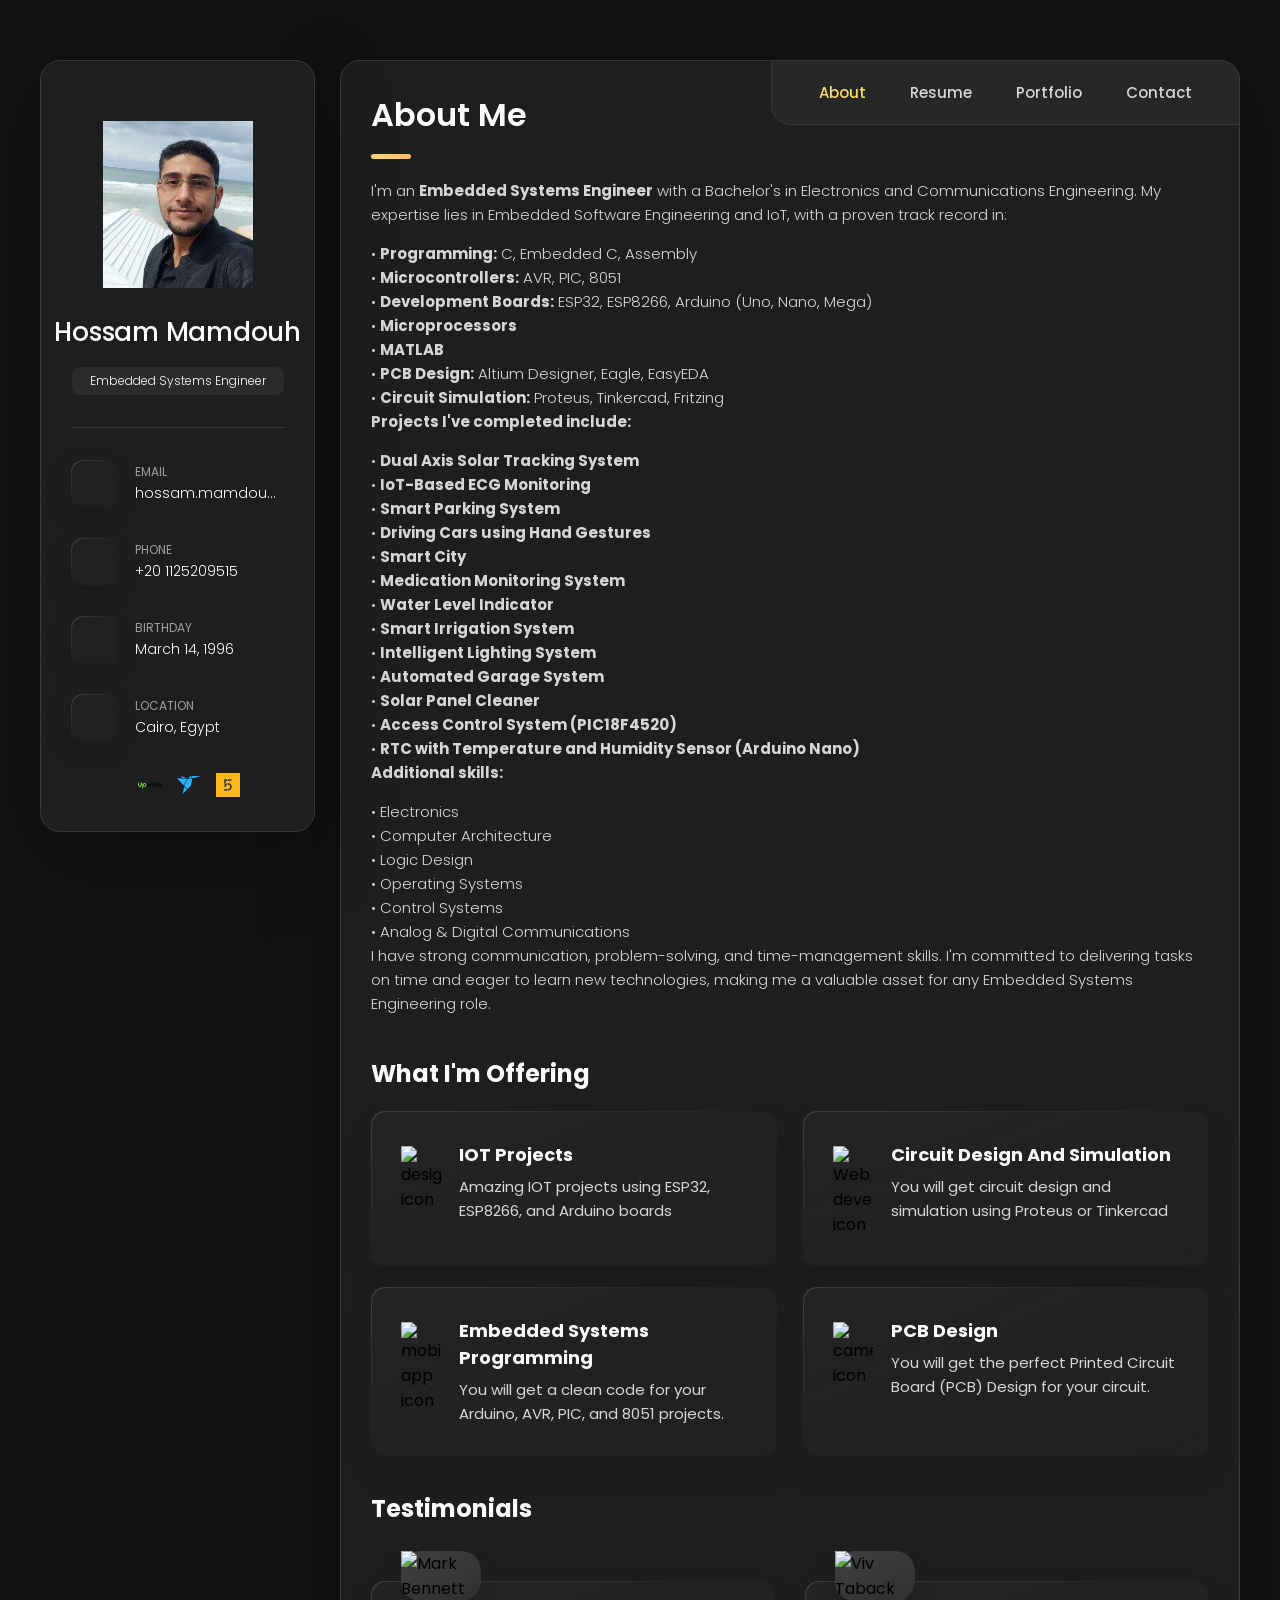
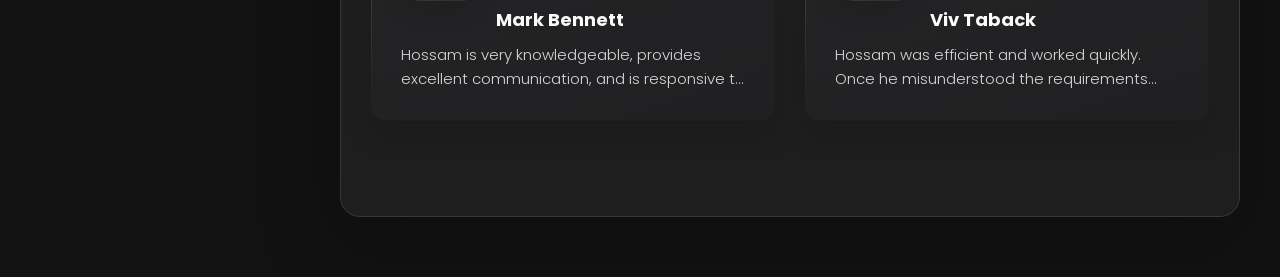
==== index.html @ 4ac88673 "Add new Embedded Systems Projects" ====
<!DOCTYPE html>
<html lang="en">

<head>
  <meta charset="UTF-8">
  <meta http-equiv="X-UA-Compatible" content="IE=edge">
  <meta name="viewport" content="width=device-width, initial-scale=1.0">
  <title>Hossam Mamdouh - Personal Portfolio</title>

  <!--
    - favicon
  -->
  <link rel="shortcut icon" href="./assets/images/logo.ico" type="image/x-icon">

  <!--
    - custom css link
  -->
  <link rel="stylesheet" href="./assets/css/style.css">

  <!--
    - google font link
  -->
  <link rel="preconnect" href="https://fonts.googleapis.com">
  <link rel="preconnect" href="https://fonts.gstatic.com" crossorigin>
  <link href="https://fonts.googleapis.com/css2?family=Poppins:wght@300;400;500;600&display=swap" rel="stylesheet">
</head>

<body>

  <!--
    - #MAIN
  -->

  <main>

    <!--
      - #SIDEBAR
    -->

    <aside class="sidebar" data-sidebar>

      <div class="sidebar-info">

        <figure class="avatar-box">
          <img src="./assets/images/my-photo.png" alt="Hossam Mamdouh" width="80">
        </figure>

        <div class="info-content">
          <h1 class="name" title="Hossam Mamdouh">Hossam Mamdouh</h1>

          <p class="title">Embedded Systems Engineer</p>
        </div>

        <button class="info_more-btn" data-sidebar-btn>
          <span>Show Contacts</span>

          <ion-icon name="chevron-down"></ion-icon>
        </button>

      </div>

      <div class="sidebar-info_more">

        <div class="separator"></div>

        <ul class="contacts-list">

          <li class="contact-item">

            <div class="icon-box">
              <ion-icon name="mail-outline"></ion-icon>
            </div>

            <div class="contact-info">
              <p class="contact-title">Email</p>

              <a href="mailto:hossam.mamdouh.amin96@gmail.com" class="contact-link">hossam.mamdouh.amin96@gmail.com</a>
            </div>

          </li>

          <li class="contact-item">

            <div class="icon-box">
              <ion-icon name="phone-portrait-outline"></ion-icon>
            </div>

            <div class="contact-info">
              <p class="contact-title">Phone</p>

              <a href="tel:+201125209515" class="contact-link">+20 1125209515</a>
            </div>

          </li>

          <li class="contact-item">

            <div class="icon-box">
              <ion-icon name="calendar-outline"></ion-icon>
            </div>

            <div class="contact-info">
              <p class="contact-title">Birthday</p>

              <time datetime="1996-03-14">March 14, 1996</time>
            </div>

          </li>

          <li class="contact-item">

            <div class="icon-box">
              <ion-icon name="location-outline"></ion-icon>
            </div>

            <div class="contact-info">
              <p class="contact-title">Location</p>

              <address>Cairo, Egypt</address>
            </div>

          </li>

        </ul>

        <div class="separator"></div>

        <ul class="social-list">

          <li class="social-item">
            <a href="https://www.linkedin.com/in/hossam-mamdouh/" class="social-link">
              <ion-icon name="logo-linkedin"></ion-icon>
            </a>
          </li>

          <li class="social-item">
            <a href="https://www.upwork.com/freelancers/~014bb97d4d3ca642b9" class="social-link">
              <!-- Upwork SVG icon -->
              <img src="./assets/images/upwork.svg" alt="Upwork" width="24" height="24">
            </a>
          </li>

          <li class="social-item">
            <a href="https://www.freelancer.com/u/HossamMamdouh96" class="social-link">
              <img src="./assets/images/freelancer.svg" alt="freelancer" width="24" height="24">
            </a>
          </li>

          <li class="social-item">
            <a href="https://khamsat.com/user/hossam_el_sayed" class="social-link">
              <img src="./assets/images/khamsat.svg" alt="khamsat" width="24" height="24">
            </a>
          </li>

        </ul>

      </div>

    </aside>





    <!--
      - #main-content
    -->

    <div class="main-content">

      <!--
        - #NAVBAR
      -->

      <nav class="navbar">

        <ul class="navbar-list">

          <li class="navbar-item">
            <button class="navbar-link  active" data-nav-link>About</button>
          </li>

          <li class="navbar-item">
            <button class="navbar-link" data-nav-link>Resume</button>
          </li>

          <li class="navbar-item">
            <button class="navbar-link" data-nav-link>Portfolio</button>
          </li>

          <li class="navbar-item">
            <button class="navbar-link" data-nav-link>Contact</button>
          </li>

        </ul>

      </nav>





      <!--
        - #ABOUT
      -->

      <article class="about  active" data-page="about">

        <header>
          <h2 class="h2 article-title">About me</h2>
        </header>

        <section class="about-text">
          <p>
            I'm an <strong>Embedded Systems Engineer</strong> with a Bachelor's in Electronics and Communications
            Engineering. My expertise lies in Embedded Software Engineering and IoT, with a proven track record in:
          </p>
          <ul>
            <li>• <strong>Programming:</strong> C, Embedded C, Assembly</li>
            <li>• <strong>Microcontrollers:</strong> AVR, PIC, 8051</li>
            <li>• <strong>Development Boards:</strong> ESP32, ESP8266, Arduino (Uno, Nano, Mega)</li>
            <li>• <strong>Microprocessors</strong></li>
            <li>• <strong>MATLAB</strong></li>
            <li>• <strong>PCB Design:</strong> Altium Designer, Eagle, EasyEDA</li>
            <li>• <strong>Circuit Simulation:</strong> Proteus, Tinkercad, Fritzing</li>
          </ul>
          <p>
            <strong>Projects I've completed include:</strong>
          </p>
          <ul>
            <li>• <strong>Dual Axis Solar Tracking System</strong></li>
            <li>• <strong>IoT-Based ECG Monitoring</strong> </li>
            <li>• <strong>Smart Parking System</strong></li>
            <li>• <strong>Driving Cars using Hand Gestures</strong></li>
            <li>• <strong>Smart City</strong></li>
            <li>• <strong>Medication Monitoring System</strong></li>
            <li>• <strong>Water Level Indicator</strong></li>
            <li>• <strong>Smart Irrigation System</strong></li>
            <li>• <strong>Intelligent Lighting System</strong></li>
            <li>• <strong>Automated Garage System</strong></li>
            <li>• <strong>Solar Panel Cleaner</strong></li>
            <li>• <strong>Access Control System (PIC18F4520)</strong></li>
            <li>• <strong>RTC with Temperature and Humidity Sensor (Arduino Nano)</strong></li>
          </ul>
          <p>
            <strong>Additional skills:</strong>
          </p>
          <ul>
            <li>• Electronics</li>
            <li>• Computer Architecture</li>
            <li>• Logic Design</li>
            <li>• Operating Systems</li>
            <li>• Control Systems</li>
            <li>• Analog & Digital Communications</li>
          </ul>
          <p>
            I have strong communication, problem-solving, and time-management skills. I'm committed to delivering tasks
            on time and eager to learn new technologies, making me a valuable asset for any Embedded Systems Engineering
            role.
          </p>
        </section>


        <!--
          - service
        -->

        <section class="service">

          <h3 class="h3 service-title">What i'm offering</h3>

          <ul class="service-list">

            <li class="service-item">

              <div class="service-icon-box">
                <img src="./assets/images/icon-design.svg
                " alt="design icon" width="40">
              </div>

              <div class="service-content-box">
                <h4 class="h4 service-item-title">IOT Projects</h4>

                <p class="service-item-text">
                  Amazing IOT projects using ESP32, ESP8266, and Arduino boards
                </p>
              </div>

            </li>

            <li class="service-item">

              <div class="service-icon-box">
                <img src="./assets/images/icon-dev.svg" alt="Web development icon" width="40">
              </div>

              <div class="service-content-box">
                <h4 class="h4 service-item-title">Circuit Design and Simulation</h4>

                <p class="service-item-text">
                  You will get circuit design and simulation using Proteus or Tinkercad
                </p>
              </div>

            </li>

            <li class="service-item">

              <div class="service-icon-box">
                <img src="./assets/images/icon-app.svg" alt="mobile app icon" width="40">
              </div>

              <div class="service-content-box">
                <h4 class="h4 service-item-title">Embedded Systems Programming</h4>

                <p class="service-item-text">
                  You will get a clean code for your Arduino, AVR, PIC, and 8051 projects.
                </p>
              </div>

            </li>

            <li class="service-item">

              <div class="service-icon-box">
                <img src="./assets/images/icon-photo.svg" alt="camera icon" width="40">
              </div>

              <div class="service-content-box">
                <h4 class="h4 service-item-title">PCB Design</h4>

                <p class="service-item-text">
                  You will get the perfect Printed Circuit Board (PCB) Design for your circuit.
                </p>
              </div>

            </li>

          </ul>

        </section>


        <!--
          - testimonials
        -->

        <section class="testimonials">

          <h3 class="h3 testimonials-title">Testimonials</h3>

          <ul class="testimonials-list has-scrollbar">

            <li class="testimonials-item">
              <div class="content-card" data-testimonials-item>

                <figure class="testimonials-avatar-box">
                  <img src="./assets/images/avatar-1.png" alt="Mark Bennett" width="60" data-testimonials-avatar>
                </figure>

                <h4 class="h4 testimonials-item-title" data-testimonials-title>Mark Bennett</h4>

                <div class="testimonials-text" data-testimonials-text>
                  <p>
                    Hossam is very knowledgeable, provides excellent communication, and is responsive to requests. I
                    highly recommend him.
                  </p>
                </div>

              </div>
            </li>

            <li class="testimonials-item">
              <div class="content-card" data-testimonials-item>

                <figure class="testimonials-avatar-box">
                  <img src="./assets/images/avatar-4.png" alt="Viv Taback" width="60" data-testimonials-avatar>
                </figure>

                <h4 class="h4 testimonials-item-title" data-testimonials-title>Viv Taback</h4>

                <div class="testimonials-text" data-testimonials-text>
                  <p>
                    Hossam was efficient and worked quickly. Once he misunderstood the requirements and once I clarified
                    with him, he promptly made the necessary changes. I especially liked the video with 3D model he sent
                    explaining the design in detail.
                  </p>
                </div>

              </div>
            </li>

            <li class="testimonials-item">
              <div class="content-card" data-testimonials-item>

                <figure class="testimonials-avatar-box">
                  <img src="./assets/images/avatar-1.png" alt="Ahmed A." width="60" data-testimonials-avatar>
                </figure>

                <h4 class="h4 testimonials-item-title" data-testimonials-title>Ahmed A.</h4>

                <div class="testimonials-text" data-testimonials-text>
                  <p>
                    Hossam was efficient, communicative, and worked quickly. He delivered a well-documented Arduino code
                    that works perfectly as expected. Great experience, I would love to work with him again. Highly
                    recommended.
                  </p>
                </div>

              </div>
            </li>

            <li class="testimonials-item">
              <div class="content-card" data-testimonials-item>

                <figure class="testimonials-avatar-box">
                  <img src="./assets/images/avatar-2.png" alt="Atheer S." width="60" data-testimonials-avatar>
                </figure>

                <h4 class="h4 testimonials-item-title" data-testimonials-title>Atheer S.</h4>

                <div class="testimonials-text" data-testimonials-text>
                  <p>
                    It was great work with him, he was really helpful.
                  </p>
                </div>

              </div>
            </li>

          </ul>

        </section>


        <!--
          - testimonials modal
        -->

        <div class="modal-container" data-modal-container>

          <div class="overlay" data-overlay></div>

          <section class="testimonials-modal">

            <button class="modal-close-btn" data-modal-close-btn>
              <ion-icon name="close-outline"></ion-icon>
            </button>

            <div class="modal-img-wrapper">
              <figure class="modal-avatar-box">
                <img src="./assets/images/avatar-1.png" alt="Mark Bennett" width="80" data-modal-img>
              </figure>

              <img src="./assets/images/icon-quote.svg" alt="quote icon">
            </div>

            <div class="modal-content">

              <h4 class="h3 modal-title" data-modal-title>Mark Bennett</h4>

              <time datetime="2023-06-21">21 June, 2023</time>

              <div data-modal-text>
                <p>
                  Hossam is very knowledgeable, provides excellent communication, and is responsive to requests. I
                  highly recommend him.
                </p>
              </div>

            </div>

          </section>

        </div>


        <!--
          - clients
        -->

      </article>

      <!--
        - #RESUME
      -->

      <article class="resume" data-page="resume">

        <header>
          <h2 class="h2 article-title">Resume</h2>
        </header>

        <section class="timeline">

          <div class="title-wrapper">
            <div class="icon-box">
              <ion-icon name="book-outline"></ion-icon>
            </div>

            <h3 class="h3">Education</h3>
          </div>

          <ol class="timeline-list">

            <li class="timeline-item">

              <h4 class="h4 timeline-item-title">Alexandria University, Egypt</h4>

              <span>2014 — 2019</span>

              <p class="timeline-text">
                Bachelor of Engineering (B.Eng.), Electronics and Communications Engineering.<br>
                <span class="text-secondary">Grade: Good</span>
              </p>

            </li>

          </ol>

        </section>

        <section class="timeline">

          <div class="title-wrapper">
            <div class="icon-box">
              <ion-icon name="book-outline"></ion-icon>
            </div>

            <h3 class="h3">Experience</h3>
          </div>

          <ol class="timeline-list">

            <li class="timeline-item">

              <h4 class="h4 timeline-item-title">Embedded Systems Engineer at Geneina</h4>

              <span>2024 — 2026</span>

              <p class="timeline-text">
                Leading the design, development, and optimization of cutting-edge embedded systems tailored for
                hydroponic automation.<br>
                Delivering reliable, scalable, and energy-efficient solutions for commercial, educational, and
                residential applications.<br>
                Responsibilities include hardware-software integration, real-time data acquisition, sensor
                calibration,
                and implementing control algorithms to ensure optimal system performance and sustainability.<br>
              </p>

            </li>

            <li class="timeline-item">

              <h4 class="h4 timeline-item-title">Freelancer Embedded Systems Engineer</h4>

              <span>2022 — Present</span>

              <p class="timeline-text">
                Freelancer Embedded Systems Engineer on Upwork, Freelancer.com, Khamsat.com, Mostaql, Kafil, and
                PeoplePerHour.<br>
                I have worked with numerous international companies and individuals from diverse countries
                worldwide.<br>

                I have developed many Embedded Solutions, such as:-
              </p>
              <p class="timeline-text">
                • <strong>Dual Axis Solar Tracking System</strong><br>
                • <strong>IoT-Based ECG Monitoring</strong><br>
                • <strong>Driving Cars Using Hand Gestures</strong><br>
                • <strong>Medication Monitoring System</strong><br>
                • <strong>Smart Alarm System" TFT</strong>
              </p>
            </li>

            <li class="timeline-item">

              <h4 class="h4 timeline-item-title">Electronics Maintenance Engineer at GIZA SPINNING AND WEAVING CO SAE
              </h4>

              <span>2022 — 2023</span>

              <p class="timeline-text">
                Led troubleshooting and maintenance efforts for various spinning and knitting machines, increasing the
                operational efficiency.<br>
                Implemented proactive maintenance schedules, reducing machine downtime.<br>
                Collaborated with a team of engineers to diagnose and resolve complex technical issues, ensuring
                minimal
                production delays.
              </p>

            </li>

          </ol>

        </section>

        <section class="skill">

          <h3 class="h3 skills-title">My skills</h3>

          <ul class="skills-list content-card">

            <li class="skills-item">

              <div class="title-wrapper">
                <h5 class="h5">Embedded Systems</h5>
                <data value="80">90%</data>
              </div>

              <div class="skill-progress-bg">
                <div class="skill-progress-fill" style="width: 90%;"></div>
              </div>

            </li>

            <li class="skills-item">

              <div class="title-wrapper">
                <h5 class="h5">Microcontrollers Programming</h5>
                <data value="90">90%</data>
              </div>

              <div class="skill-progress-bg">
                <div class="skill-progress-fill" style="width: 90%;"></div>
              </div>

            </li>

            <li class="skills-item">

              <div class="title-wrapper">
                <h5 class="h5">Printed Circuit Board (PCB) Design</h5>
                <data value="85">85%</data>
              </div>

              <div class="skill-progress-bg">
                <div class="skill-progress-fill" style="width: 85%;"></div>
              </div>

            </li>

            <li class="skills-item">

              <div class="title-wrapper">
                <h5 class="h5">Electronics</h5>
                <data value="90">90%</data>
              </div>

              <div class="skill-progress-bg">
                <div class="skill-progress-fill" style="width: 90%;"></div>
              </div>

            </li>

          </ul>

        </section>

      </article>





      <!--
        - #PORTFOLIO
      -->

      <article class="portfolio" data-page="portfolio">

        <header>
          <h2 class="h2 article-title">Portfolio</h2>
        </header>

        <section class="projects">


          <ul class="filter-list">

            <li class="filter-item">
              <button class="active" data-filter-btn>All</button>
            </li>

            <li class="filter-item">
              <button data-filter-btn>PCB Design Projects</button>
            </li>

            <li class="filter-item">
              <button data-filter-btn>Embedded Systems Projects</button>
            </li>
          </ul>

          <div class="filter-select-box">

            <button class="filter-select" data-select>

              <div class="select-value" data-selecct-value>Select category</div>

              <div class="select-icon">
                <ion-icon name="chevron-down"></ion-icon>
              </div>

            </button>

            <ul class="select-list">

              <li class="select-item">
                <button data-select-item>All</button>
              </li>

              <li class="select-item">
                <button data-select-item>PCB Design Projects</button>
              </li>

              <li class="select-item">
                <button data-select-item>Embedded Systems Projects</button>
              </li>

            </ul>

          </div>

          <ul class="project-list">

            <li class="project-item  active" data-filter-item data-category="PCB Design Projects">
              <a href="#">

                <figure class="project-img">
                  <div class="project-item-icon-box">
                    <ion-icon name="eye-outline"></ion-icon>
                  </div>

                  <img src="./assets/images/Project-1.png" alt="ESP32 USB stick with OLED and SD card" loading="lazy">
                </figure>

                <h3 class="project-title">ESP32 USB stick with OLED and SD card</h3>

                <p class="project-category">PCB Design Projects</p>

              </a>
            </li>

            <li class="project-item  active" data-filter-item data-category="PCB Design Projects">
              <a href="#">

                <figure class="project-img">
                  <div class="project-item-icon-box">
                    <ion-icon name="eye-outline"></ion-icon>
                  </div>

                  <img src="./assets/images/Project-2.png" alt="Advanced Audio Controller" loading="lazy">
                </figure>

                <h3 class="project-title">Advanced Audio Controller </h3>

                <p class="project-category">PCB Design Projects</p>

              </a>
            </li>

            <li class="project-item  active" data-filter-item data-category="PCB Design Projects">
              <a href="#">

                <figure class="project-img">
                  <div class="project-item-icon-box">
                    <ion-icon name="eye-outline"></ion-icon>
                  </div>

                  <img src="./assets/images/Project-3.jpg" alt="Audio Controller" loading="lazy">
                </figure>

                <h3 class="project-title">Audio Controller</h3>

                <p class="project-category">PCB Design Projects</p>

              </a>
            </li>

            <li class="project-item  active" data-filter-item data-category="PCB Design Projects">
              <a href="#">

                <figure class="project-img">
                  <div class="project-item-icon-box">
                    <ion-icon name="eye-outline"></ion-icon>
                  </div>

                  <img src="./assets/images/Project-4.png" alt="Energy Harvesting system" loading="lazy">
                </figure>

                <h3 class="project-title">Energy Harvesting system</h3>

                <p class="project-category">PCB Design Projects</p>

              </a>
            </li>
            
            <li class="project-item  active" data-filter-item data-category="PCB Design Projects">
              <a href="#">

                <figure class="project-img">
                  <div class="project-item-icon-box">
                    <ion-icon name="eye-outline"></ion-icon>
                  </div>

                  <img src="./assets/images/5V_to_12V_Voltage_Booster.png" alt="5V to 12V Voltage Booster" loading="lazy">
                </figure>

                <h3 class="project-title">5V to 12V Voltage Booster</h3>

                <p class="project-category">PCB Design Projects</p>

              </a>
            </li>

            <li class="project-item  active" data-filter-item data-category="PCB Design Projects">
              <a href="#">

                <figure class="project-img">
                  <div class="project-item-icon-box">
                    <ion-icon name="eye-outline"></ion-icon>
                  </div>

                  <img src="./assets/images/24VDC_to_5VDC_USB-C.png" alt="24VDC to 5VDC USB-C" loading="lazy">
                </figure>

                <h3 class="project-title">24VDC to 5VDC USB-C</h3>

                <p class="project-category">PCB Design Projects</p>

              </a>
            </li>

            <li class="project-item  active" data-filter-item data-category="PCB Design Projects">
              <a href="#">

                <figure class="project-img">
                  <div class="project-item-icon-box">
                    <ion-icon name="eye-outline"></ion-icon>
                  </div>

                  <img src="./assets/images/LiPo_Battery_Charger.png" alt="LiPo Battery Charger" loading="lazy">
                </figure>

                <h3 class="project-title">LiPo Battery Charger</h3>

                <p class="project-category">PCB Design Projects</p>

              </a>
            </li>

            <li class="project-item  active" data-filter-item data-category="PCB Design Projects">
              <a href="#">

                <figure class="project-img">
                  <div class="project-item-icon-box">
                    <ion-icon name="eye-outline"></ion-icon>
                  </div>

                  <img src="./assets/images/Stepper_Motor_Conveyor_Arm.png" alt="Stepper Motor Conveyor Arm" loading="lazy">
                </figure>

                <h3 class="project-title">Stepper Motor Conveyor Arm</h3>

                <p class="project-category">PCB Design Projects</p>

              </a>
            </li>
            
            <li class="project-item  active" data-filter-item data-category="PCB Design Projects">
              <a href="#">

                <figure class="project-img">
                  <div class="project-item-icon-box">
                    <ion-icon name="eye-outline"></ion-icon>
                  </div>

                  <img src="./assets/images/Terminal_Tedium.png" alt="Terminal Tedium" loading="lazy">
                </figure>

                <h3 class="project-title">Terminal Tedium</h3>

                <p class="project-category">PCB Design Projects</p>

              </a>
            </li>

            <li class="project-item  active" data-filter-item data-category="PCB Design Projects">
              <a href="#">

                <figure class="project-img">
                  <div class="project-item-icon-box">
                    <ion-icon name="eye-outline"></ion-icon>
                  </div>

                  <img src="./assets/images/DS3231_RTC_Module.png" alt="DS3231 RTC Module" loading="lazy">
                </figure>

                <h3 class="project-title">DS3231 RTC Module</h3>

                <p class="project-category">PCB Design Projects</p>

              </a>
            </li>

            <li class="project-item  active" data-filter-item data-category="PCB Design Projects">
              <a href="#">

                <figure class="project-img">
                  <div class="project-item-icon-box">
                    <ion-icon name="eye-outline"></ion-icon>
                  </div>

                  <img src="./assets/images/Arduino_Uno_with_ESP-12E.png" alt="Arduino Uno with ESP-12E" loading="lazy">
                </figure>

                <h3 class="project-title">Arduino Uno with ESP-12E</h3>

                <p class="project-category">PCB Design Projects</p>

              </a>
            </li>

            <li class="project-item  active" data-filter-item data-category="PCB Design Projects">
              <a href="#">

                <figure class="project-img">
                  <div class="project-item-icon-box">
                    <ion-icon name="eye-outline"></ion-icon>
                  </div>

                  <img src="./assets/images/MicroSD_Audio_Board.png" alt="MicroSD Audio Board" loading="lazy">
                </figure>

                <h3 class="project-title">MicroSD Audio Board</h3>

                <p class="project-category">PCB Design Projects</p>

              </a>
            </li>

            <li class="project-item  active" data-filter-item data-category="PCB Design Projects">
              <a href="#">

                <figure class="project-img">
                  <div class="project-item-icon-box">
                    <ion-icon name="eye-outline"></ion-icon>
                  </div>

                  <img src="./assets/images/ESP32_Temperature_Controller.png" alt="ESP32 Temperature Controller" loading="lazy">
                </figure>

                <h3 class="project-title">ESP32 Temperature Controller</h3>

                <p class="project-category">PCB Design Projects</p>

              </a>
            </li>
            
            <li class="project-item  active" data-filter-item data-category="Embedded Systems Projects">
              <a href="#">

                <figure class="project-img">
                  <div class="project-item-icon-box">
                    <ion-icon name="eye-outline"></ion-icon>
                  </div>

                  <img src="./assets/images/Project-5.png" alt="Medication Monitoring System" loading="lazy">
                </figure>

                <h3 class="project-title">Medication Monitoring System</h3>

                <p class="project-category">Embedded Systems Projects</p>

              </a>
            </li>

            <li class="project-item  active" data-filter-item data-category="Embedded Systems Projects">
              <a href="#">

                <figure class="project-img">
                  <div class="project-item-icon-box">
                    <ion-icon name="eye-outline"></ion-icon>
                  </div>

                  <img src="./assets/images/Project-6.png" alt="Dual Axis Solar Tracking System" loading="lazy">
                </figure>

                <h3 class="project-title">Dual Axis Solar Tracking System</h3>

                <p class="project-category">Embedded Systems Projects</p>

              </a>
            </li>

            <li class="project-item  active" data-filter-item data-category="Embedded Systems Projects">
              <a href="#">

                <figure class="project-img">
                  <div class="project-item-icon-box">
                    <ion-icon name="eye-outline"></ion-icon>
                  </div>

                  <img src="./assets/images/Project-7.png" alt="Driving Cars using Hand Gestures" loading="lazy">
                </figure>

                <h3 class="project-title">Driving Cars using Hand Gestures</h3>

                <p class="project-category">Embedded Systems Projects</p>

              </a>
            </li>

            <li class="project-item  active" data-filter-item data-category="Embedded Systems Projects">
              <a href="#">

                <figure class="project-img">
                  <div class="project-item-icon-box">
                    <ion-icon name="eye-outline"></ion-icon>
                  </div>

                  <img src="./assets/images/Project-8.png" alt="IoT-Based ECG Monitoring" loading="lazy">
                </figure>

                <h3 class="project-title">IoT-Based ECG Monitoring</h3>

                <p class="project-category">Embedded Systems Projects</p>

              </a>
            </li>

            <li class="project-item  active" data-filter-item data-category="Embedded Systems Projects">
              <a href="#">

                <figure class="project-img">
                  <div class="project-item-icon-box">
                    <ion-icon name="eye-outline"></ion-icon>
                  </div>

                  <img src="./assets/images/Project-9.png" alt="Solar Panel Cleaner" loading="lazy">
                </figure>

                <h3 class="project-title">Solar Panel Cleaner</h3>

                <p class="project-category">Embedded Systems Projects</p>

              </a>
            </li>

            <li class="project-item  active" data-filter-item data-category="Embedded Systems Projects">
              <a href="#">

                <figure class="project-img">
                  <div class="project-item-icon-box">
                    <ion-icon name="eye-outline"></ion-icon>
                  </div>

                  <img src="./assets/images/Automated_Garage_System.png" alt="Automated Garage System" loading="lazy">
                </figure>

                <h3 class="project-title">Automated Garage System</h3>

                <p class="project-category">Embedded Systems Projects</p>

              </a>
            </li>

            <li class="project-item  active" data-filter-item data-category="Embedded Systems Projects">
              <a href="#">

                <figure class="project-img">
                  <div class="project-item-icon-box">
                    <ion-icon name="eye-outline"></ion-icon>
                  </div>

                  <img src="./assets/images/Intelligent_Lighting_System.png" alt="Intelligent Lighting System" loading="lazy">
                </figure>

                <h3 class="project-title">Intelligent Lighting System</h3>

                <p class="project-category">Embedded Systems Projects</p>

              </a>
            </li>

            <li class="project-item  active" data-filter-item data-category="Embedded Systems Projects">
              <a href="#">

                <figure class="project-img">
                  <div class="project-item-icon-box">
                    <ion-icon name="eye-outline"></ion-icon>
                  </div>

                  <img src="./assets/images/Smart_Irrigation_System.png" alt="Smart Irrigation System" loading="lazy">
                </figure>

                <h3 class="project-title">Smart Irrigation System</h3>

                <p class="project-category">Embedded Systems Projects</p>

              </a>
            </li>

            <li class="project-item  active" data-filter-item data-category="Embedded Systems Projects">
              <a href="#">

                <figure class="project-img">
                  <div class="project-item-icon-box">
                    <ion-icon name="eye-outline"></ion-icon>
                  </div>

                  <img src="./assets/images/IoT-Based_Bidirectional_Visitors_Counter_System.png" alt="IoT-Based Bidirectional Visitors Counter System" loading="lazy">
                </figure>

                <h3 class="project-title">IoT-Based Bidirectional Visitors Counter System</h3>

                <p class="project-category">Embedded Systems Projects</p>

              </a>
            </li>

            <li class="project-item  active" data-filter-item data-category="Embedded Systems Projects">
              <a href="#">

                <figure class="project-img">
                  <div class="project-item-icon-box">
                    <ion-icon name="eye-outline"></ion-icon>
                  </div>

                  <img src="./assets/images/Project-10.png" alt="Smart Alarm System" loading="lazy">
                </figure>

                <h3 class="project-title">Smart Alarm System</h3>

                <p class="project-category">Embedded Systems Projects</p>

              </a>
            </li>

          </ul>

        </section>

      </article>

      <!--
        - #CONTACT
      -->

      <article class="contact" data-page="contact">

        <header>
          <h2 class="h2 article-title">Contact</h2>
        </header>

        <section class="mapbox" data-mapbox>
          <figure>
            <iframe
              src="https://www.google.com/maps/embed?pb=!1m18!1m12!1m3!1d221062.59576309056!2d31.11745095!3d30.0444196!2m3!1f0!2f0!3f0!3m2!1i1024!2i768!4f13.1!3m3!1m2!1s0x14583fa60b21beeb%3A0x79dfb296e8423bba!2sCairo%2C%20Cairo%20Governorate%2C%20Egypt!5e0!3m2!1sen!2seg!4v1698666600000!5m2!1sen!2seg"
              width="400" height="300" loading="lazy" allowfullscreen=""
              referrerpolicy="no-referrer-when-downgrade"></iframe>
          </figure>
        </section>

        <section class="contact-form">

          <h3 class="h3 form-title">Contact Form</h3>

          <form action="#" class="form" data-form>

            <div class="input-wrapper">
              <input type="text" name="fullname" class="form-input" placeholder="Full Name" required data-form-input>

              <input type="email" name="email" class="form-input" placeholder="Email Address" required data-form-input>
            </div>

            <textarea name="message" class="form-input" placeholder="Your Message" required data-form-input></textarea>

            <button class="form-btn" type="submit" disabled data-form-btn>
              <ion-icon name="paper-plane"></ion-icon>
              <span>Send Message</span>
            </button>

          </form>

        </section>

      </article>

    </div>

  </main>






  <!--
    - custom js link
  -->
  <script src="./assets/js/script.js"></script>

  <!--
    - ionicon link
  -->
  <script type="module" src="https://unpkg.com/ionicons@7.2.2/dist/ionicons/ionicons.esm.js"></script>
  <script nomodule src="https://unpkg.com/ionicons@7.2.2/dist/ionicons/ionicons.js"></script>

</body>

</html>
---- assets/css/style.css ----
/*-----------------------------------*\
  #style.css
\*-----------------------------------*/


/**
 * copyright 2022 @codewithsadee
 */





/*-----------------------------------*\
  #CUSTOM PROPERTY
\*-----------------------------------*/

:root {

  /**
   * colors
   */

  /* gradient */

  --bg-gradient-onyx: linear-gradient(
    to bottom right, 
    hsl(240, 1%, 25%) 3%, 
    hsl(0, 0%, 19%) 97%
  );
  --bg-gradient-jet: linear-gradient(
    to bottom right, 
    hsla(240, 1%, 18%, 0.251) 0%, 
    hsla(240, 2%, 11%, 0) 100%
  ), hsl(240, 2%, 13%);
  --bg-gradient-yellow-1: linear-gradient(
    to bottom right, 
    hsl(45, 100%, 71%) 0%, 
    hsla(36, 100%, 69%, 0) 50%
  );
  --bg-gradient-yellow-2: linear-gradient(
    135deg, 
    hsla(45, 100%, 71%, 0.251) 0%, 
    hsla(35, 100%, 68%, 0) 59.86%
  ), hsl(240, 2%, 13%);
  --border-gradient-onyx: linear-gradient(
    to bottom right, 
    hsl(0, 0%, 25%) 0%, 
    hsla(0, 0%, 25%, 0) 50%
  );
  --text-gradient-yellow: linear-gradient(
    to right, 
    hsl(45, 100%, 72%), 
    hsl(35, 100%, 68%)
  );

  /* solid */

  --jet: hsl(0, 0%, 22%);
  --onyx: hsl(240, 1%, 17%);
  --eerie-black-1: hsl(240, 2%, 13%);
  --eerie-black-2: hsl(240, 2%, 12%);
  --smoky-black: hsl(0, 0%, 7%);
  --white-1: hsl(0, 0%, 100%);
  --white-2: hsl(0, 0%, 98%);
  --orange-yellow-crayola: hsl(45, 100%, 72%);
  --vegas-gold: hsl(45, 54%, 58%);
  --light-gray: hsl(0, 0%, 84%);
  --light-gray-70: hsla(0, 0%, 84%, 0.7);
  --bittersweet-shimmer: hsl(0, 43%, 51%);

  /**
   * typography
   */

  /* font-family */
  --ff-poppins: 'Poppins', sans-serif;

  /* font-size */
  --fs-1: 24px;
  --fs-2: 18px;
  --fs-3: 17px;
  --fs-4: 16px;
  --fs-5: 15px;
  --fs-6: 14px;
  --fs-7: 13px;
  --fs-8: 11px;

  /* font-weight */
  --fw-300: 300;
  --fw-400: 400;
  --fw-500: 500;
  --fw-600: 600;

  /**
   * shadow
   */
  
  --shadow-1: -4px 8px 24px hsla(0, 0%, 0%, 0.25);
  --shadow-2: 0 16px 30px hsla(0, 0%, 0%, 0.25);
  --shadow-3: 0 16px 40px hsla(0, 0%, 0%, 0.25);
  --shadow-4: 0 25px 50px hsla(0, 0%, 0%, 0.15);
  --shadow-5: 0 24px 80px hsla(0, 0%, 0%, 0.25);

  /**
   * transition
   */

  --transition-1: 0.25s ease;
  --transition-2: 0.5s ease-in-out;

}





/*-----------------------------------*\
  #RESET
\*-----------------------------------*/

*, *::before, *::after {
  margin: 0;
  padding: 0;
  box-sizing: border-box;
}

a { text-decoration: none; }

li { list-style: none; }

img, ion-icon, a, button, time, span { display: block; }

button {
  font: inherit;
  background: none;
  border: none;
  text-align: left;
  cursor: pointer;
}

input, textarea {
  display: block;
  width: 100%;
  background: none;
  font: inherit;
}

::selection {
  background: var(--orange-yellow-crayola);
  color: var(--smoky-black);
}

:focus { outline-color: var(--orange-yellow-crayola); }

html { font-family: var(--ff-poppins); }

body { background: var(--smoky-black); }





/*-----------------------------------*\
  #REUSED STYLE
\*-----------------------------------*/

.sidebar,
article {
  background: var(--eerie-black-2);
  border: 1px solid var(--jet);
  border-radius: 20px;
  padding: 15px;
  box-shadow: var(--shadow-1);
  z-index: 1;
}

.separator {
  width: 100%;
  height: 1px;
  background: var(--jet);
  margin: 16px 0;
}

.icon-box {
  position: relative;
  background: var(--border-gradient-onyx);
  width: 30px;
  height: 30px;
  border-radius: 8px;
  display: flex;
  justify-content: center;
  align-items: center;
  font-size: 16px;
  color: var(--orange-yellow-crayola);
  box-shadow: var(--shadow-1);
  z-index: 1;
}

.icon-box::before {
  content: "";
  position: absolute;
  inset: 1px;
  background: var(--eerie-black-1);
  border-radius: inherit;
  z-index: -1;
}

.icon-box ion-icon { --ionicon-stroke-width: 35px; }

article { display: none; }

article.active {
  display: block;
  animation: fade 0.5s ease backwards;
}

@keyframes fade {
  0% { opacity: 0; }
  100% { opacity: 1; }
}

.h2,
.h3,
.h4,
.h5 {
  color: var(--white-2);
  text-transform: capitalize;
}

.h2 { font-size: var(--fs-1); }

.h3 { font-size: var(--fs-2); }

.h4 { font-size: var(--fs-4); }

.h5 {
  font-size: var(--fs-7);
  font-weight: var(--fw-500);
}

.article-title {
  position: relative;
  padding-bottom: 7px;
}

.article-title::after {
  content: "";
  position: absolute;
  bottom: 0;
  left: 0;
  width: 30px;
  height: 3px;
  background: var(--text-gradient-yellow);
  border-radius: 3px;
}

.has-scrollbar::-webkit-scrollbar {
  width: 5px; /* for vertical scrollbar */
  height: 5px; /* for horizontal scrollbar */
}

.has-scrollbar::-webkit-scrollbar-track {
  background: var(--onyx);
  border-radius: 5px;
}

.has-scrollbar::-webkit-scrollbar-thumb {
  background: var(--orange-yellow-crayola);
  border-radius: 5px;
}

.has-scrollbar::-webkit-scrollbar-button { width: 20px; }

.content-card {
  position: relative;
  background: var(--border-gradient-onyx);
  padding: 15px;
  padding-top: 45px;
  border-radius: 14px;
  box-shadow: var(--shadow-2);
  cursor: pointer;
  z-index: 1;
}

.content-card::before {
  content: "";
  position: absolute;
  inset: 1px;
  background: var(--bg-gradient-jet);
  border-radius: inherit;
  z-index: -1;
}





/*-----------------------------------*\
  #MAIN
\*-----------------------------------*/

main {
  margin: 15px 12px;
  margin-bottom: 75px;
  min-width: 259px;
}





/*-----------------------------------*\
  #SIDEBAR
\*-----------------------------------*/

.sidebar {
  margin-bottom: 15px;
  max-height: 112px;
  overflow: hidden;
  transition: var(--transition-2);
}

.sidebar.active { max-height: 405px; }

.sidebar-info {
  position: relative;
  display: flex;
  justify-content: flex-start;
  align-items: center;
  gap: 15px;
}

.avatar-box {
  background: var(--bg-gradient-onyx);
  border-radius: 20px;
}

.info-content .name {
  color: var(--white-2);
  font-size: var(--fs-3);
  font-weight: var(--fw-500);
  letter-spacing: -0.25px;
  margin-bottom: 10px;
}

.info-content .title {
  color: var(--white-1);
  background: var(--onyx);
  font-size: var(--fs-8);
  font-weight: var(--fw-300);
  width: max-content;
  padding: 3px 12px;
  border-radius: 8px;
}

.info_more-btn {
  position: absolute;
  top: -15px;
  right: -15px;
  border-radius: 0 15px;
  font-size: 13px;
  color: var(--orange-yellow-crayola);
  background: var(--border-gradient-onyx);
  padding: 10px;
  box-shadow: var(--shadow-2);
  transition: var(--transition-1);
  z-index: 1;
}

.info_more-btn::before {
  content: "";
  position: absolute;
  inset: 1px;
  border-radius: inherit;
  background: var(--bg-gradient-jet);
  transition: var(--transition-1);
  z-index: -1;
}

.info_more-btn:hover,
.info_more-btn:focus { background: var(--bg-gradient-yellow-1); }

.info_more-btn:hover::before,
.info_more-btn:focus::before { background: var(--bg-gradient-yellow-2); }

.info_more-btn span { display: none; }

.sidebar-info_more {
  opacity: 0;
  visibility: hidden;
  transition: var(--transition-2);
}

.sidebar.active .sidebar-info_more {
  opacity: 1;
  visibility: visible;
}

.contacts-list {
  display: grid;
  grid-template-columns: 1fr;
  gap: 16px;
}

.contact-item {
  min-width: 100%;
  display: flex;
  align-items: center;
  gap: 16px;
}

.contact-info {
  max-width: calc(100% - 46px);
  width: calc(100% - 46px);
}

.contact-title {
  color: var(--light-gray-70);
  font-size: var(--fs-8);
  text-transform: uppercase;
  margin-bottom: 2px;
}

.contact-info :is(.contact-link, time, address) {
  color: var(--white-2);
  font-size: var(--fs-7);
}

.contact-info address { font-style: normal; }

.social-list {
  display: flex;
  justify-content: flex-start;
  align-items: center;
  gap: 15px;
  padding-bottom: 4px;
  padding-left: 7px;
}

.social-item .social-link {
  color: var(--light-gray-70);
  font-size: 18px;
}


.social-item .social-link:hover { color: var(--light-gray); }





/*-----------------------------------*\
  #NAVBAR
\*-----------------------------------*/

.navbar {
  position: fixed;
  bottom: 0;
  left: 0;
  width: 100%;
  background: hsla(240, 1%, 17%, 0.75);
  backdrop-filter: blur(10px);
  border: 1px solid var(--jet);
  border-radius: 12px 12px 0 0;
  box-shadow: var(--shadow-2);
  z-index: 5;
}

.navbar-list {
  display: flex;
  flex-wrap: wrap;
  justify-content: center;
  align-items: center;
  padding: 0 10px;
}

.navbar-link {
  color: var(--light-gray);
  font-size: var(--fs-8);
  padding: 20px 7px;
  transition: color var(--transition-1);
}

.navbar-link:hover,
.navbar-link:focus { color: var(--light-gray-70); }

.navbar-link.active { color: var(--orange-yellow-crayola); }





/*-----------------------------------*\
  #ABOUT
\*-----------------------------------*/

.about .article-title { margin-bottom: 15px; }

.about-text {
  color: var(--light-gray);
  font-size: var(--fs-6);
  font-weight: var(--fw-300);
  line-height: 1.6;
}

.about-text p { margin-bottom: 15px; }



/**
 * #service 
 */

.service { margin-bottom: 35px; }

.service-title { margin-bottom: 20px; }

.service-list {
  display: grid;
  grid-template-columns: 1fr;
  gap: 20px;
}

.service-item {
  position: relative;
  background: var(--border-gradient-onyx);
  padding: 20px;
  border-radius: 14px;
  box-shadow: var(--shadow-2);
  z-index: 1;
}

.service-item::before {
  content: "";
  position: absolute;
  inset: 1px;
  background: var(--bg-gradient-jet);
  border-radius: inherit;
  z-index: -1;
}

.service-icon-box { margin-bottom: 10px; }

.service-icon-box img { margin: auto; }

.service-content-box { text-align: center; }

.service-item-title { margin-bottom: 7px; }

.service-item-text {
  color: var(--light-gray);
  font-size: var(--fs-6);
  font-weight: var(--fw-3);
  line-height: 1.6;
}


/**
 * #testimonials 
 */

.testimonials { margin-bottom: 30px; }

.testimonials-title { margin-bottom: 20px; }

.testimonials-list {
  display: flex;
  justify-content: flex-start;
  align-items: flex-start;
  gap: 15px;
  margin: 0 -15px;
  padding: 25px 15px;
  padding-bottom: 35px;
  overflow-x: auto;
  scroll-behavior: smooth;
  overscroll-behavior-inline: contain;
  scroll-snap-type: inline mandatory;
}

.testimonials-item {
  min-width: 100%;
  scroll-snap-align: center;
}

.testimonials-avatar-box {
  position: absolute;
  top: 0;
  left: 0;
  transform: translate(15px, -25px);
  background: var(--bg-gradient-onyx);
  border-radius: 14px;
  box-shadow: var(--shadow-1);
}

.testimonials-item-title { margin-bottom: 7px; }

.testimonials-text {
  color: var(--light-gray);
  font-size: var(--fs-6);
  font-weight: var(--fw-300);
  line-height: 1.6;
  display: -webkit-box;
  line-clamp: 4;
  -webkit-line-clamp: 4;
  -webkit-box-orient: vertical;
  overflow: hidden;
}


/**
 * #testimonials-modal
 */

.modal-container {
  position: fixed;
  top: 0;
  left: 0;
  width: 100%;
  height: 100%;
  display: flex;
  justify-content: center;
  align-items: center;
  overflow-y: auto;
  overscroll-behavior: contain;
  z-index: 20;
  pointer-events: none;
  visibility: hidden;
}

.modal-container::-webkit-scrollbar { display: none; }

.modal-container.active {
  pointer-events: all;
  visibility: visible;
}

.overlay {
  position: fixed;
  top: 0;
  left: 0;
  width: 100%;
  height: 100vh;
  background: hsl(0, 0%, 5%);
  opacity: 0;
  visibility: hidden;
  pointer-events: none;
  z-index: 1;
  transition: var(--transition-1);
}

.overlay.active {
  opacity: 0.8;
  visibility: visible;
  pointer-events: all;
}

.testimonials-modal {
  background: var(--eerie-black-2);
  position: relative;
  padding: 15px;
  margin: 15px 12px;
  border: 1px solid var(--jet);
  border-radius: 14px;
  box-shadow: var(--shadow-5);
  transform: scale(1.2);
  opacity: 0;
  transition: var(--transition-1);
  z-index: 2;
}

.modal-container.active .testimonials-modal {
  transform: scale(1);
  opacity: 1;
}

.modal-close-btn {
  position: absolute;
  top: 15px;
  right: 15px;
  background: var(--onyx);
  border-radius: 8px;
  width: 32px;
  height: 32px;
  display: flex;
  justify-content: center;
  align-items: center;
  color: var(--white-2);
  font-size: 18px;
  opacity: 0.7;
}

.modal-close-btn:hover,
.modal-close-btn:focus { opacity: 1; }

.modal-close-btn ion-icon { --ionicon-stroke-width: 50px; }

.modal-avatar-box {
  background: var(--bg-gradient-onyx);
  width: max-content;
  border-radius: 14px;
  margin-bottom: 15px;
  box-shadow: var(--shadow-2);
}

.modal-img-wrapper > img { display: none; }

.modal-title { margin-bottom: 4px; }

.modal-content time {
  font-size: var(--fs-6);
  color: var(--light-gray-70);
  font-weight: var(--fw-300);
  margin-bottom: 10px;
}

.modal-content p {
  color: var(--light-gray);
  font-size: var(--fs-6);
  font-weight: var(--fw-300);
  line-height: 1.6;
}


/**
 * #clients 
 */

.clients { margin-bottom: 15px; }

.clients-list {
  display: flex;
  justify-content: flex-start;
  align-items: flex-start;
  gap: 15px;
  margin: 0 -15px;
  padding: 25px;
  padding-bottom: 25px;
  overflow-x: auto;
  scroll-behavior: smooth;
  overscroll-behavior-inline: contain;
  scroll-snap-type: inline mandatory;
  scroll-padding-inline: 25px;
}

.clients-item {
  min-width: 50%;
  scroll-snap-align: start;
}

.clients-item img {
  width: 100%;
  filter: grayscale(1);
  transition: var(--transition-1);
}

.clients-item img:hover { filter: grayscale(0); }





/*-----------------------------------*\
  #RESUME
\*-----------------------------------*/

.article-title { margin-bottom: 30px; }


/**
 * education and experience 
 */

.timeline { margin-bottom: 30px; }

.timeline .title-wrapper {
  display: flex;
  align-items: center;
  gap: 15px;
  margin-bottom: 25px;
}

.timeline-list {
  font-size: var(--fs-6);
  margin-left: 45px;
}

.timeline-item { position: relative; }

.timeline-item:not(:last-child) { margin-bottom: 20px; }

.timeline-item-title {
  font-size: var(--fs-6);
  line-height: 1.3;
  margin-bottom: 7px;
}

.timeline-list span {
  color: var(--vegas-gold);
  font-weight: var(--fw-400);
  line-height: 1.6;
}

.timeline-item:not(:last-child)::before {
  content: "";
  position: absolute;
  top: -25px;
  left: -30px;
  width: 1px;
  height: calc(100% + 50px);
  background: var(--jet);
}

.timeline-item::after {
  content: "";
  position: absolute;
  top: 5px;
  left: -33px;
  height: 6px;
  width: 6px;
  background: var(--text-gradient-yellow);
  border-radius: 50%;
  box-shadow: 0 0 0 4px var(--jet);
}

.timeline-text {
  color: var(--light-gray);
  font-weight: var(--fw-300);
  line-height: 1.6;
}


/**
 * skills 
 */

.skills-title { margin-bottom: 20px; }

.skills-list { padding: 20px; }


.skills-item:not(:last-child) { margin-bottom: 15px; }

.skill .title-wrapper {
  display: flex;
  align-items: center;
  gap: 5px;
  margin-bottom: 8px;
}

.skill .title-wrapper data {
  color: var(--light-gray);
  font-size: var(--fs-7);
  font-weight: var(--fw-300);
}

.skill-progress-bg {
  background: var(--jet);
  width: 100%;
  height: 8px;
  border-radius: 10px;
}

.skill-progress-fill {
  background: var(--text-gradient-yellow);
  height: 100%;
  border-radius: inherit;
}





/*-----------------------------------*\
  #PORTFOLIO
\*-----------------------------------*/

.filter-list { display: none; }

.filter-select-box {
  position: relative;
  margin-bottom: 25px;
}

.filter-select {
  background: var(--eerie-black-2);
  color: var(--light-gray);
  display: flex;
  justify-content: space-between;
  align-items: center;
  width: 100%;
  padding: 12px 16px;
  border: 1px solid var(--jet);
  border-radius: 14px;
  font-size: var(--fs-6);
  font-weight: var(--fw-300);
}

.filter-select.active .select-icon { transform: rotate(0.5turn); }

.select-list {
  background: var(--eerie-black-2);
  position: absolute;
  top: calc(100% + 6px);
  width: 100%;
  padding: 6px;
  border: 1px solid var(--jet);
  border-radius: 14px;
  z-index: 2;
  opacity: 0;
  visibility: hidden;
  pointer-events: none;
  transition: 0.15s ease-in-out;
}

.filter-select.active + .select-list {
  opacity: 1;
  visibility: visible;
  pointer-events: all;
}

.select-item button {
  background: var(--eerie-black-2);
  color: var(--light-gray);
  font-size: var(--fs-6);
  font-weight: var(--fw-300);
  text-transform: capitalize;
  width: 100%;
  padding: 8px 10px;
  border-radius: 8px;
}

.select-item button:hover { --eerie-black-2: hsl(240, 2%, 20%); }

.project-list {
  display: grid;
  grid-template-columns: 1fr;
  gap: 30px;
  margin-bottom: 10px;
}

.project-item { display: none; }

.project-item.active {
  display: block;
  animation: scaleUp 0.25s ease forwards;
}

@keyframes scaleUp {
  0% { transform: scale(0.5); }
  100% { transform: scale(1); }
}

.project-item > a { width: 100%; }

.project-img {
  position: relative;
  width: 100%;
  height: 200px;
  border-radius: 16px;
  overflow: hidden;
  margin-bottom: 15px;
}

.project-img::before {
  content: "";
  position: absolute;
  top: 0;
  left: 0;
  width: 100%;
  height: 100%;
  background: transparent;
  z-index: 1;
  transition: var(--transition-1);
}

.project-item > a:hover .project-img::before { background: hsla(0, 0%, 0%, 0.5); }

.project-item-icon-box {
  --scale: 0.8;

  background: var(--jet);
  color: var(--orange-yellow-crayola);
  position: absolute;
  top: 50%;
  left: 50%;
  transform: translate(-50%, -50%) scale(var(--scale));
  font-size: 20px;
  padding: 18px;
  border-radius: 12px;
  opacity: 0;
  z-index: 1;
  transition: var(--transition-1);
}

.project-item > a:hover .project-item-icon-box {
  --scale: 1;
  opacity: 1;
}

.project-item-icon-box ion-icon { --ionicon-stroke-width: 50px; }

.project-img img {
  width: 100%;
  height: 100%;
  object-fit: cover;
  transition: var(--transition-1);
}

.project-item > a:hover img { transform: scale(1.1); }

.project-title,
.project-category { margin-left: 10px; }

.project-title {
  color: var(--white-2);
  font-size: var(--fs-5);
  font-weight: var(--fw-400);
  text-transform: capitalize;
  line-height: 1.3;
}

.project-category {
  color: var(--light-gray-70);
  font-size: var(--fs-6);
  font-weight: var(--fw-300);
}


/*-----------------------------------*\
  #CONTACT
\*-----------------------------------*/

.mapbox {
  position: relative;
  height: 250px;
  width: 100%;
  border-radius: 16px;
  margin-bottom: 30px;
  border: 1px solid var(--jet);
  overflow: hidden;
}

.mapbox figure { height: 100%; }

.mapbox iframe {
  width: 100%;
  height: 100%;
  border: none;
  filter: grayscale(1) invert(1);
}

.contact-form { margin-bottom: 10px; }

.form-title { margin-bottom: 20px; }

.input-wrapper {
  display: grid;
  grid-template-columns: 1fr;
  gap: 25px;
  margin-bottom: 25px;
}

.form-input {
  color: var(--white-2);
  font-size: var(--fs-6);
  font-weight: var(--fw-400);
  padding: 13px 20px;
  border: 1px solid var(--jet);
  border-radius: 14px;
  outline: none;
}

.form-input::placeholder { font-weight: var(--fw-500); }

.form-input:focus { border-color: var(--orange-yellow-crayola); }

textarea.form-input {
  min-height: 100px;
  height: 120px;
  max-height: 200px;
  resize: vertical;
  margin-bottom: 25px;
}

textarea.form-input::-webkit-resizer { display: none; }

.form-input:focus:invalid { border-color: var(--bittersweet-shimmer); }

.form-btn {
  position: relative;
  width: 100%;
  background: var(--border-gradient-onyx);
  color: var(--orange-yellow-crayola);
  display: flex;
  justify-content: center;
  align-items: center;
  gap: 10px;
  padding: 13px 20px;
  border-radius: 14px;
  font-size: var(--fs-6);
  text-transform: capitalize;
  box-shadow: var(--shadow-3);
  z-index: 1;
  transition: var(--transition-1);
}

.form-btn::before {
  content: "";
  position: absolute;
  inset: 1px;
  background: var(--bg-gradient-jet);
  border-radius: inherit;
  z-index: -1;
  transition: var(--transition-1);
}

.form-btn ion-icon { font-size: 16px; }

.form-btn:hover { background: var(--bg-gradient-yellow-1); }

.form-btn:hover::before { background: var(--bg-gradient-yellow-2); }

.form-btn:disabled {
  opacity: 0.7;
  cursor: not-allowed;
}

.form-btn:disabled:hover { background: var(--border-gradient-onyx); }

.form-btn:disabled:hover::before { background: var(--bg-gradient-jet); }





/*-----------------------------------*\
  #RESPONSIVE
\*-----------------------------------*/

/**
 * responsive larger than 450px screen
 */

@media (min-width: 450px) {

  /**
   * client
   */

  .clients-item { min-width: calc(33.33% - 10px); }



  /**
   * #PORTFOLIO, BLOG 
   */

  .project-img,
  .blog-banner-box { height: auto; }

}





/**
 * responsive larger than 580px screen
 */

@media (min-width: 580px) {

  /**
   * CUSTOM PROPERTY
   */

  :root {

    /**
     * typography
     */

    --fs-1: 32px;
    --fs-2: 24px;
    --fs-3: 26px;
    --fs-4: 18px;
    --fs-6: 15px;
    --fs-7: 15px;
    --fs-8: 12px;

  }



  /**
   * #REUSED STYLE
   */

  .sidebar, article {
    width: 520px;
    margin-inline: auto;
    padding: 30px;
  }

  .article-title {
    font-weight: var(--fw-600);
    padding-bottom: 15px;
  }

  .article-title::after {
    width: 40px;
    height: 5px;
  }

  .icon-box {
    width: 48px;
    height: 48px;
    border-radius: 12px;
    font-size: 18px;
  }



  /**
   * #MAIN
   */

  main {
    margin-top: 60px;
    margin-bottom: 100px;
  }



  /**
   * #SIDEBAR
   */

  .sidebar {
    max-height: 180px;
    margin-bottom: 30px;
  }

  .sidebar.active { max-height: 584px; }

  .sidebar-info { gap: 25px; }

  .avatar-box { border-radius: 30px; }

  .avatar-box img { width: 120px; }

  .info-content .name { margin-bottom: 15px; }

  .info-content .title { padding: 5px 18px; }

  .info_more-btn {
    top: -30px;
    right: -30px;
    padding: 10px 15px;
  }

  .info_more-btn span {
    display: block;
    font-size: var(--fs-8);
  }

  .info_more-btn ion-icon { display: none; }

  .separator { margin: 32px 0; }

  .contacts-list { gap: 20px; }

  .contact-info {
    max-width: calc(100% - 64px);
    width: calc(100% - 64px);
  }



  /**
   * #NAVBAR
   */

  .navbar { border-radius: 20px 20px 0 0; }

  .navbar-list { gap: 20px; }

  .navbar-link { --fs-8: 14px; }



  /**
   * #ABOUT
   */

  .about .article-title { margin-bottom: 20px; }

  .about-text { margin-bottom: 40px; }

  /* service */

  .service-item {
    display: flex;
    justify-content: flex-start;
    align-items: flex-start;
    gap: 18px;
    padding: 30px;
  }

  .service-icon-box {
    margin-bottom: 0;
    margin-top: 5px;
  }

  .service-content-box { text-align: left; }

  /* testimonials */

  .testimonials-title { margin-bottom: 25px; }

  .testimonials-list {
    gap: 30px;
    margin: 0 -30px;
    padding: 30px;
    padding-bottom: 35px;
  }

  .content-card {
    padding: 30px;
    padding-top: 25px;
  }

  .testimonials-avatar-box {
    transform: translate(30px, -30px);
    border-radius: 20px;
  }

  .testimonials-avatar-box img { width: 80px; }

  .testimonials-item-title {
    margin-bottom: 10px;
    margin-left: 95px;
  }

  .testimonials-text {
    line-clamp: 2;
    -webkit-line-clamp: 2;
  }

  /* testimonials modal */

  .modal-container { padding: 20px; }

  .testimonials-modal {
    display: flex;
    justify-content: flex-start;
    align-items: stretch;
    gap: 25px;
    padding: 30px;
    border-radius: 20px;
  }

  .modal-img-wrapper {
    display: flex;
    flex-direction: column;
    align-items: center;
  }

  .modal-avatar-box {
    border-radius: 18px;
    margin-bottom: 0;
  }

  .modal-avatar-box img { width: 65px; }

  .modal-img-wrapper > img {
    display: block;
    flex-grow: 1;
    width: 35px;
  }

  /* clients */

  .clients-list {
    gap: 50px;
    margin: 0 -30px;
    padding: 45px;
    scroll-padding-inline: 45px;
  }

  .clients-item { min-width: calc(33.33% - 35px); }



  /**
   * #RESUME
   */

  .timeline-list { margin-left: 65px; }

  .timeline-item:not(:last-child)::before { left: -40px; }

  .timeline-item::after {
    height: 8px;
    width: 8px;
    left: -43px;
  }

  .skills-item:not(:last-child) { margin-bottom: 25px; }



  /**
   * #PORTFOLIO, BLOG
   */

  .project-img, .blog-banner-box { border-radius: 16px; }

  .blog-posts-list { gap: 30px; }

  .blog-content { padding: 25px; }



  /**
   * #CONTACT
   */

  .mapbox {
    height: 380px;
    border-radius: 18px;
  }

  .input-wrapper {
    gap: 30px;
    margin-bottom: 30px;
  }

  .form-input { padding: 15px 20px; }

  textarea.form-input { margin-bottom: 30px; }

  .form-btn {
    --fs-6: 16px;
    padding: 16px 20px;
  }

  .form-btn ion-icon { font-size: 18px; }

}





/**
 * responsive larger than 768px screen
 */

@media (min-width: 768px) {

  /**
   * REUSED STYLE
   */

  .sidebar, article { width: 700px; }

  .has-scrollbar::-webkit-scrollbar-button { width: 100px; }



  /**
   * SIDEBAR
   */

  .contacts-list {
    grid-template-columns: 1fr 1fr;
    gap: 30px 15px;
  }



  /**
   * NAVBAR
   */

  .navbar-link { --fs-8: 15px; }



  /**
   * ABOUT
   */

  /* testimonials modal */

  .testimonials-modal {
    gap: 35px;
    max-width: 680px;
  }

  .modal-avatar-box img { width: 80px; }



  /**
   * PORTFOLIO
   */

  .article-title { padding-bottom: 20px; }

  .filter-select-box { display: none; }

  .filter-list {
    display: flex;
    justify-content: flex-start;
    align-items: center;
    gap: 25px;
    padding-left: 5px;
    margin-bottom: 30px;
  }

  .filter-item button {
    color: var(--light-gray);
    font-size: var(--fs-5);
    transition: var(--transition-1);
  }

  .filter-item button:hover { color: var(--light-gray-70); }

  .filter-item button.active { color: var(--orange-yellow-crayola); }

  /* portfolio and blog grid */

  .project-list, .blog-posts-list { grid-template-columns: 1fr 1fr; }



  /**
   * CONTACT
   */

  .input-wrapper { grid-template-columns: 1fr 1fr; }

  .form-btn {
    width: max-content;
    margin-left: auto;
  }
  
}





/**
 * responsive larger than 1024px screen
 */

@media (min-width: 1024px) {

  /**
   * CUSTOM PROPERTY
   */

  :root {

    /**
    * shadow
    */

    --shadow-1: -4px 8px 24px hsla(0, 0%, 0%, 0.125);
    --shadow-2: 0 16px 30px hsla(0, 0%, 0%, 0.125);
    --shadow-3: 0 16px 40px hsla(0, 0%, 0%, 0.125);

  }



  /**
   * REUSED STYLE
   */

  .sidebar, article {
    width: 950px;
    box-shadow: var(--shadow-5);
  }



  /**
   * MAIN 
   */

  main { margin-bottom: 60px; }

  .main-content {
    position: relative;
    width: max-content;
    margin: auto;
  }



  /**
   * NAVBAR
   */

  .navbar {
    position: absolute;
    bottom: auto;
    top: 0;
    left: auto;
    right: 0;
    width: max-content;
    border-radius: 0 20px;
    padding: 0 20px;
    box-shadow: none;
  }

  .navbar-list {
    gap: 30px;
    padding: 0 20px;
  }

  .navbar-link { font-weight: var(--fw-500); }



  /**
   * ABOUT
   */

  /* service */

  .service-list {
    grid-template-columns: 1fr 1fr;
    gap: 20px 25px;
  }

  /* testimonials */

  .testimonials-item { min-width: calc(50% - 15px); }

  /* clients */

  .clients-item { min-width: calc(25% - 38px); }



  /**
   * PORTFOLIO
   */

  .project-list { grid-template-columns: repeat(3, 1fr); }



  /**
   * BLOG
   */

  .blog-banner-box { height: 230px; }

}





/**
 * responsive larger than 1250px screen
 */

@media (min-width: 1250px) {

  /**
   * RESET
   */

  body::-webkit-scrollbar { width: 20px; }

  body::-webkit-scrollbar-track { background: var(--smoky-black); }

  body::-webkit-scrollbar-thumb {
    border: 5px solid var(--smoky-black);
    background: hsla(0, 0%, 100%, 0.1);
    border-radius: 20px;
    box-shadow: inset 1px 1px 0 hsla(0, 0%, 100%, 0.11),
                inset -1px -1px 0 hsla(0, 0%, 100%, 0.11);
  }

  body::-webkit-scrollbar-thumb:hover { background: hsla(0, 0%, 100%, 0.15); }

  body::-webkit-scrollbar-button { height: 60px; }



  /**
   * REUSED STYLE
   */

  .sidebar, article { width: auto; }

  article { min-height: 100%; }



  /**
   * MAIN
   */

  main {
    max-width: 1200px;
    margin-inline: auto;
    display: flex;
    justify-content: center;
    align-items: stretch;
    gap: 25px;
  }

  .main-content {
    min-width: 75%;
    width: 75%;
    margin: 0;
  }



  /**
   * SIDEBAR
   */

  .sidebar {
    position: sticky;
    top: 60px;
    max-height: max-content;
    height: 100%;
    margin-bottom: 0;
    padding-top: 60px;
    z-index: 1;
  }

  .sidebar-info { flex-direction: column; }

  .avatar-box img { width: 150px; }

  .info-content .name {
    white-space: nowrap;
    text-align: center;
  }

  .info-content .title { margin: auto; }

  .info_more-btn { display: none; }

  .sidebar-info_more {
    opacity: 1;
    visibility: visible;
  }

  .contacts-list { grid-template-columns: 1fr; }

  .contact-info :is(.contact-link) {
    white-space: nowrap;
    overflow: hidden;
    text-overflow: ellipsis;
  }

  .contact-info :is(.contact-link, time, address) {
    --fs-7: 14px;
    font-weight: var(--fw-300);
  }

  .separator:last-of-type {
    margin: 15px 0;
    opacity: 0;
  }

  .social-list { justify-content: center; }



  /**
	 * RESUME
	 */

  .timeline-text { max-width: 700px; }

}
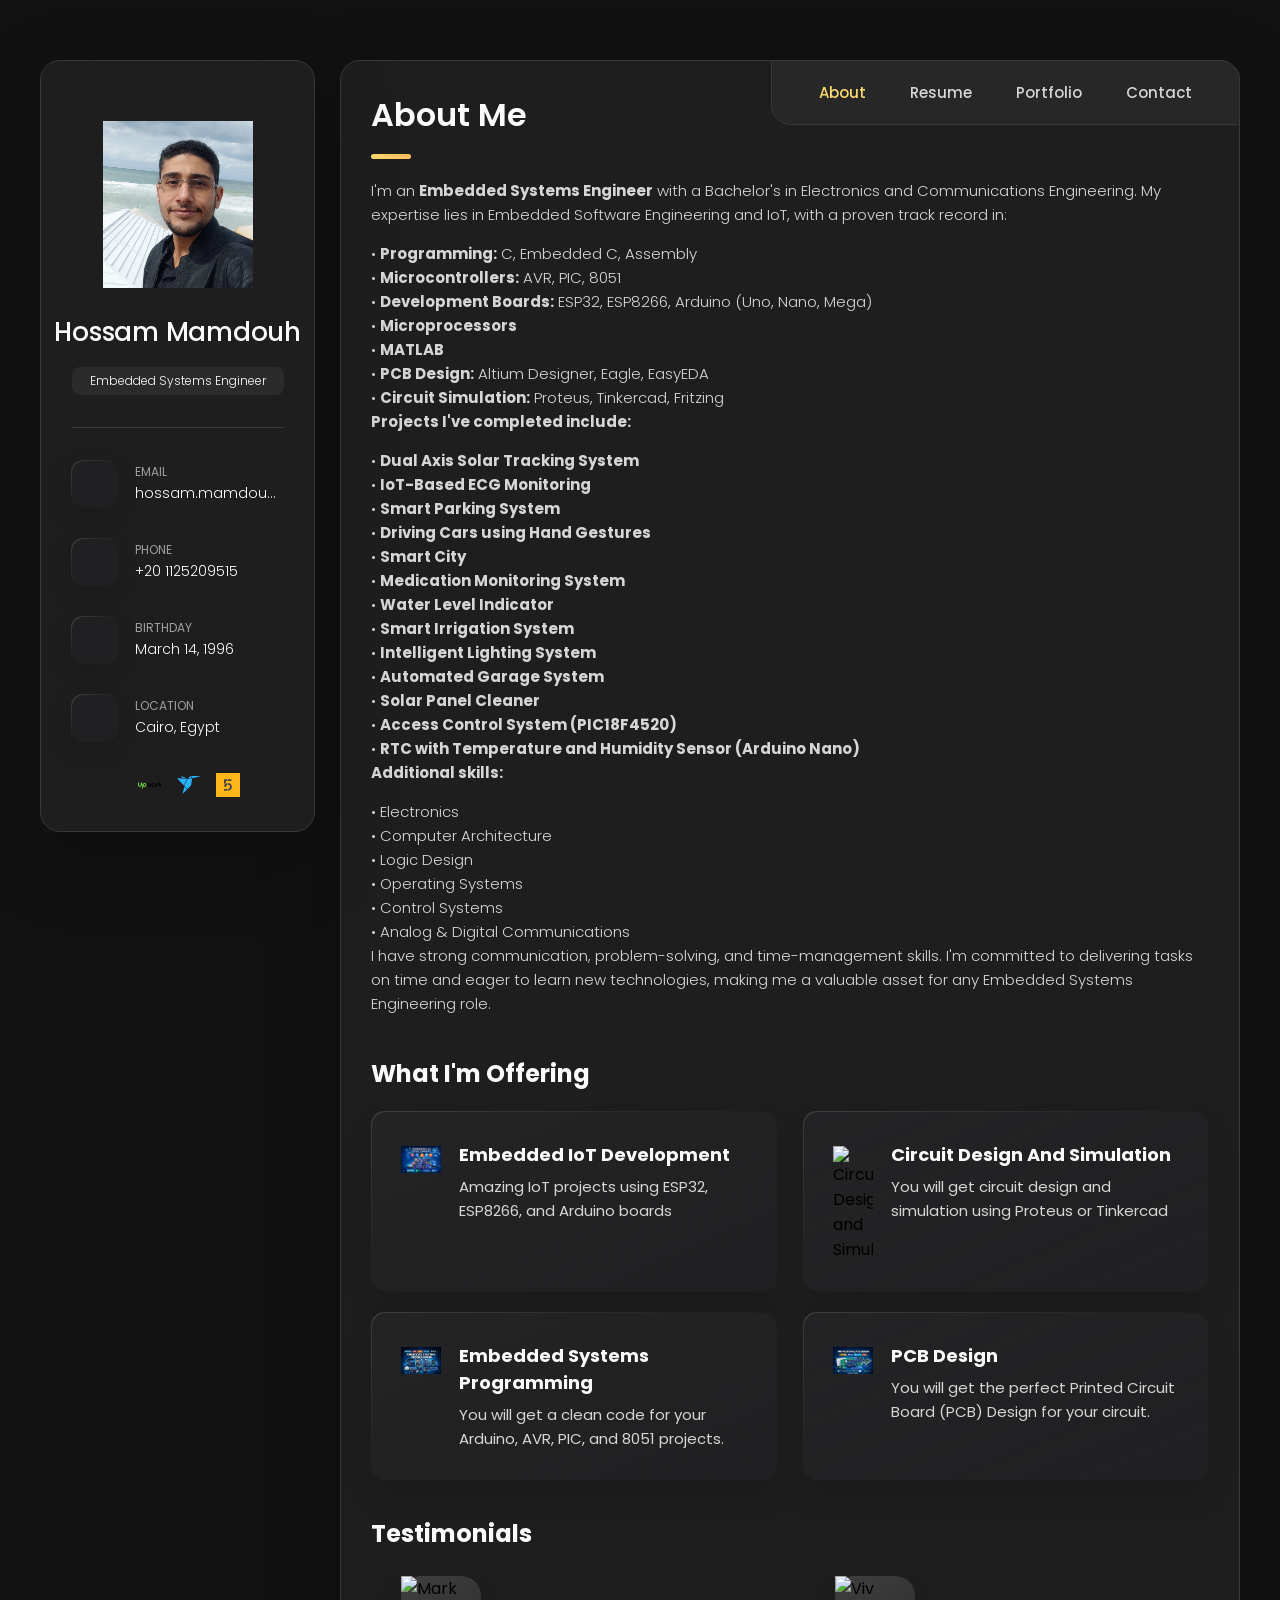
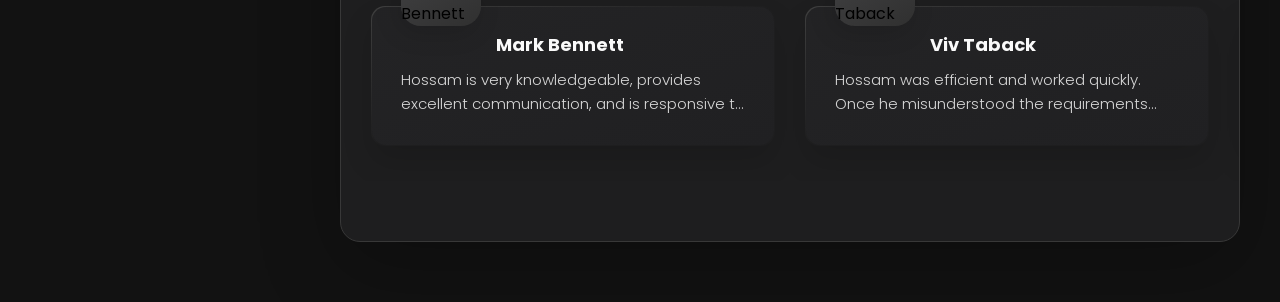
==== commit 89fb594e: "Update service section with new images and titles for Embedded Systems projects" ====
--- a/index.html
+++ b/index.html
@@ -274,15 +274,14 @@
             <li class="service-item">
 
               <div class="service-icon-box">
-                <img src="./assets/images/icon-design.svg
-                " alt="design icon" width="40">
+                <img src="./assets/images/Embedded_IoT_Development.png" alt="Embedded IoT Development" width="40">
               </div>
 
               <div class="service-content-box">
-                <h4 class="h4 service-item-title">IOT Projects</h4>
+                <h4 class="h4 service-item-title">Embedded IoT Development</h4>
 
                 <p class="service-item-text">
-                  Amazing IOT projects using ESP32, ESP8266, and Arduino boards
+                  Amazing IoT projects using ESP32, ESP8266, and Arduino boards
                 </p>
               </div>
 
@@ -291,7 +290,7 @@
             <li class="service-item">
 
               <div class="service-icon-box">
-                <img src="./assets/images/icon-dev.svg" alt="Web development icon" width="40">
+                <img src="./assets/images/icon-dev.svg" alt="Circuit Design and Simulation" width="40">
               </div>
 
               <div class="service-content-box">
@@ -307,7 +306,7 @@
             <li class="service-item">
 
               <div class="service-icon-box">
-                <img src="./assets/images/icon-app.svg" alt="mobile app icon" width="40">
+                <img src="./assets/images/Embedded_Systems_Programming.png" alt="Embedded Systems Programming" width="40">
               </div>
 
               <div class="service-content-box">
@@ -323,7 +322,7 @@
             <li class="service-item">
 
               <div class="service-icon-box">
-                <img src="./assets/images/icon-photo.svg" alt="camera icon" width="40">
+                <img src="./assets/images/PCB_Design.png" alt="PCB Design" width="40">
               </div>
 
               <div class="service-content-box">
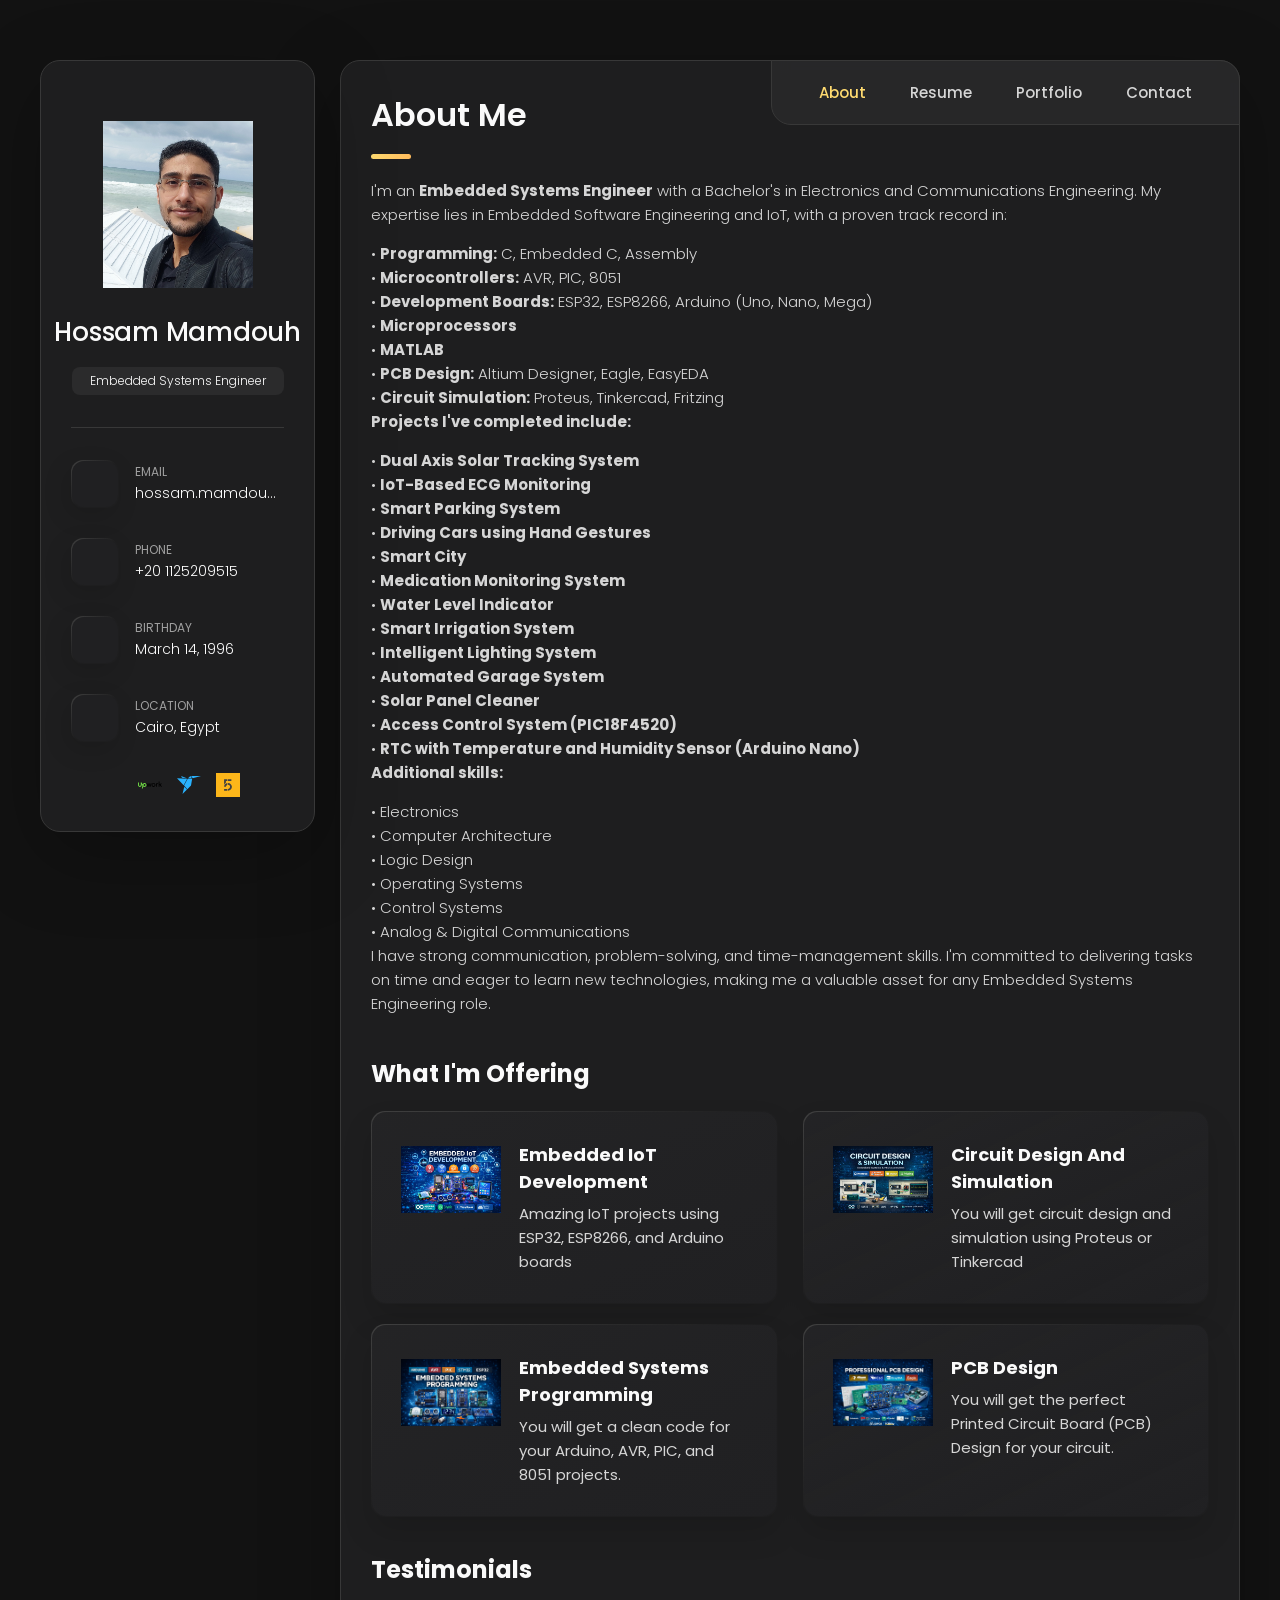
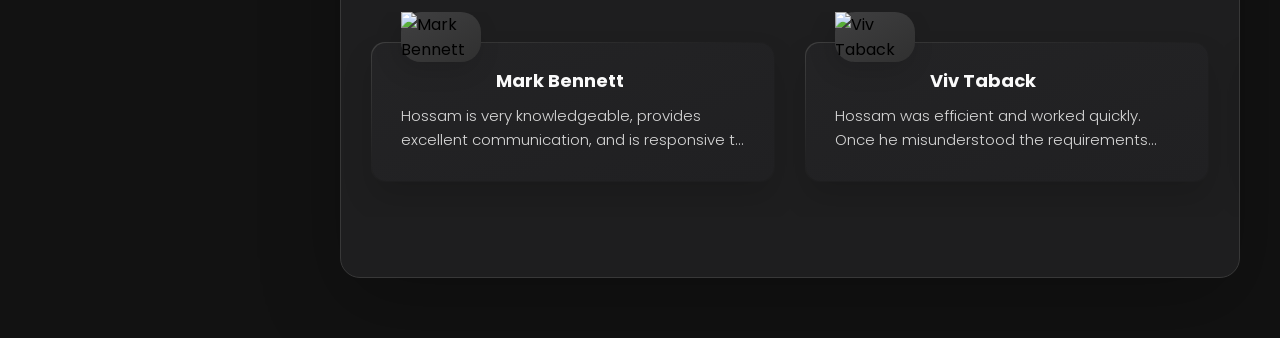
==== commit 56e4d884: "Increase icon image sizes for service items in the portfolio section" ====
--- a/index.html
+++ b/index.html
@@ -274,7 +274,7 @@
             <li class="service-item">
 
               <div class="service-icon-box">
-                <img src="./assets/images/Embedded_IoT_Development.png" alt="Embedded IoT Development" width="40">
+                <img src="./assets/images/Embedded_IoT_Development.png" alt="Embedded IoT Development" width="100">
               </div>
 
               <div class="service-content-box">
@@ -290,7 +290,7 @@
             <li class="service-item">
 
               <div class="service-icon-box">
-                <img src="./assets/images/icon-dev.svg" alt="Circuit Design and Simulation" width="40">
+                <img src="./assets/images/Circuit_Design_and_Simulation.png" alt="Circuit Design and Simulation" width="100">
               </div>
 
               <div class="service-content-box">
@@ -306,7 +306,7 @@
             <li class="service-item">
 
               <div class="service-icon-box">
-                <img src="./assets/images/Embedded_Systems_Programming.png" alt="Embedded Systems Programming" width="40">
+                <img src="./assets/images/Embedded_Systems_Programming.png" alt="Embedded Systems Programming" width="100">
               </div>
 
               <div class="service-content-box">
@@ -322,7 +322,7 @@
             <li class="service-item">
 
               <div class="service-icon-box">
-                <img src="./assets/images/PCB_Design.png" alt="PCB Design" width="40">
+                <img src="./assets/images/PCB_Design.png" alt="PCB Design" width="100">
               </div>
 
               <div class="service-content-box">
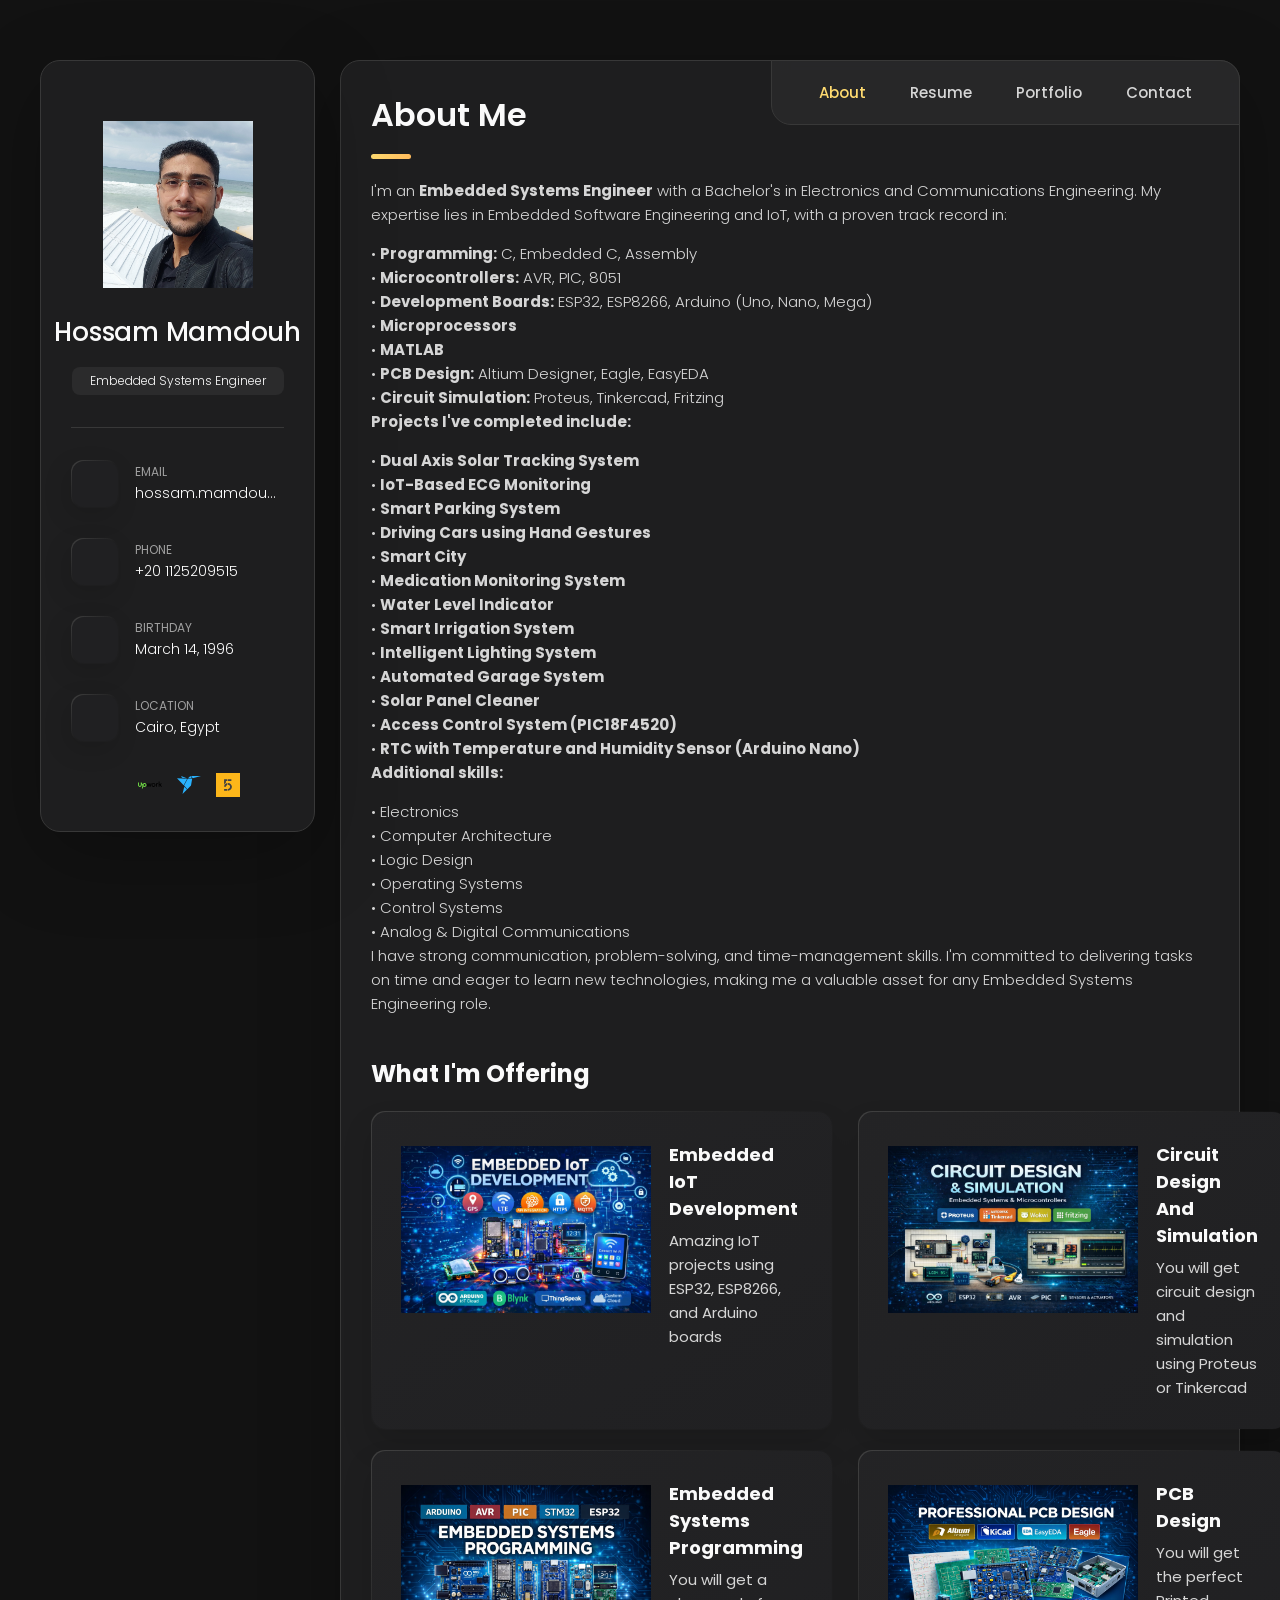
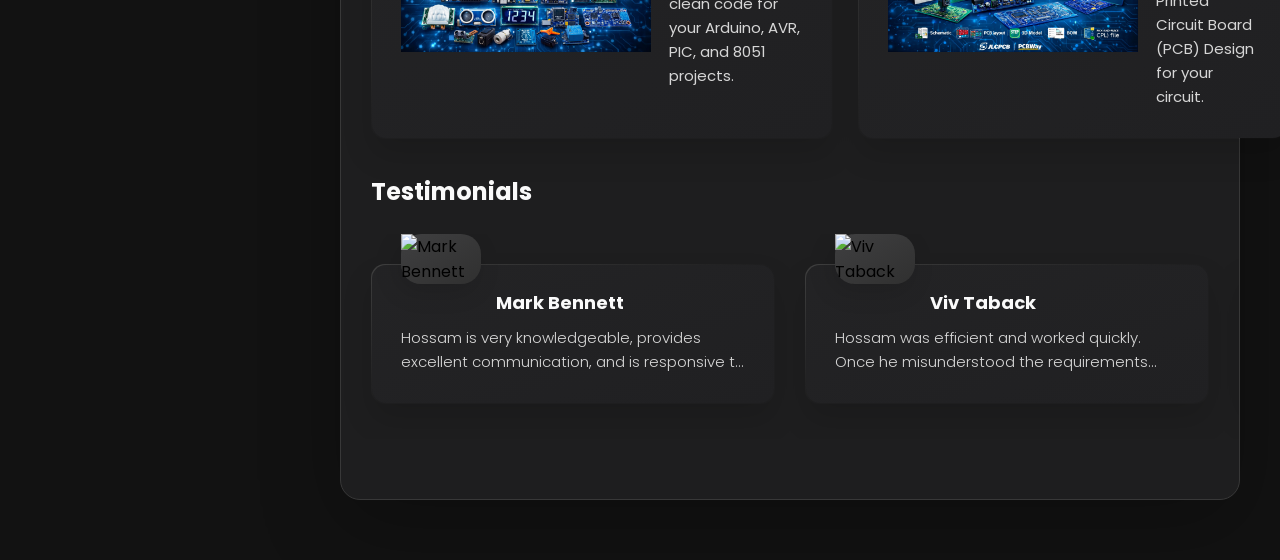
==== commit 7af0b2f6: "Increase icon image sizes for service items" ====
--- a/index.html
+++ b/index.html
@@ -274,7 +274,7 @@
             <li class="service-item">
 
               <div class="service-icon-box">
-                <img src="./assets/images/Embedded_IoT_Development.png" alt="Embedded IoT Development" width="100">
+                <img src="./assets/images/Embedded_IoT_Development.png" alt="Embedded IoT Development" width="250">
               </div>
 
               <div class="service-content-box">
@@ -290,7 +290,7 @@
             <li class="service-item">
 
               <div class="service-icon-box">
-                <img src="./assets/images/Circuit_Design_and_Simulation.png" alt="Circuit Design and Simulation" width="100">
+                <img src="./assets/images/Circuit_Design_and_Simulation.png" alt="Circuit Design and Simulation" width="250">
               </div>
 
               <div class="service-content-box">
@@ -306,7 +306,7 @@
             <li class="service-item">
 
               <div class="service-icon-box">
-                <img src="./assets/images/Embedded_Systems_Programming.png" alt="Embedded Systems Programming" width="100">
+                <img src="./assets/images/Embedded_Systems_Programming.png" alt="Embedded Systems Programming" width="250">
               </div>
 
               <div class="service-content-box">
@@ -322,7 +322,7 @@
             <li class="service-item">
 
               <div class="service-icon-box">
-                <img src="./assets/images/PCB_Design.png" alt="PCB Design" width="100">
+                <img src="./assets/images/PCB_Design.png" alt="PCB Design" width="250">
               </div>
 
               <div class="service-content-box">
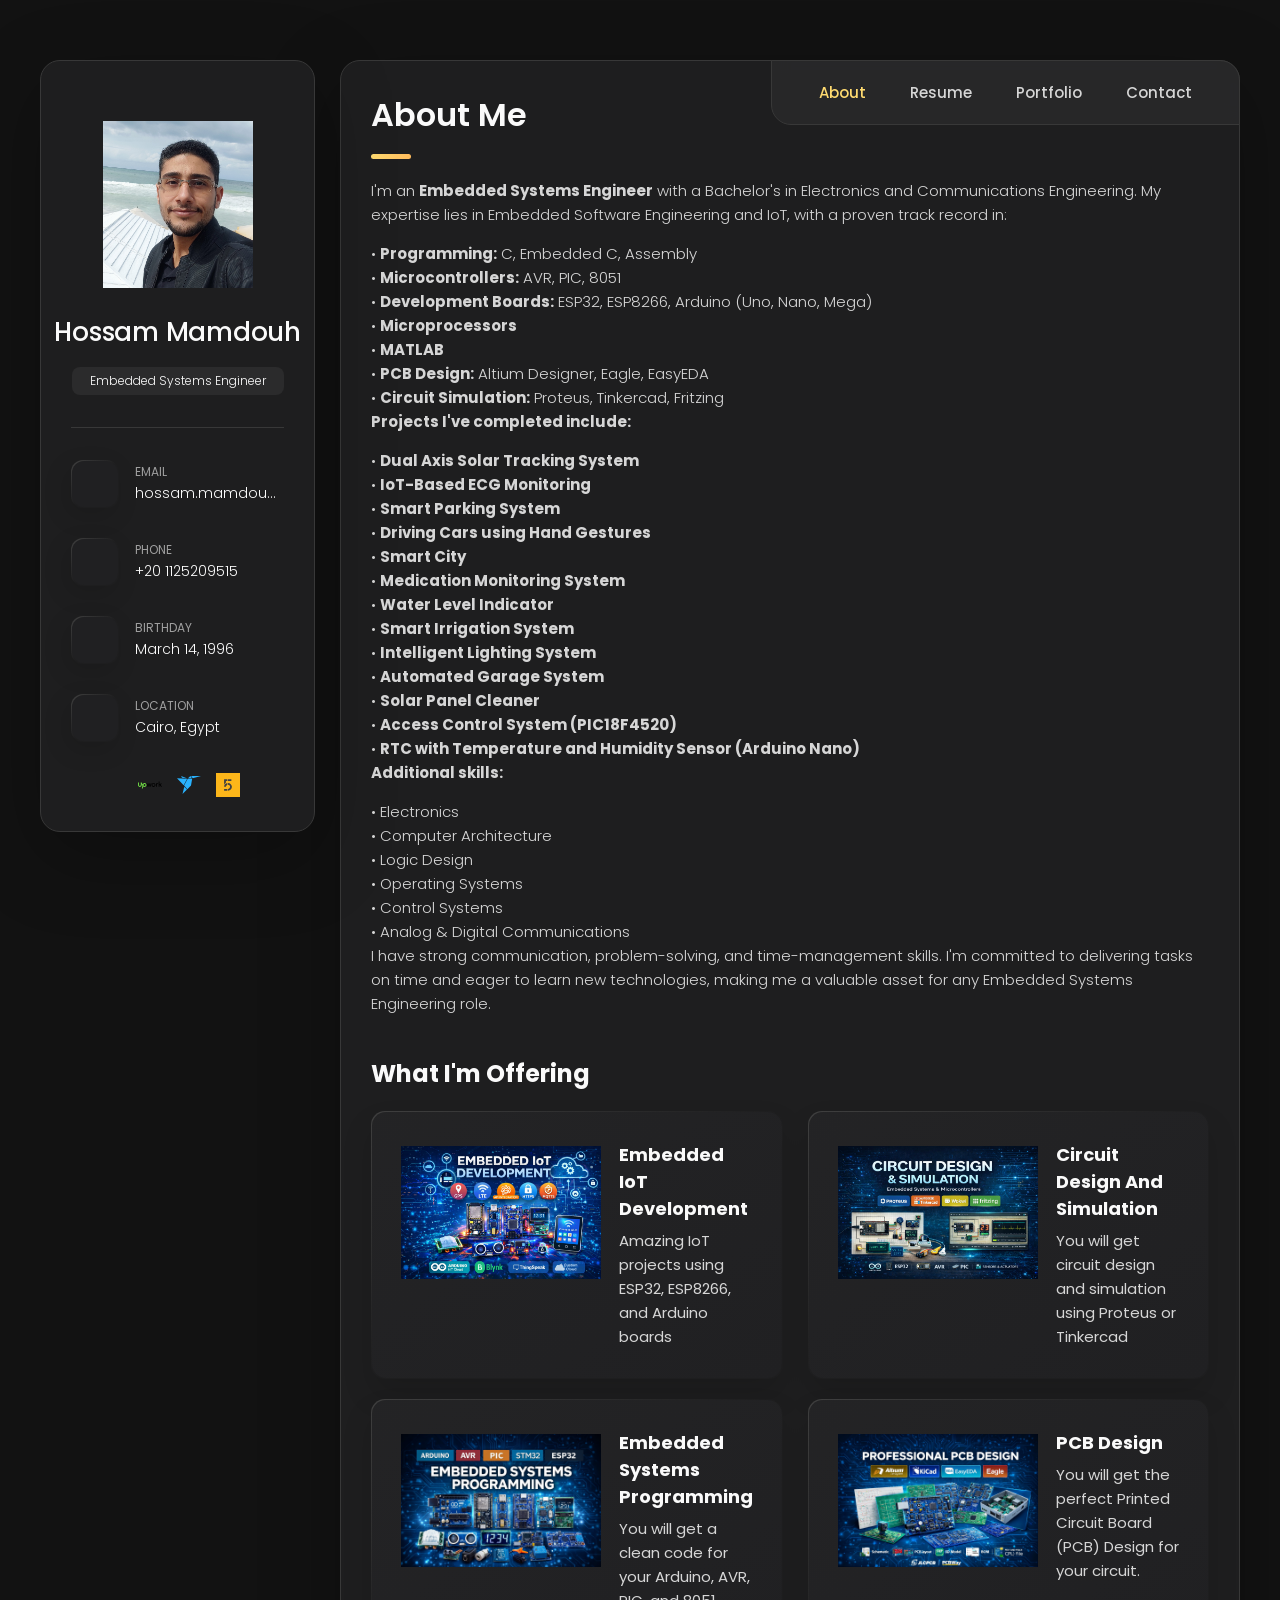
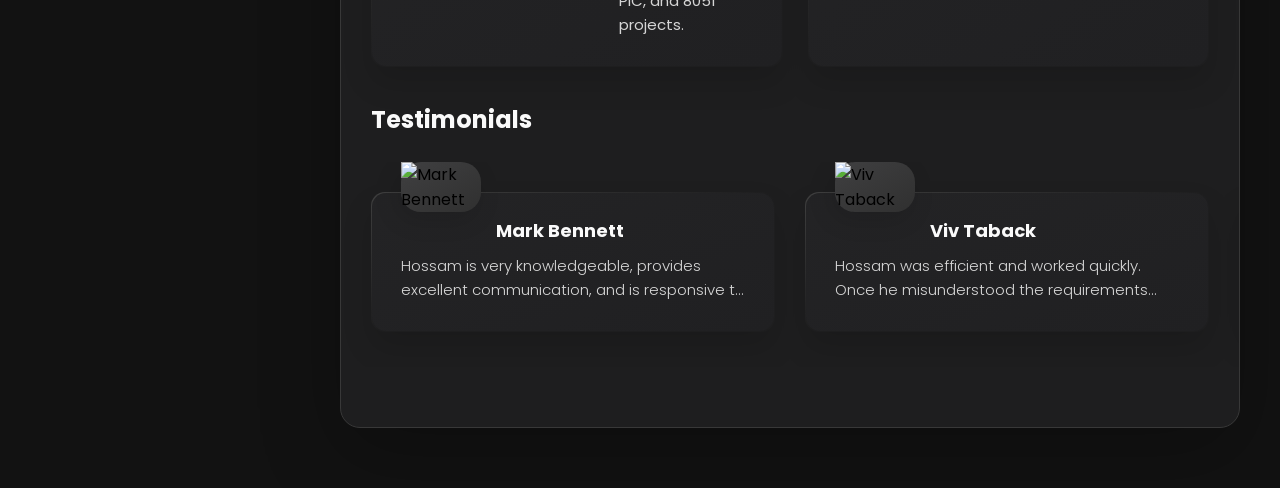
==== commit 0fb242cf: "Decrease icon image sizes for service items to improve layout consistency" ====
--- a/index.html
+++ b/index.html
@@ -274,7 +274,7 @@
             <li class="service-item">
 
               <div class="service-icon-box">
-                <img src="./assets/images/Embedded_IoT_Development.png" alt="Embedded IoT Development" width="250">
+                <img src="./assets/images/Embedded_IoT_Development.png" alt="Embedded IoT Development" width="200">
               </div>
 
               <div class="service-content-box">
@@ -290,7 +290,7 @@
             <li class="service-item">
 
               <div class="service-icon-box">
-                <img src="./assets/images/Circuit_Design_and_Simulation.png" alt="Circuit Design and Simulation" width="250">
+                <img src="./assets/images/Circuit_Design_and_Simulation.png" alt="Circuit Design and Simulation" width="200">
               </div>
 
               <div class="service-content-box">
@@ -306,7 +306,7 @@
             <li class="service-item">
 
               <div class="service-icon-box">
-                <img src="./assets/images/Embedded_Systems_Programming.png" alt="Embedded Systems Programming" width="250">
+                <img src="./assets/images/Embedded_Systems_Programming.png" alt="Embedded Systems Programming" width="200">
               </div>
 
               <div class="service-content-box">
@@ -322,7 +322,7 @@
             <li class="service-item">
 
               <div class="service-icon-box">
-                <img src="./assets/images/PCB_Design.png" alt="PCB Design" width="250">
+                <img src="./assets/images/PCB_Design.png" alt="PCB Design" width="200">
               </div>
 
               <div class="service-content-box">
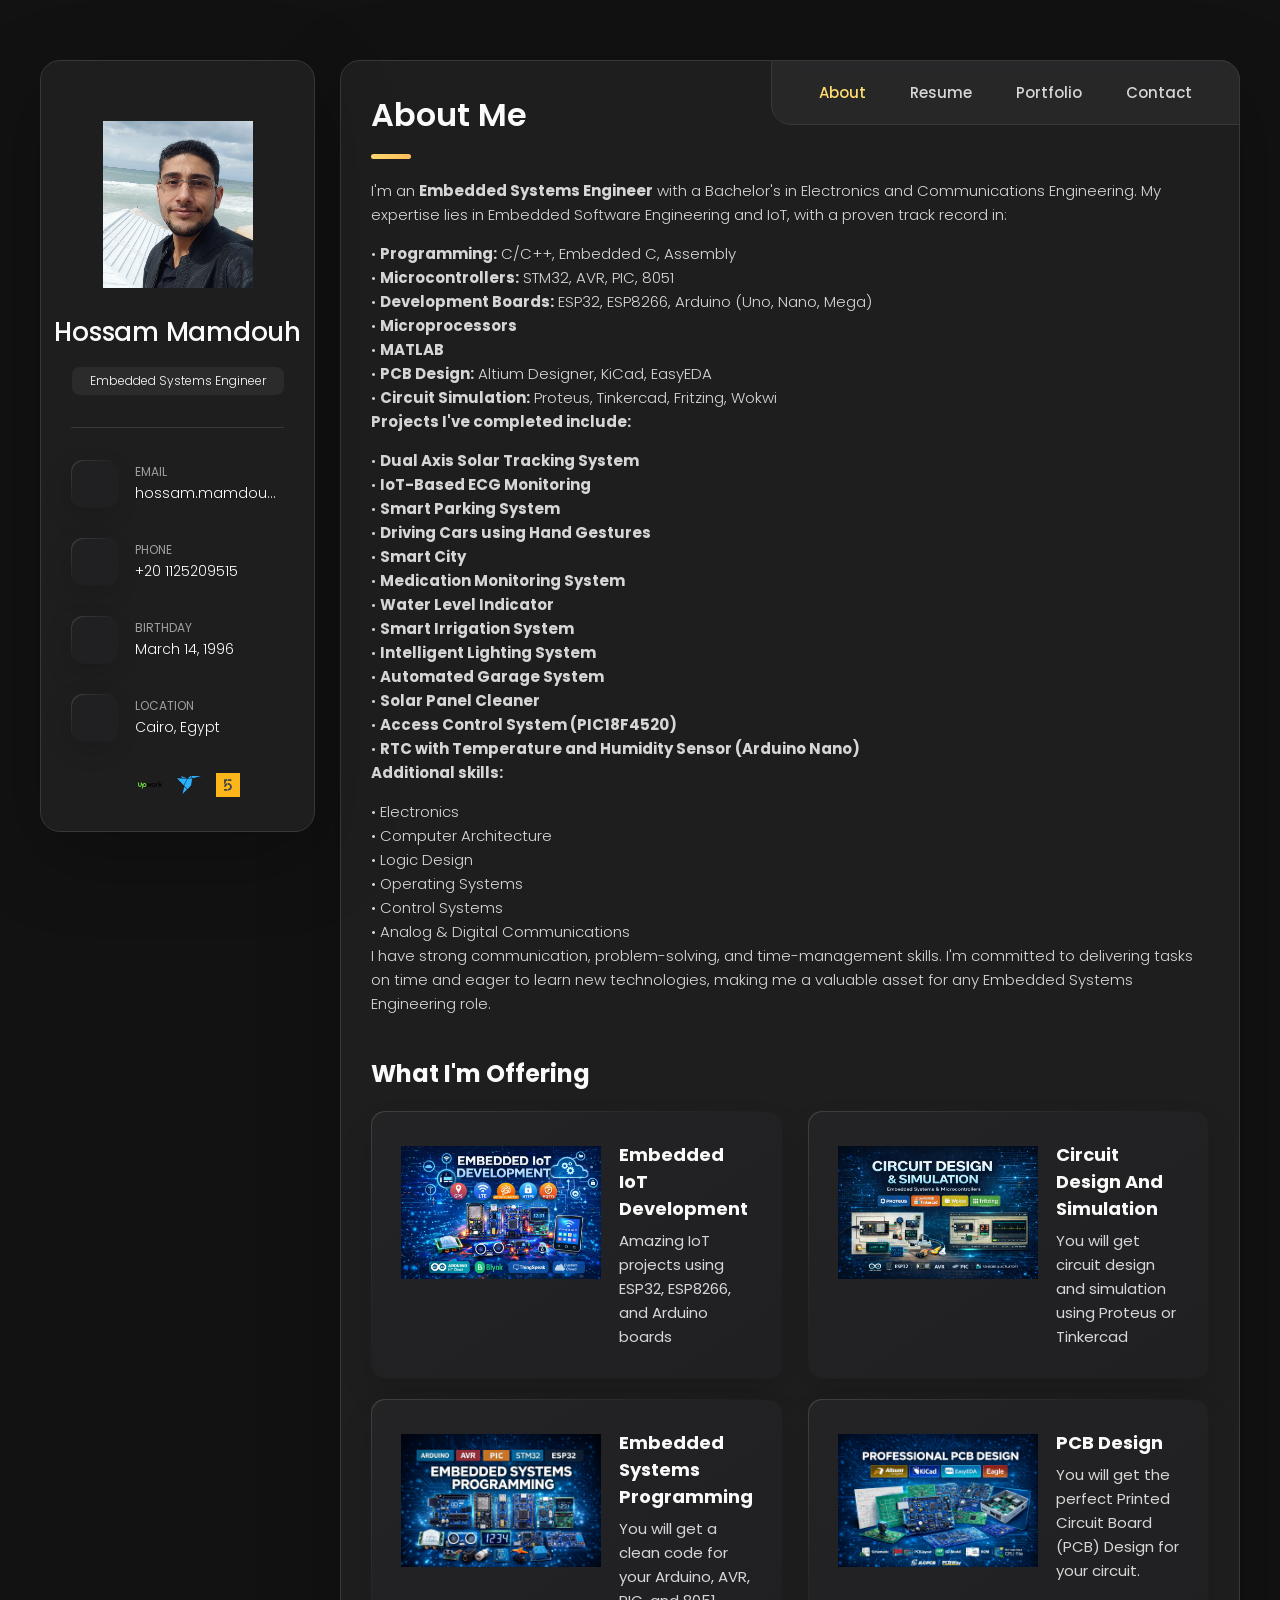
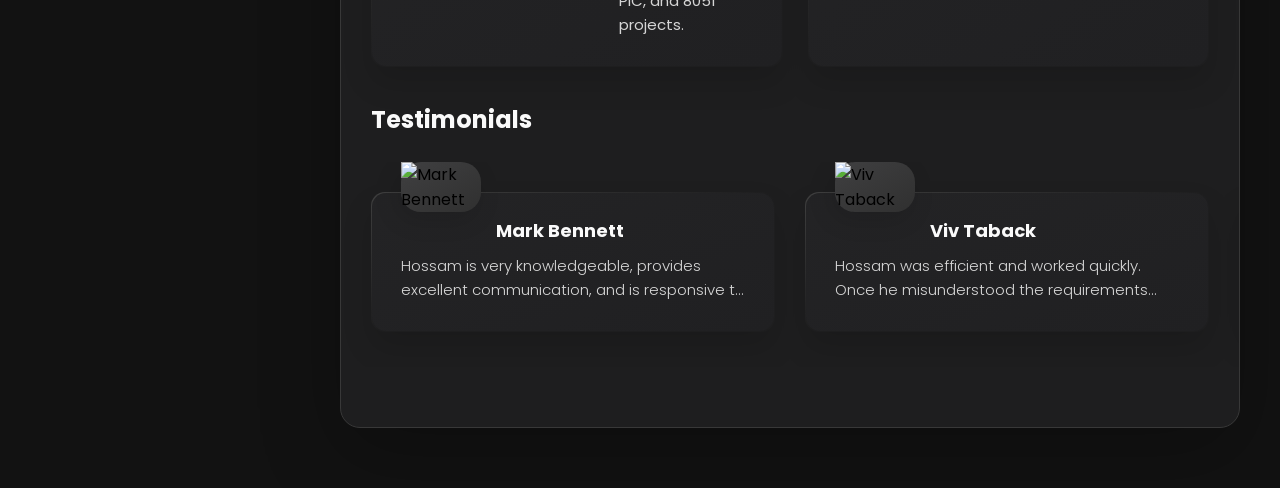
==== commit 8c02a6f2: "Update skills section and remove unused files" ====
--- a/index.html
+++ b/index.html
@@ -216,13 +216,13 @@
             Engineering. My expertise lies in Embedded Software Engineering and IoT, with a proven track record in:
           </p>
           <ul>
-            <li>• <strong>Programming:</strong> C, Embedded C, Assembly</li>
-            <li>• <strong>Microcontrollers:</strong> AVR, PIC, 8051</li>
+            <li>• <strong>Programming:</strong> C/C++, Embedded C, Assembly</li>
+            <li>• <strong>Microcontrollers:</strong> STM32, AVR, PIC, 8051</li>
             <li>• <strong>Development Boards:</strong> ESP32, ESP8266, Arduino (Uno, Nano, Mega)</li>
             <li>• <strong>Microprocessors</strong></li>
             <li>• <strong>MATLAB</strong></li>
-            <li>• <strong>PCB Design:</strong> Altium Designer, Eagle, EasyEDA</li>
-            <li>• <strong>Circuit Simulation:</strong> Proteus, Tinkercad, Fritzing</li>
+            <li>• <strong>PCB Design:</strong> Altium Designer, KiCad, EasyEDA</li>
+            <li>• <strong>Circuit Simulation:</strong> Proteus, Tinkercad, Fritzing, Wokwi</li>
           </ul>
           <p>
             <strong>Projects I've completed include:</strong>
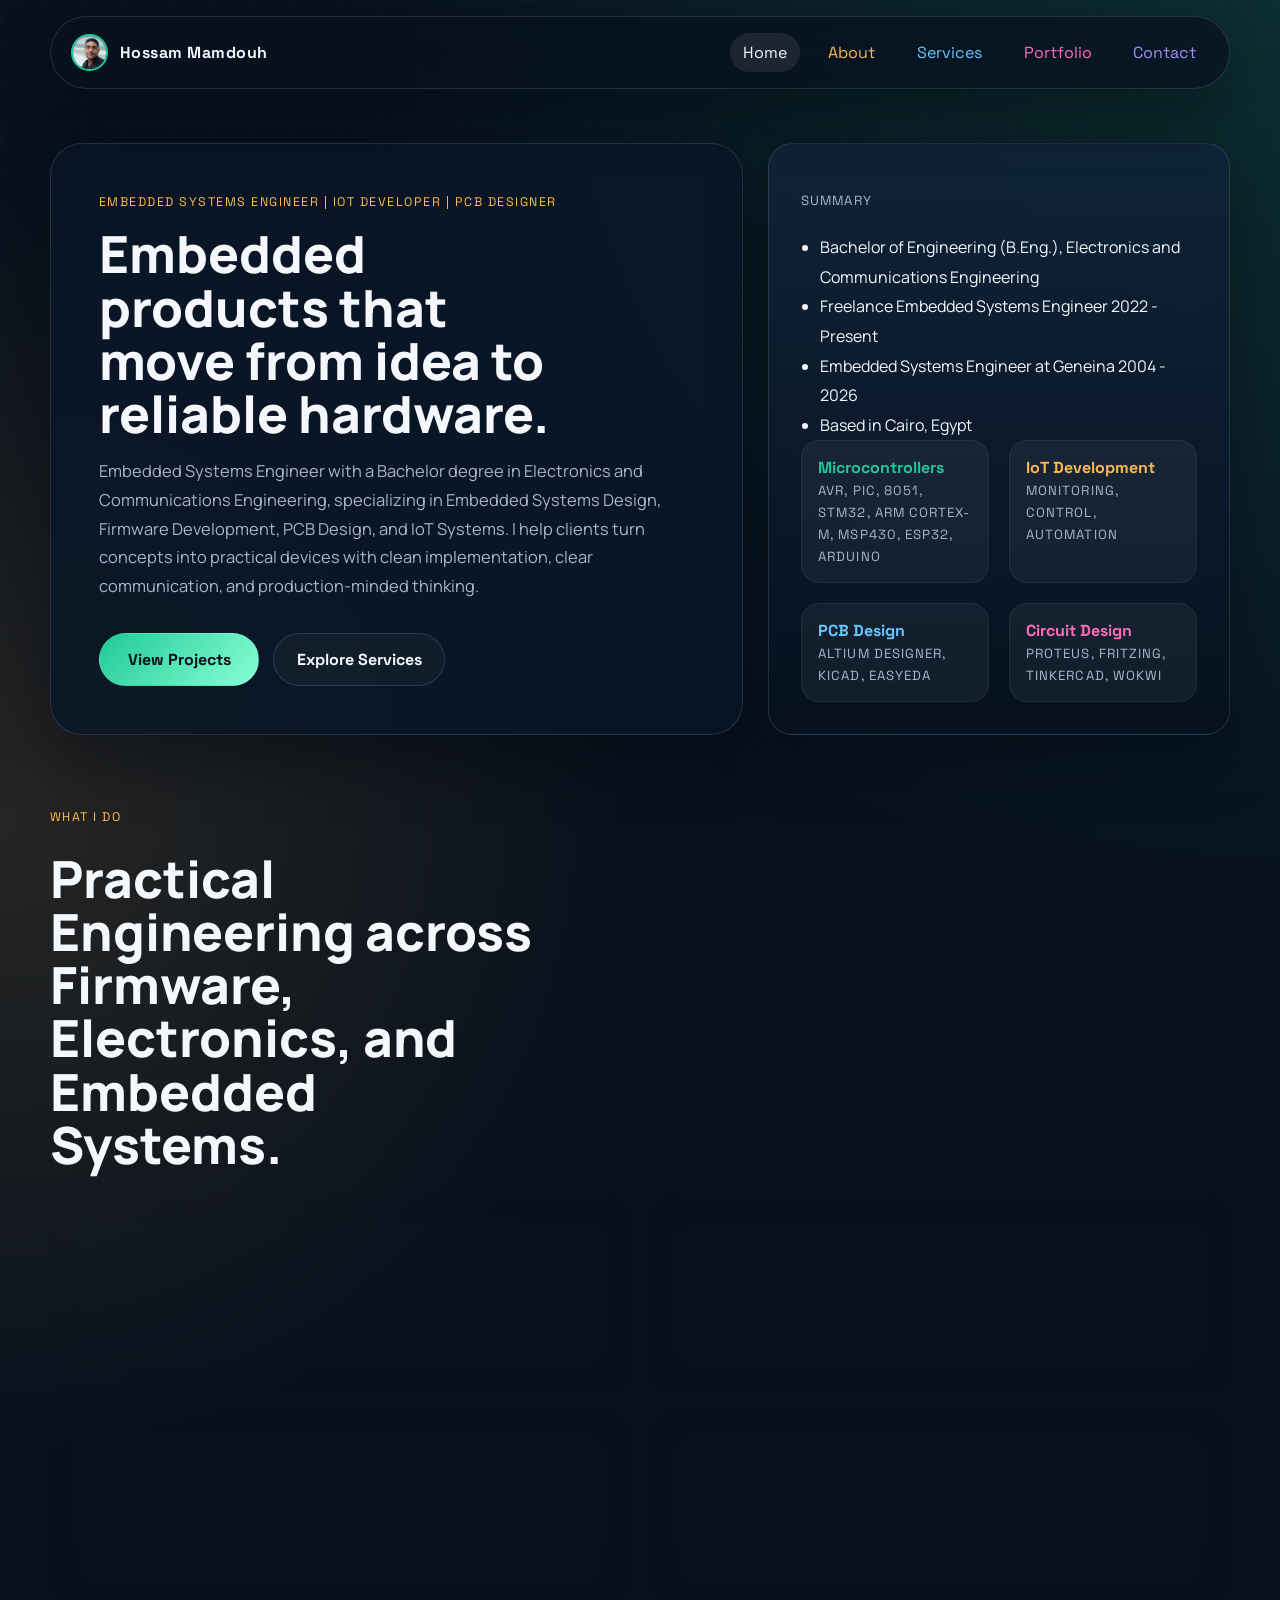
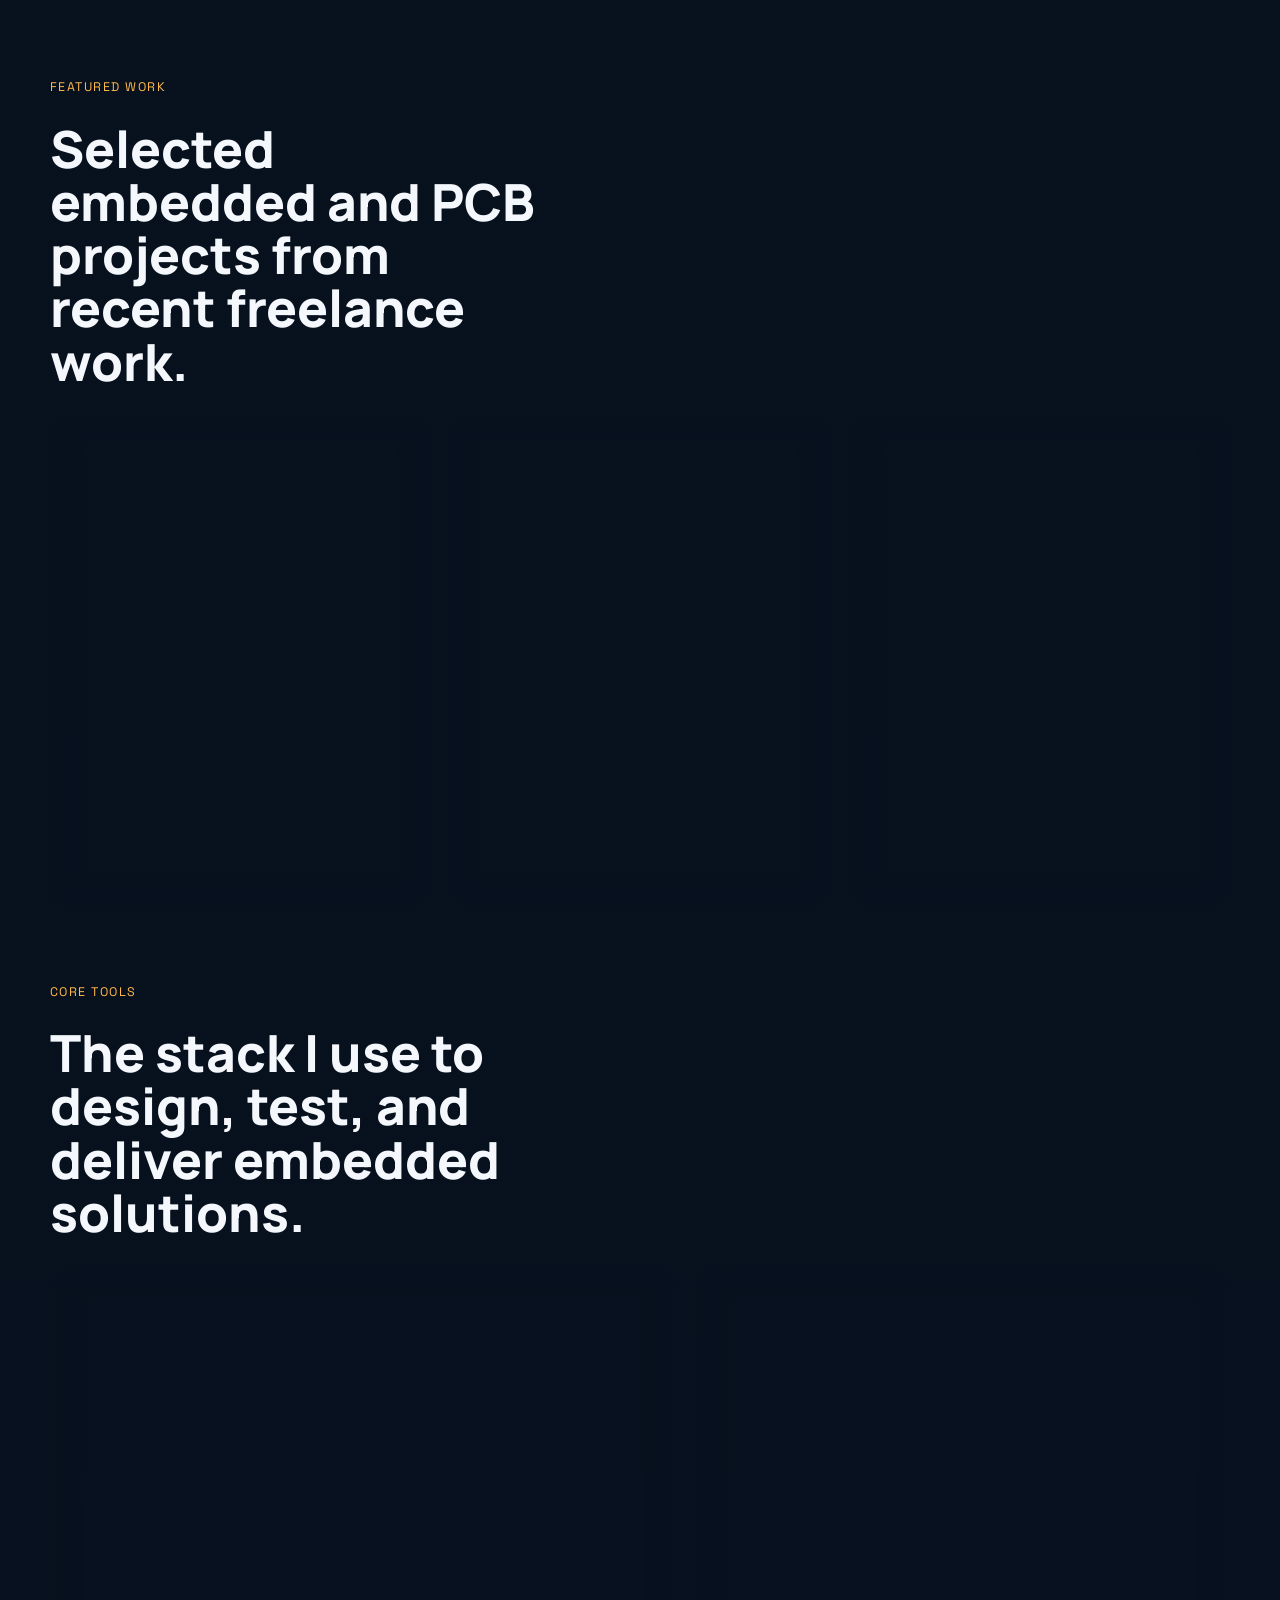
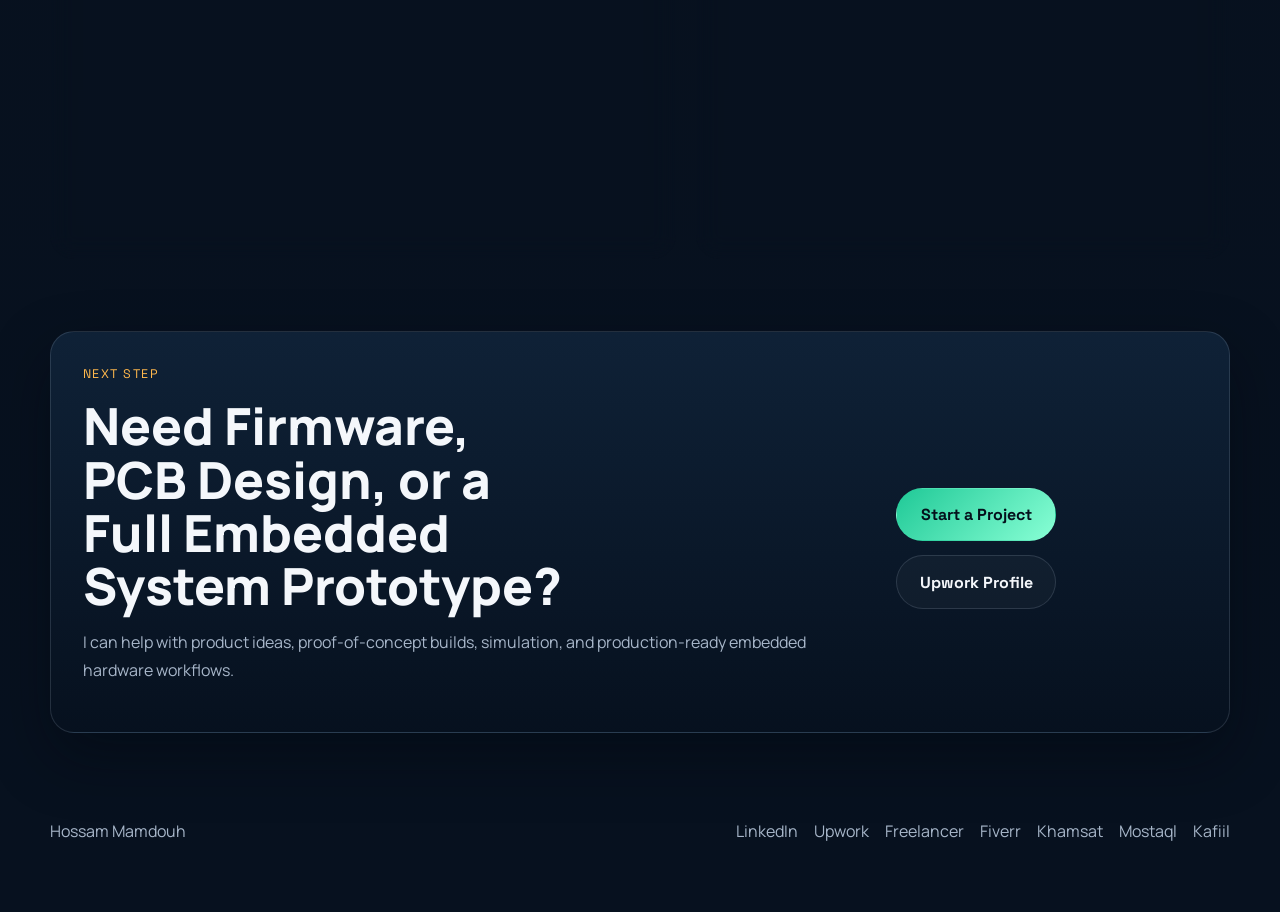
==== commit 3419267c: "Add base styles for the website including layout, typography, and components" ====
--- a/index.html
+++ b/index.html
@@ -1,1211 +1,255 @@
 <!DOCTYPE html>
 <html lang="en">
-
 <head>
   <meta charset="UTF-8">
-  <meta http-equiv="X-UA-Compatible" content="IE=edge">
   <meta name="viewport" content="width=device-width, initial-scale=1.0">
-  <title>Hossam Mamdouh - Personal Portfolio</title>
-
-  <!--
-    - favicon
-  -->
-  <link rel="shortcut icon" href="./assets/images/logo.ico" type="image/x-icon">
-
-  <!--
-    - custom css link
-  -->
-  <link rel="stylesheet" href="./assets/css/style.css">
-
-  <!--
-    - google font link
-  -->
+  <title>Hossam Mamdouh | Embedded Systems Engineer</title>
+  <meta
+    name="description"
+    content="Portfolio website for Hossam Mamdouh, an Embedded Systems Engineer, IoT developer, and PCB designer based in Egypt."
+  >
   <link rel="preconnect" href="https://fonts.googleapis.com">
   <link rel="preconnect" href="https://fonts.gstatic.com" crossorigin>
-  <link href="https://fonts.googleapis.com/css2?family=Poppins:wght@300;400;500;600&display=swap" rel="stylesheet">
+  <link
+    href="https://fonts.googleapis.com/css2?family=Space+Grotesk:wght@400;500;700&family=Manrope:wght@400;500;700;800&display=swap"
+    rel="stylesheet"
+  >
+  <link rel="stylesheet" href="styles.css">
+  <link rel="icon" href="favicon.svg" type="image/svg+xml">
 </head>
-
 <body>
-
-  <!--
-    - #MAIN
-  -->
-
-  <main>
-
-    <!--
-      - #SIDEBAR
-    -->
-
-    <aside class="sidebar" data-sidebar>
-
-      <div class="sidebar-info">
-
-        <figure class="avatar-box">
-          <img src="./assets/images/my-photo.png" alt="Hossam Mamdouh" width="80">
-        </figure>
-
-        <div class="info-content">
-          <h1 class="name" title="Hossam Mamdouh">Hossam Mamdouh</h1>
-
-          <p class="title">Embedded Systems Engineer</p>
-        </div>
-
-        <button class="info_more-btn" data-sidebar-btn>
-          <span>Show Contacts</span>
-
-          <ion-icon name="chevron-down"></ion-icon>
-        </button>
-
+  <div class="site-bg"></div>
+  <div class="page-shell">
+    <header class="site-header">
+      <a class="brand" href="index.html">
+        <img class="brand-mark" src="images/my-photo.png" alt="Hossam Mamdouh">
+        <span>Hossam Mamdouh</span>
+      </a>
+
+      <button class="nav-toggle" type="button" aria-expanded="false" aria-controls="main-nav">
+        Menu
+      </button>
+
+      <nav class="main-nav" id="main-nav" aria-label="Main navigation">
+        <a class="is-active" href="index.html" aria-current="page">Home</a>
+        <a href="about.html">About</a>
+        <a href="services.html">Services</a>
+        <a href="portfolio.html">Portfolio</a>
+        <a href="contact.html">Contact</a>
+      </nav>
+    </header>
+
+    <main>
+      <section class="hero section">
+        <div class="hero-copy reveal">
+          <p class="eyebrow">Embedded Systems Engineer | IoT Developer | PCB Designer</p>
+          <h2>Embedded products that move from idea to reliable hardware.</h2>
+          <p class="hero-text">
+            Embedded Systems Engineer with a Bachelor degree in Electronics and Communications Engineering, specializing in Embedded Systems Design, Firmware Development, PCB Design, and IoT Systems.
+            I help clients turn concepts into practical devices with clean implementation, clear communication, and production-minded thinking.
+          </p>
+
+          <div class="hero-actions">
+            <a class="button button-primary" href="portfolio.html">View Projects</a>
+            <a class="button button-secondary" href="services.html">Explore Services</a>
+          </div>
+        </div>
+
+        <aside class="hero-card reveal reveal-delay">
+          <p class="card-label">Summary</p>
+          <ul class="focus-list">
+            <li>Bachelor of Engineering (B.Eng.), Electronics and Communications Engineering</li>
+            <li>Freelance Embedded Systems Engineer 2022 - Present</li>
+            <li>Embedded Systems Engineer at Geneina 2004 - 2026</li>
+            <li>Based in Cairo, Egypt</li>
+          </ul>
+
+          <div class="hero-metrics">
+            <article>
+              <span class="metric-value">Microcontrollers</span>
+              <span class="metric-label">AVR, PIC, 8051, STM32, ARM Cortex-M, MSP430, ESP32, Arduino</span>
+            </article>
+            <article>
+              <span class="metric-value">IoT Development</span>
+              <span class="metric-label">Monitoring, Control, Automation</span>
+            </article>
+            <article>
+              <span class="metric-value">PCB Design</span>
+              <span class="metric-label">Altium Designer, KiCad, EasyEDA</span>
+            </article>
+            <article>
+              <span class="metric-value">Circuit Design</span>
+              <span class="metric-label">Proteus, Fritzing, Tinkercad, Wokwi</span>
+            </article>
+          </div>
+        </aside>
+      </section>
+
+      <section class="section">
+        <div class="section-heading reveal">
+          <p class="eyebrow">What I Do</p>
+          <h2>Practical Engineering across Firmware, Electronics, and Embedded Systems.</h2>
+        </div>
+
+        <div class="feature-grid">
+          <article class="feature-card reveal">
+            <h3>Embedded Firmware</h3>
+            <p>
+              Embedded C/C++, assembly, low-level device control, hardware-software integration,
+              debugging, and performance optimization across common microcontroller families.
+            </p>
+          </article>
+
+          <article class="feature-card reveal reveal-delay">
+            <h3>IoT Systems</h3>
+            <p>
+              Sensor acquisition, Wi-Fi connected devices, smart monitoring systems, and control
+              logic for automation, healthcare, environmental, and industrial applications.
+            </p>
+          </article>
+
+          <article class="feature-card reveal reveal-delay-2">
+            <h3>PCB Design</h3>
+            <p>
+              Schematic capture, layout, and board optimization using EasyEDA, Altium Designer,
+              KiCad, Eagle, and a workflow designed for prototype-to-production handoff.
+            </p>
+          </article>
+
+          <article class="feature-card reveal reveal-delay-3">
+            <h3>Circuit Design & Simulation</h3>
+            <p>
+              Circuit design, simulation, and validation using Proteus, Tinkercad, Fritzing, and Wokwi
+              to reduce risk and iterate faster before hardware build or deployment.
+            </p>
+          </article>
+        </div>
+      </section>
+
+      <section class="section split-section">
+        <div class="section-heading reveal">
+          <p class="eyebrow">Featured Work</p>
+          <h2>Selected embedded and PCB projects from recent freelance work.</h2>
+        </div>
+
+        <div class="projects-grid">
+          <article class="project-card reveal">
+            <img src="images/ECG_Monitoring_System.png" alt="IoT-Based ECG Monitoring System" class="project-image">
+            <h3>IoT-Based ECG Monitoring System</h3>
+            <p>
+              Built around ESP32 and the AD8232 ECG sensor for real-time signal capture, remote health
+              monitoring scenarios, and future cloud-ready expansion.
+            </p>
+            <ul class="tag-list">
+              <li>ESP32</li>
+              <li>AD8232</li>
+              <li>Embedded C</li>
+            </ul>
+          </article>
+
+          <article class="project-card reveal reveal-delay">            
+            <img src="images/Water_Level_Indicator.png" alt="Water Level Monitoring and Control Board" class="project-image">
+            <h3>Water Level Monitoring & Control Board</h3>
+            <p>
+              An ESP32-based control PCB with LCD, alarms, LED indicators, and relay output for
+              monitoring and pump or valve control in real installations.
+            </p>
+            <ul class="tag-list">
+              <li>PCB Design</li>
+              <li>ESP32</li>
+              <li>Control Systems</li>
+            </ul>
+          </article>
+
+          <article class="project-card reveal reveal-delay-2">
+            <img src="images/Hand_Gesture_Controlled_Car.png" alt="Hand Gesture Controlled Car" class="project-image">
+            <h3>Hand Gesture Controlled Car</h3>
+            <p>
+              A glove-based wireless control system using an accelerometer, Arduino Pro Mini,
+              RF communication, motor driving, and obstacle sensing.
+            </p>
+            <ul class="tag-list">
+              <li>Arduino</li>
+              <li>RF Control</li>
+              <li>Robotics</li>
+            </ul>
+          </article>
+        </div>
+      </section>
+
+      <section class="section">
+        <div class="section-heading reveal">
+          <p class="eyebrow">Core Tools</p>
+          <h2>The stack I use to design, test, and deliver embedded solutions.</h2>
+        </div>
+
+        <div class="split-grid">
+          <div class="skills-panel reveal">
+            <div class="skill-block">
+              <h3>Microcontrollers & Boards</h3>
+              <p>AVR, PIC, 8051, STM32, ESP32, ESP8266, Arduino Uno, Nano, Mega, and microprocessor-based systems.</p>
+            </div>
+            <div class="skill-block">
+              <h3>Design & Simulation</h3>
+              <p>Proteus, Autodesk Tinkercad, and Fritzing.</p>
+            </div>
+            <div class="skill-block">
+              <h3>Applications</h3>
+              <p>Smart Systems, Greenhouse Control, Medical Monitoring, Automation, Robotics, and Real-Time Embedded Products.</p>
+            </div>
+          </div>
+
+          <div class="stack-panel reveal reveal-delay">
+            <p class="card-label">Why clients hire me</p>
+            <div class="info-list">
+              <div>
+                <strong>Reliable Delivery</strong>
+                <p>Focused on practical, production-ready solutions and clear milestones.</p>
+              </div>
+              <div>
+                <strong>Fast Adaptation</strong>
+                <p>Comfortable moving across Firmware, Electronics, Simulation, and PCB tasks.</p>
+              </div>
+              <div>
+                <strong>Clear Communication</strong>
+                <p>Strong fit for freelance collaboration across Upwork, Freelancer, and direct client projects.</p>
+              </div>
+            </div>
+          </div>
+        </div>
+      </section>
+
+      <section class="section">
+        <div class="cta-panel reveal">
+          <div>
+            <p class="eyebrow">Next Step</p>
+            <h2>Need Firmware, PCB Design, or a Full Embedded System Prototype?</h2>
+            <p>
+              I can help with product ideas, proof-of-concept builds, simulation, and production-ready embedded hardware workflows.
+            </p>
+          </div>
+          <div class="hero-actions">
+            <a class="button button-primary" href="contact.html">Start a Project</a>
+            <a class="button button-secondary" href="https://www.upwork.com/freelancers/~014bb97d4d3ca642b9" target="_blank" rel="noreferrer">Upwork Profile</a>
+          </div>
+        </div>
+      </section>
+    </main>
+
+    <footer class="site-footer">
+      <p>Hossam Mamdouh</p>
+      <div class="footer-links">
+        <a href="https://www.linkedin.com/in/hossam-mamdouh/" target="_blank" rel="noreferrer">LinkedIn</a>
+        <a href="https://www.upwork.com/freelancers/~014bb97d4d3ca642b9" target="_blank" rel="noreferrer">Upwork</a>
+        <a href="https://www.freelancer.com/u/HossamMamdouh96" target="_blank" rel="noreferrer">Freelancer</a>
+        <a href="https://www.fiverr.com/sellers/hossam_elsayed_/" target="_blank" rel="noreferrer">Fiverr</a>
+        <a href="https://khamsat.com/user/hossam_el_sayed" target="_blank" rel="noreferrer">Khamsat</a>
+        <a href="https://mostaql.com/u/Hossam_Mamdouh1" target="_blank" rel="noreferrer">Mostaql</a>
+        <a href="https://kafiil.com/u/Hossam_Mamdouh" target="_blank" rel="noreferrer">Kafiil</a>
       </div>
-
-      <div class="sidebar-info_more">
-
-        <div class="separator"></div>
-
-        <ul class="contacts-list">
-
-          <li class="contact-item">
-
-            <div class="icon-box">
-              <ion-icon name="mail-outline"></ion-icon>
-            </div>
-
-            <div class="contact-info">
-              <p class="contact-title">Email</p>
-
-              <a href="mailto:hossam.mamdouh.amin96@gmail.com" class="contact-link">hossam.mamdouh.amin96@gmail.com</a>
-            </div>
-
-          </li>
-
-          <li class="contact-item">
-
-            <div class="icon-box">
-              <ion-icon name="phone-portrait-outline"></ion-icon>
-            </div>
-
-            <div class="contact-info">
-              <p class="contact-title">Phone</p>
-
-              <a href="tel:+201125209515" class="contact-link">+20 1125209515</a>
-            </div>
-
-          </li>
-
-          <li class="contact-item">
-
-            <div class="icon-box">
-              <ion-icon name="calendar-outline"></ion-icon>
-            </div>
-
-            <div class="contact-info">
-              <p class="contact-title">Birthday</p>
-
-              <time datetime="1996-03-14">March 14, 1996</time>
-            </div>
-
-          </li>
-
-          <li class="contact-item">
-
-            <div class="icon-box">
-              <ion-icon name="location-outline"></ion-icon>
-            </div>
-
-            <div class="contact-info">
-              <p class="contact-title">Location</p>
-
-              <address>Cairo, Egypt</address>
-            </div>
-
-          </li>
-
-        </ul>
-
-        <div class="separator"></div>
-
-        <ul class="social-list">
-
-          <li class="social-item">
-            <a href="https://www.linkedin.com/in/hossam-mamdouh/" class="social-link">
-              <ion-icon name="logo-linkedin"></ion-icon>
-            </a>
-          </li>
-
-          <li class="social-item">
-            <a href="https://www.upwork.com/freelancers/~014bb97d4d3ca642b9" class="social-link">
-              <!-- Upwork SVG icon -->
-              <img src="./assets/images/upwork.svg" alt="Upwork" width="24" height="24">
-            </a>
-          </li>
-
-          <li class="social-item">
-            <a href="https://www.freelancer.com/u/HossamMamdouh96" class="social-link">
-              <img src="./assets/images/freelancer.svg" alt="freelancer" width="24" height="24">
-            </a>
-          </li>
-
-          <li class="social-item">
-            <a href="https://khamsat.com/user/hossam_el_sayed" class="social-link">
-              <img src="./assets/images/khamsat.svg" alt="khamsat" width="24" height="24">
-            </a>
-          </li>
-
-        </ul>
-
-      </div>
-
-    </aside>
-
-
-
-
-
-    <!--
-      - #main-content
-    -->
-
-    <div class="main-content">
-
-      <!--
-        - #NAVBAR
-      -->
-
-      <nav class="navbar">
-
-        <ul class="navbar-list">
-
-          <li class="navbar-item">
-            <button class="navbar-link  active" data-nav-link>About</button>
-          </li>
-
-          <li class="navbar-item">
-            <button class="navbar-link" data-nav-link>Resume</button>
-          </li>
-
-          <li class="navbar-item">
-            <button class="navbar-link" data-nav-link>Portfolio</button>
-          </li>
-
-          <li class="navbar-item">
-            <button class="navbar-link" data-nav-link>Contact</button>
-          </li>
-
-        </ul>
-
-      </nav>
-
-
-
-
-
-      <!--
-        - #ABOUT
-      -->
-
-      <article class="about  active" data-page="about">
-
-        <header>
-          <h2 class="h2 article-title">About me</h2>
-        </header>
-
-        <section class="about-text">
-          <p>
-            I'm an <strong>Embedded Systems Engineer</strong> with a Bachelor's in Electronics and Communications
-            Engineering. My expertise lies in Embedded Software Engineering and IoT, with a proven track record in:
-          </p>
-          <ul>
-            <li>• <strong>Programming:</strong> C/C++, Embedded C, Assembly</li>
-            <li>• <strong>Microcontrollers:</strong> STM32, AVR, PIC, 8051</li>
-            <li>• <strong>Development Boards:</strong> ESP32, ESP8266, Arduino (Uno, Nano, Mega)</li>
-            <li>• <strong>Microprocessors</strong></li>
-            <li>• <strong>MATLAB</strong></li>
-            <li>• <strong>PCB Design:</strong> Altium Designer, KiCad, EasyEDA</li>
-            <li>• <strong>Circuit Simulation:</strong> Proteus, Tinkercad, Fritzing, Wokwi</li>
-          </ul>
-          <p>
-            <strong>Projects I've completed include:</strong>
-          </p>
-          <ul>
-            <li>• <strong>Dual Axis Solar Tracking System</strong></li>
-            <li>• <strong>IoT-Based ECG Monitoring</strong> </li>
-            <li>• <strong>Smart Parking System</strong></li>
-            <li>• <strong>Driving Cars using Hand Gestures</strong></li>
-            <li>• <strong>Smart City</strong></li>
-            <li>• <strong>Medication Monitoring System</strong></li>
-            <li>• <strong>Water Level Indicator</strong></li>
-            <li>• <strong>Smart Irrigation System</strong></li>
-            <li>• <strong>Intelligent Lighting System</strong></li>
-            <li>• <strong>Automated Garage System</strong></li>
-            <li>• <strong>Solar Panel Cleaner</strong></li>
-            <li>• <strong>Access Control System (PIC18F4520)</strong></li>
-            <li>• <strong>RTC with Temperature and Humidity Sensor (Arduino Nano)</strong></li>
-          </ul>
-          <p>
-            <strong>Additional skills:</strong>
-          </p>
-          <ul>
-            <li>• Electronics</li>
-            <li>• Computer Architecture</li>
-            <li>• Logic Design</li>
-            <li>• Operating Systems</li>
-            <li>• Control Systems</li>
-            <li>• Analog & Digital Communications</li>
-          </ul>
-          <p>
-            I have strong communication, problem-solving, and time-management skills. I'm committed to delivering tasks
-            on time and eager to learn new technologies, making me a valuable asset for any Embedded Systems Engineering
-            role.
-          </p>
-        </section>
-
-
-        <!--
-          - service
-        -->
-
-        <section class="service">
-
-          <h3 class="h3 service-title">What i'm offering</h3>
-
-          <ul class="service-list">
-
-            <li class="service-item">
-
-              <div class="service-icon-box">
-                <img src="./assets/images/Embedded_IoT_Development.png" alt="Embedded IoT Development" width="200">
-              </div>
-
-              <div class="service-content-box">
-                <h4 class="h4 service-item-title">Embedded IoT Development</h4>
-
-                <p class="service-item-text">
-                  Amazing IoT projects using ESP32, ESP8266, and Arduino boards
-                </p>
-              </div>
-
-            </li>
-
-            <li class="service-item">
-
-              <div class="service-icon-box">
-                <img src="./assets/images/Circuit_Design_and_Simulation.png" alt="Circuit Design and Simulation" width="200">
-              </div>
-
-              <div class="service-content-box">
-                <h4 class="h4 service-item-title">Circuit Design and Simulation</h4>
-
-                <p class="service-item-text">
-                  You will get circuit design and simulation using Proteus or Tinkercad
-                </p>
-              </div>
-
-            </li>
-
-            <li class="service-item">
-
-              <div class="service-icon-box">
-                <img src="./assets/images/Embedded_Systems_Programming.png" alt="Embedded Systems Programming" width="200">
-              </div>
-
-              <div class="service-content-box">
-                <h4 class="h4 service-item-title">Embedded Systems Programming</h4>
-
-                <p class="service-item-text">
-                  You will get a clean code for your Arduino, AVR, PIC, and 8051 projects.
-                </p>
-              </div>
-
-            </li>
-
-            <li class="service-item">
-
-              <div class="service-icon-box">
-                <img src="./assets/images/PCB_Design.png" alt="PCB Design" width="200">
-              </div>
-
-              <div class="service-content-box">
-                <h4 class="h4 service-item-title">PCB Design</h4>
-
-                <p class="service-item-text">
-                  You will get the perfect Printed Circuit Board (PCB) Design for your circuit.
-                </p>
-              </div>
-
-            </li>
-
-          </ul>
-
-        </section>
-
-
-        <!--
-          - testimonials
-        -->
-
-        <section class="testimonials">
-
-          <h3 class="h3 testimonials-title">Testimonials</h3>
-
-          <ul class="testimonials-list has-scrollbar">
-
-            <li class="testimonials-item">
-              <div class="content-card" data-testimonials-item>
-
-                <figure class="testimonials-avatar-box">
-                  <img src="./assets/images/avatar-1.png" alt="Mark Bennett" width="60" data-testimonials-avatar>
-                </figure>
-
-                <h4 class="h4 testimonials-item-title" data-testimonials-title>Mark Bennett</h4>
-
-                <div class="testimonials-text" data-testimonials-text>
-                  <p>
-                    Hossam is very knowledgeable, provides excellent communication, and is responsive to requests. I
-                    highly recommend him.
-                  </p>
-                </div>
-
-              </div>
-            </li>
-
-            <li class="testimonials-item">
-              <div class="content-card" data-testimonials-item>
-
-                <figure class="testimonials-avatar-box">
-                  <img src="./assets/images/avatar-4.png" alt="Viv Taback" width="60" data-testimonials-avatar>
-                </figure>
-
-                <h4 class="h4 testimonials-item-title" data-testimonials-title>Viv Taback</h4>
-
-                <div class="testimonials-text" data-testimonials-text>
-                  <p>
-                    Hossam was efficient and worked quickly. Once he misunderstood the requirements and once I clarified
-                    with him, he promptly made the necessary changes. I especially liked the video with 3D model he sent
-                    explaining the design in detail.
-                  </p>
-                </div>
-
-              </div>
-            </li>
-
-            <li class="testimonials-item">
-              <div class="content-card" data-testimonials-item>
-
-                <figure class="testimonials-avatar-box">
-                  <img src="./assets/images/avatar-1.png" alt="Ahmed A." width="60" data-testimonials-avatar>
-                </figure>
-
-                <h4 class="h4 testimonials-item-title" data-testimonials-title>Ahmed A.</h4>
-
-                <div class="testimonials-text" data-testimonials-text>
-                  <p>
-                    Hossam was efficient, communicative, and worked quickly. He delivered a well-documented Arduino code
-                    that works perfectly as expected. Great experience, I would love to work with him again. Highly
-                    recommended.
-                  </p>
-                </div>
-
-              </div>
-            </li>
-
-            <li class="testimonials-item">
-              <div class="content-card" data-testimonials-item>
-
-                <figure class="testimonials-avatar-box">
-                  <img src="./assets/images/avatar-2.png" alt="Atheer S." width="60" data-testimonials-avatar>
-                </figure>
-
-                <h4 class="h4 testimonials-item-title" data-testimonials-title>Atheer S.</h4>
-
-                <div class="testimonials-text" data-testimonials-text>
-                  <p>
-                    It was great work with him, he was really helpful.
-                  </p>
-                </div>
-
-              </div>
-            </li>
-
-          </ul>
-
-        </section>
-
-
-        <!--
-          - testimonials modal
-        -->
-
-        <div class="modal-container" data-modal-container>
-
-          <div class="overlay" data-overlay></div>
-
-          <section class="testimonials-modal">
-
-            <button class="modal-close-btn" data-modal-close-btn>
-              <ion-icon name="close-outline"></ion-icon>
-            </button>
-
-            <div class="modal-img-wrapper">
-              <figure class="modal-avatar-box">
-                <img src="./assets/images/avatar-1.png" alt="Mark Bennett" width="80" data-modal-img>
-              </figure>
-
-              <img src="./assets/images/icon-quote.svg" alt="quote icon">
-            </div>
-
-            <div class="modal-content">
-
-              <h4 class="h3 modal-title" data-modal-title>Mark Bennett</h4>
-
-              <time datetime="2023-06-21">21 June, 2023</time>
-
-              <div data-modal-text>
-                <p>
-                  Hossam is very knowledgeable, provides excellent communication, and is responsive to requests. I
-                  highly recommend him.
-                </p>
-              </div>
-
-            </div>
-
-          </section>
-
-        </div>
-
-
-        <!--
-          - clients
-        -->
-
-      </article>
-
-      <!--
-        - #RESUME
-      -->
-
-      <article class="resume" data-page="resume">
-
-        <header>
-          <h2 class="h2 article-title">Resume</h2>
-        </header>
-
-        <section class="timeline">
-
-          <div class="title-wrapper">
-            <div class="icon-box">
-              <ion-icon name="book-outline"></ion-icon>
-            </div>
-
-            <h3 class="h3">Education</h3>
-          </div>
-
-          <ol class="timeline-list">
-
-            <li class="timeline-item">
-
-              <h4 class="h4 timeline-item-title">Alexandria University, Egypt</h4>
-
-              <span>2014 — 2019</span>
-
-              <p class="timeline-text">
-                Bachelor of Engineering (B.Eng.), Electronics and Communications Engineering.<br>
-                <span class="text-secondary">Grade: Good</span>
-              </p>
-
-            </li>
-
-          </ol>
-
-        </section>
-
-        <section class="timeline">
-
-          <div class="title-wrapper">
-            <div class="icon-box">
-              <ion-icon name="book-outline"></ion-icon>
-            </div>
-
-            <h3 class="h3">Experience</h3>
-          </div>
-
-          <ol class="timeline-list">
-
-            <li class="timeline-item">
-
-              <h4 class="h4 timeline-item-title">Embedded Systems Engineer at Geneina</h4>
-
-              <span>2024 — 2026</span>
-
-              <p class="timeline-text">
-                Leading the design, development, and optimization of cutting-edge embedded systems tailored for
-                hydroponic automation.<br>
-                Delivering reliable, scalable, and energy-efficient solutions for commercial, educational, and
-                residential applications.<br>
-                Responsibilities include hardware-software integration, real-time data acquisition, sensor
-                calibration,
-                and implementing control algorithms to ensure optimal system performance and sustainability.<br>
-              </p>
-
-            </li>
-
-            <li class="timeline-item">
-
-              <h4 class="h4 timeline-item-title">Freelancer Embedded Systems Engineer</h4>
-
-              <span>2022 — Present</span>
-
-              <p class="timeline-text">
-                Freelancer Embedded Systems Engineer on Upwork, Freelancer.com, Khamsat.com, Mostaql, Kafil, and
-                PeoplePerHour.<br>
-                I have worked with numerous international companies and individuals from diverse countries
-                worldwide.<br>
-
-                I have developed many Embedded Solutions, such as:-
-              </p>
-              <p class="timeline-text">
-                • <strong>Dual Axis Solar Tracking System</strong><br>
-                • <strong>IoT-Based ECG Monitoring</strong><br>
-                • <strong>Driving Cars Using Hand Gestures</strong><br>
-                • <strong>Medication Monitoring System</strong><br>
-                • <strong>Smart Alarm System" TFT</strong>
-              </p>
-            </li>
-
-            <li class="timeline-item">
-
-              <h4 class="h4 timeline-item-title">Electronics Maintenance Engineer at GIZA SPINNING AND WEAVING CO SAE
-              </h4>
-
-              <span>2022 — 2023</span>
-
-              <p class="timeline-text">
-                Led troubleshooting and maintenance efforts for various spinning and knitting machines, increasing the
-                operational efficiency.<br>
-                Implemented proactive maintenance schedules, reducing machine downtime.<br>
-                Collaborated with a team of engineers to diagnose and resolve complex technical issues, ensuring
-                minimal
-                production delays.
-              </p>
-
-            </li>
-
-          </ol>
-
-        </section>
-
-        <section class="skill">
-
-          <h3 class="h3 skills-title">My skills</h3>
-
-          <ul class="skills-list content-card">
-
-            <li class="skills-item">
-
-              <div class="title-wrapper">
-                <h5 class="h5">Embedded Systems</h5>
-                <data value="80">90%</data>
-              </div>
-
-              <div class="skill-progress-bg">
-                <div class="skill-progress-fill" style="width: 90%;"></div>
-              </div>
-
-            </li>
-
-            <li class="skills-item">
-
-              <div class="title-wrapper">
-                <h5 class="h5">Microcontrollers Programming</h5>
-                <data value="90">90%</data>
-              </div>
-
-              <div class="skill-progress-bg">
-                <div class="skill-progress-fill" style="width: 90%;"></div>
-              </div>
-
-            </li>
-
-            <li class="skills-item">
-
-              <div class="title-wrapper">
-                <h5 class="h5">Printed Circuit Board (PCB) Design</h5>
-                <data value="85">85%</data>
-              </div>
-
-              <div class="skill-progress-bg">
-                <div class="skill-progress-fill" style="width: 85%;"></div>
-              </div>
-
-            </li>
-
-            <li class="skills-item">
-
-              <div class="title-wrapper">
-                <h5 class="h5">Electronics</h5>
-                <data value="90">90%</data>
-              </div>
-
-              <div class="skill-progress-bg">
-                <div class="skill-progress-fill" style="width: 90%;"></div>
-              </div>
-
-            </li>
-
-          </ul>
-
-        </section>
-
-      </article>
-
-
-
-
-
-      <!--
-        - #PORTFOLIO
-      -->
-
-      <article class="portfolio" data-page="portfolio">
-
-        <header>
-          <h2 class="h2 article-title">Portfolio</h2>
-        </header>
-
-        <section class="projects">
-
-
-          <ul class="filter-list">
-
-            <li class="filter-item">
-              <button class="active" data-filter-btn>All</button>
-            </li>
-
-            <li class="filter-item">
-              <button data-filter-btn>PCB Design Projects</button>
-            </li>
-
-            <li class="filter-item">
-              <button data-filter-btn>Embedded Systems Projects</button>
-            </li>
-          </ul>
-
-          <div class="filter-select-box">
-
-            <button class="filter-select" data-select>
-
-              <div class="select-value" data-selecct-value>Select category</div>
-
-              <div class="select-icon">
-                <ion-icon name="chevron-down"></ion-icon>
-              </div>
-
-            </button>
-
-            <ul class="select-list">
-
-              <li class="select-item">
-                <button data-select-item>All</button>
-              </li>
-
-              <li class="select-item">
-                <button data-select-item>PCB Design Projects</button>
-              </li>
-
-              <li class="select-item">
-                <button data-select-item>Embedded Systems Projects</button>
-              </li>
-
-            </ul>
-
-          </div>
-
-          <ul class="project-list">
-
-            <li class="project-item  active" data-filter-item data-category="PCB Design Projects">
-              <a href="#">
-
-                <figure class="project-img">
-                  <div class="project-item-icon-box">
-                    <ion-icon name="eye-outline"></ion-icon>
-                  </div>
-
-                  <img src="./assets/images/Project-1.png" alt="ESP32 USB stick with OLED and SD card" loading="lazy">
-                </figure>
-
-                <h3 class="project-title">ESP32 USB stick with OLED and SD card</h3>
-
-                <p class="project-category">PCB Design Projects</p>
-
-              </a>
-            </li>
-
-            <li class="project-item  active" data-filter-item data-category="PCB Design Projects">
-              <a href="#">
-
-                <figure class="project-img">
-                  <div class="project-item-icon-box">
-                    <ion-icon name="eye-outline"></ion-icon>
-                  </div>
-
-                  <img src="./assets/images/Project-2.png" alt="Advanced Audio Controller" loading="lazy">
-                </figure>
-
-                <h3 class="project-title">Advanced Audio Controller </h3>
-
-                <p class="project-category">PCB Design Projects</p>
-
-              </a>
-            </li>
-
-            <li class="project-item  active" data-filter-item data-category="PCB Design Projects">
-              <a href="#">
-
-                <figure class="project-img">
-                  <div class="project-item-icon-box">
-                    <ion-icon name="eye-outline"></ion-icon>
-                  </div>
-
-                  <img src="./assets/images/Project-3.jpg" alt="Audio Controller" loading="lazy">
-                </figure>
-
-                <h3 class="project-title">Audio Controller</h3>
-
-                <p class="project-category">PCB Design Projects</p>
-
-              </a>
-            </li>
-
-            <li class="project-item  active" data-filter-item data-category="PCB Design Projects">
-              <a href="#">
-
-                <figure class="project-img">
-                  <div class="project-item-icon-box">
-                    <ion-icon name="eye-outline"></ion-icon>
-                  </div>
-
-                  <img src="./assets/images/Project-4.png" alt="Energy Harvesting system" loading="lazy">
-                </figure>
-
-                <h3 class="project-title">Energy Harvesting system</h3>
-
-                <p class="project-category">PCB Design Projects</p>
-
-              </a>
-            </li>
-            
-            <li class="project-item  active" data-filter-item data-category="PCB Design Projects">
-              <a href="#">
-
-                <figure class="project-img">
-                  <div class="project-item-icon-box">
-                    <ion-icon name="eye-outline"></ion-icon>
-                  </div>
-
-                  <img src="./assets/images/5V_to_12V_Voltage_Booster.png" alt="5V to 12V Voltage Booster" loading="lazy">
-                </figure>
-
-                <h3 class="project-title">5V to 12V Voltage Booster</h3>
-
-                <p class="project-category">PCB Design Projects</p>
-
-              </a>
-            </li>
-
-            <li class="project-item  active" data-filter-item data-category="PCB Design Projects">
-              <a href="#">
-
-                <figure class="project-img">
-                  <div class="project-item-icon-box">
-                    <ion-icon name="eye-outline"></ion-icon>
-                  </div>
-
-                  <img src="./assets/images/24VDC_to_5VDC_USB-C.png" alt="24VDC to 5VDC USB-C" loading="lazy">
-                </figure>
-
-                <h3 class="project-title">24VDC to 5VDC USB-C</h3>
-
-                <p class="project-category">PCB Design Projects</p>
-
-              </a>
-            </li>
-
-            <li class="project-item  active" data-filter-item data-category="PCB Design Projects">
-              <a href="#">
-
-                <figure class="project-img">
-                  <div class="project-item-icon-box">
-                    <ion-icon name="eye-outline"></ion-icon>
-                  </div>
-
-                  <img src="./assets/images/LiPo_Battery_Charger.png" alt="LiPo Battery Charger" loading="lazy">
-                </figure>
-
-                <h3 class="project-title">LiPo Battery Charger</h3>
-
-                <p class="project-category">PCB Design Projects</p>
-
-              </a>
-            </li>
-
-            <li class="project-item  active" data-filter-item data-category="PCB Design Projects">
-              <a href="#">
-
-                <figure class="project-img">
-                  <div class="project-item-icon-box">
-                    <ion-icon name="eye-outline"></ion-icon>
-                  </div>
-
-                  <img src="./assets/images/Stepper_Motor_Conveyor_Arm.png" alt="Stepper Motor Conveyor Arm" loading="lazy">
-                </figure>
-
-                <h3 class="project-title">Stepper Motor Conveyor Arm</h3>
-
-                <p class="project-category">PCB Design Projects</p>
-
-              </a>
-            </li>
-            
-            <li class="project-item  active" data-filter-item data-category="PCB Design Projects">
-              <a href="#">
-
-                <figure class="project-img">
-                  <div class="project-item-icon-box">
-                    <ion-icon name="eye-outline"></ion-icon>
-                  </div>
-
-                  <img src="./assets/images/Terminal_Tedium.png" alt="Terminal Tedium" loading="lazy">
-                </figure>
-
-                <h3 class="project-title">Terminal Tedium</h3>
-
-                <p class="project-category">PCB Design Projects</p>
-
-              </a>
-            </li>
-
-            <li class="project-item  active" data-filter-item data-category="PCB Design Projects">
-              <a href="#">
-
-                <figure class="project-img">
-                  <div class="project-item-icon-box">
-                    <ion-icon name="eye-outline"></ion-icon>
-                  </div>
-
-                  <img src="./assets/images/DS3231_RTC_Module.png" alt="DS3231 RTC Module" loading="lazy">
-                </figure>
-
-                <h3 class="project-title">DS3231 RTC Module</h3>
-
-                <p class="project-category">PCB Design Projects</p>
-
-              </a>
-            </li>
-
-            <li class="project-item  active" data-filter-item data-category="PCB Design Projects">
-              <a href="#">
-
-                <figure class="project-img">
-                  <div class="project-item-icon-box">
-                    <ion-icon name="eye-outline"></ion-icon>
-                  </div>
-
-                  <img src="./assets/images/Arduino_Uno_with_ESP-12E.png" alt="Arduino Uno with ESP-12E" loading="lazy">
-                </figure>
-
-                <h3 class="project-title">Arduino Uno with ESP-12E</h3>
-
-                <p class="project-category">PCB Design Projects</p>
-
-              </a>
-            </li>
-
-            <li class="project-item  active" data-filter-item data-category="PCB Design Projects">
-              <a href="#">
-
-                <figure class="project-img">
-                  <div class="project-item-icon-box">
-                    <ion-icon name="eye-outline"></ion-icon>
-                  </div>
-
-                  <img src="./assets/images/MicroSD_Audio_Board.png" alt="MicroSD Audio Board" loading="lazy">
-                </figure>
-
-                <h3 class="project-title">MicroSD Audio Board</h3>
-
-                <p class="project-category">PCB Design Projects</p>
-
-              </a>
-            </li>
-
-            <li class="project-item  active" data-filter-item data-category="PCB Design Projects">
-              <a href="#">
-
-                <figure class="project-img">
-                  <div class="project-item-icon-box">
-                    <ion-icon name="eye-outline"></ion-icon>
-                  </div>
-
-                  <img src="./assets/images/ESP32_Temperature_Controller.png" alt="ESP32 Temperature Controller" loading="lazy">
-                </figure>
-
-                <h3 class="project-title">ESP32 Temperature Controller</h3>
-
-                <p class="project-category">PCB Design Projects</p>
-
-              </a>
-            </li>
-            
-            <li class="project-item  active" data-filter-item data-category="Embedded Systems Projects">
-              <a href="#">
-
-                <figure class="project-img">
-                  <div class="project-item-icon-box">
-                    <ion-icon name="eye-outline"></ion-icon>
-                  </div>
-
-                  <img src="./assets/images/Project-5.png" alt="Medication Monitoring System" loading="lazy">
-                </figure>
-
-                <h3 class="project-title">Medication Monitoring System</h3>
-
-                <p class="project-category">Embedded Systems Projects</p>
-
-              </a>
-            </li>
-
-            <li class="project-item  active" data-filter-item data-category="Embedded Systems Projects">
-              <a href="#">
-
-                <figure class="project-img">
-                  <div class="project-item-icon-box">
-                    <ion-icon name="eye-outline"></ion-icon>
-                  </div>
-
-                  <img src="./assets/images/Project-6.png" alt="Dual Axis Solar Tracking System" loading="lazy">
-                </figure>
-
-                <h3 class="project-title">Dual Axis Solar Tracking System</h3>
-
-                <p class="project-category">Embedded Systems Projects</p>
-
-              </a>
-            </li>
-
-            <li class="project-item  active" data-filter-item data-category="Embedded Systems Projects">
-              <a href="#">
-
-                <figure class="project-img">
-                  <div class="project-item-icon-box">
-                    <ion-icon name="eye-outline"></ion-icon>
-                  </div>
-
-                  <img src="./assets/images/Project-7.png" alt="Driving Cars using Hand Gestures" loading="lazy">
-                </figure>
-
-                <h3 class="project-title">Driving Cars using Hand Gestures</h3>
-
-                <p class="project-category">Embedded Systems Projects</p>
-
-              </a>
-            </li>
-
-            <li class="project-item  active" data-filter-item data-category="Embedded Systems Projects">
-              <a href="#">
-
-                <figure class="project-img">
-                  <div class="project-item-icon-box">
-                    <ion-icon name="eye-outline"></ion-icon>
-                  </div>
-
-                  <img src="./assets/images/Project-8.png" alt="IoT-Based ECG Monitoring" loading="lazy">
-                </figure>
-
-                <h3 class="project-title">IoT-Based ECG Monitoring</h3>
-
-                <p class="project-category">Embedded Systems Projects</p>
-
-              </a>
-            </li>
-
-            <li class="project-item  active" data-filter-item data-category="Embedded Systems Projects">
-              <a href="#">
-
-                <figure class="project-img">
-                  <div class="project-item-icon-box">
-                    <ion-icon name="eye-outline"></ion-icon>
-                  </div>
-
-                  <img src="./assets/images/Project-9.png" alt="Solar Panel Cleaner" loading="lazy">
-                </figure>
-
-                <h3 class="project-title">Solar Panel Cleaner</h3>
-
-                <p class="project-category">Embedded Systems Projects</p>
-
-              </a>
-            </li>
-
-            <li class="project-item  active" data-filter-item data-category="Embedded Systems Projects">
-              <a href="#">
-
-                <figure class="project-img">
-                  <div class="project-item-icon-box">
-                    <ion-icon name="eye-outline"></ion-icon>
-                  </div>
-
-                  <img src="./assets/images/Automated_Garage_System.png" alt="Automated Garage System" loading="lazy">
-                </figure>
-
-                <h3 class="project-title">Automated Garage System</h3>
-
-                <p class="project-category">Embedded Systems Projects</p>
-
-              </a>
-            </li>
-
-            <li class="project-item  active" data-filter-item data-category="Embedded Systems Projects">
-              <a href="#">
-
-                <figure class="project-img">
-                  <div class="project-item-icon-box">
-                    <ion-icon name="eye-outline"></ion-icon>
-                  </div>
-
-                  <img src="./assets/images/Intelligent_Lighting_System.png" alt="Intelligent Lighting System" loading="lazy">
-                </figure>
-
-                <h3 class="project-title">Intelligent Lighting System</h3>
-
-                <p class="project-category">Embedded Systems Projects</p>
-
-              </a>
-            </li>
-
-            <li class="project-item  active" data-filter-item data-category="Embedded Systems Projects">
-              <a href="#">
-
-                <figure class="project-img">
-                  <div class="project-item-icon-box">
-                    <ion-icon name="eye-outline"></ion-icon>
-                  </div>
-
-                  <img src="./assets/images/Smart_Irrigation_System.png" alt="Smart Irrigation System" loading="lazy">
-                </figure>
-
-                <h3 class="project-title">Smart Irrigation System</h3>
-
-                <p class="project-category">Embedded Systems Projects</p>
-
-              </a>
-            </li>
-
-            <li class="project-item  active" data-filter-item data-category="Embedded Systems Projects">
-              <a href="#">
-
-                <figure class="project-img">
-                  <div class="project-item-icon-box">
-                    <ion-icon name="eye-outline"></ion-icon>
-                  </div>
-
-                  <img src="./assets/images/IoT-Based_Bidirectional_Visitors_Counter_System.png" alt="IoT-Based Bidirectional Visitors Counter System" loading="lazy">
-                </figure>
-
-                <h3 class="project-title">IoT-Based Bidirectional Visitors Counter System</h3>
-
-                <p class="project-category">Embedded Systems Projects</p>
-
-              </a>
-            </li>
-
-            <li class="project-item  active" data-filter-item data-category="Embedded Systems Projects">
-              <a href="#">
-
-                <figure class="project-img">
-                  <div class="project-item-icon-box">
-                    <ion-icon name="eye-outline"></ion-icon>
-                  </div>
-
-                  <img src="./assets/images/Project-10.png" alt="Smart Alarm System" loading="lazy">
-                </figure>
-
-                <h3 class="project-title">Smart Alarm System</h3>
-
-                <p class="project-category">Embedded Systems Projects</p>
-
-              </a>
-            </li>
-
-          </ul>
-
-        </section>
-
-      </article>
-
-      <!--
-        - #CONTACT
-      -->
-
-      <article class="contact" data-page="contact">
-
-        <header>
-          <h2 class="h2 article-title">Contact</h2>
-        </header>
-
-        <section class="mapbox" data-mapbox>
-          <figure>
-            <iframe
-              src="https://www.google.com/maps/embed?pb=!1m18!1m12!1m3!1d221062.59576309056!2d31.11745095!3d30.0444196!2m3!1f0!2f0!3f0!3m2!1i1024!2i768!4f13.1!3m3!1m2!1s0x14583fa60b21beeb%3A0x79dfb296e8423bba!2sCairo%2C%20Cairo%20Governorate%2C%20Egypt!5e0!3m2!1sen!2seg!4v1698666600000!5m2!1sen!2seg"
-              width="400" height="300" loading="lazy" allowfullscreen=""
-              referrerpolicy="no-referrer-when-downgrade"></iframe>
-          </figure>
-        </section>
-
-        <section class="contact-form">
-
-          <h3 class="h3 form-title">Contact Form</h3>
-
-          <form action="#" class="form" data-form>
-
-            <div class="input-wrapper">
-              <input type="text" name="fullname" class="form-input" placeholder="Full Name" required data-form-input>
-
-              <input type="email" name="email" class="form-input" placeholder="Email Address" required data-form-input>
-            </div>
-
-            <textarea name="message" class="form-input" placeholder="Your Message" required data-form-input></textarea>
-
-            <button class="form-btn" type="submit" disabled data-form-btn>
-              <ion-icon name="paper-plane"></ion-icon>
-              <span>Send Message</span>
-            </button>
-
-          </form>
-
-        </section>
-
-      </article>
-
-    </div>
-
-  </main>
-
-
-
-
-
-
-  <!--
-    - custom js link
-  -->
-  <script src="./assets/js/script.js"></script>
-
-  <!--
-    - ionicon link
-  -->
-  <script type="module" src="https://unpkg.com/ionicons@7.2.2/dist/ionicons/ionicons.esm.js"></script>
-  <script nomodule src="https://unpkg.com/ionicons@7.2.2/dist/ionicons/ionicons.js"></script>
-
+    </footer>
+  </div>
+
+  <script src="script.js"></script>
 </body>
-
-</html>+</html>
--- a/styles.css
+++ b/styles.css
@@ -0,0 +1,1051 @@
+:root {
+  --bg: #07111f;
+  --bg-soft: #102339;
+  --surface: rgba(10, 23, 40, 0.84);
+  --surface-strong: #0d1a2d;
+  --surface-alt: #112947;
+  --text: #f4f7fb;
+  --muted: #a7b6c9;
+  --line: rgba(167, 182, 201, 0.18);
+  --primary: #20c997;
+  --primary-dark: #149b74;
+  --accent: #ffb84d;
+  --shadow: 0 24px 60px rgba(2, 7, 15, 0.42);
+  --radius-xl: 32px;
+  --radius-lg: 24px;
+  --radius-md: 18px;
+  --container: 1180px;
+}
+
+* {
+  box-sizing: border-box;
+}
+
+html {
+  scroll-behavior: smooth;
+}
+
+body {
+  margin: 0;
+  min-height: 100vh;
+  font-family: "Manrope", sans-serif;
+  color: var(--text);
+  background:
+    radial-gradient(circle at top right, rgba(32, 201, 151, 0.16), transparent 22%),
+    radial-gradient(circle at left 20%, rgba(255, 184, 77, 0.12), transparent 18%),
+    linear-gradient(180deg, #08111d 0%, #07111f 100%);
+}
+
+.site-bg {
+  position: fixed;
+  inset: 0;
+  pointer-events: none;
+  background:
+    linear-gradient(rgba(255, 255, 255, 0.025) 1px, transparent 1px),
+    linear-gradient(90deg, rgba(255, 255, 255, 0.025) 1px, transparent 1px);
+  background-size: 42px 42px;
+  mask-image: linear-gradient(180deg, rgba(0, 0, 0, 0.75), transparent 92%);
+}
+
+a {
+  color: inherit;
+}
+
+.page-shell {
+  position: relative;
+  width: min(calc(100% - 2rem), var(--container));
+  margin: 0 auto;
+  padding-bottom: 3rem;
+}
+
+.site-header {
+  position: sticky;
+  top: 1rem;
+  z-index: 20;
+  display: flex;
+  align-items: center;
+  justify-content: space-between;
+  gap: 1rem;
+  margin-top: 1rem;
+  padding: 1rem 1.25rem;
+  border: 1px solid var(--line);
+  border-radius: 999px;
+  background: rgba(7, 17, 31, 0.74);
+  backdrop-filter: blur(18px);
+  box-shadow: var(--shadow);
+}
+
+.brand,
+.main-nav a,
+.button,
+.eyebrow,
+.project-topline,
+.tag-list li,
+.card-label,
+.metric-label {
+  font-family: "Space Grotesk", sans-serif;
+}
+
+.brand {
+  display: inline-flex;
+  align-items: center;
+  gap: 0.75rem;
+  font-weight: 700;
+  text-decoration: none;
+  letter-spacing: 0.03em;
+}
+
+.brand-mark {
+  display: inline-block;
+  width: 2.3rem;
+  height: 2.3rem;
+  border-radius: 50%;
+  object-fit: cover;
+  border: 2px solid var(--primary);
+  flex-shrink: 0;
+}
+
+.nav-toggle {
+  display: none;
+  padding: 0.7rem 1rem;
+  border: 1px solid var(--line);
+  border-radius: 999px;
+  background: rgba(255, 255, 255, 0.04);
+  color: var(--text);
+  font: inherit;
+}
+
+.main-nav {
+  display: flex;
+  align-items: center;
+  gap: 1rem;
+}
+
+.main-nav a {
+  padding: 0.55rem 0.8rem;
+  border-radius: 999px;
+  color: var(--muted);
+  text-decoration: none;
+  transition: background-color 180ms ease, color 180ms ease;
+}
+
+.main-nav a:nth-child(1) { color: #20c997; }
+.main-nav a:nth-child(2) { color: #ffb84d; }
+.main-nav a:nth-child(3) { color: #64c8ff; }
+.main-nav a:nth-child(4) { color: #ff6eb4; }
+.main-nav a:nth-child(5) { color: #a78bfa; }
+
+.main-nav a:hover,
+.main-nav a:focus-visible,
+.main-nav a.is-active {
+  color: var(--text);
+  background: rgba(255, 255, 255, 0.08);
+}
+
+.section {
+  padding-top: 4.5rem;
+}
+
+.hero {
+  display: grid;
+  grid-template-columns: minmax(0, 1.2fr) minmax(310px, 0.8fr);
+  gap: 1.6rem;
+  align-items: stretch;
+  padding-top: 3.4rem;
+}
+
+.hero-copy,
+.hero-card,
+.feature-card,
+.project-card,
+.skills-panel,
+.stack-panel,
+.cta-panel,
+.timeline-card,
+.service-card,
+.contact-card,
+.contact-panel {
+  border: 1px solid var(--line);
+  border-radius: var(--radius-lg);
+  background: var(--surface);
+  box-shadow: var(--shadow);
+  backdrop-filter: blur(12px);
+}
+
+.hero-copy {
+  padding: 3rem;
+  border-radius: var(--radius-xl);
+}
+
+.hero-card,
+.skills-panel,
+.stack-panel,
+.cta-panel,
+.contact-panel {
+  background: linear-gradient(180deg, rgba(16, 35, 57, 0.92), rgba(7, 17, 31, 0.92));
+}
+
+.hero-card {
+  padding: 2rem;
+}
+
+.eyebrow {
+  margin: 0 0 0.85rem;
+  color: var(--accent);
+  text-transform: uppercase;
+  letter-spacing: 0.12em;
+  font-size: 0.78rem;
+}
+
+h1,
+h2,
+h3 {
+  margin: 0;
+  line-height: 1.04;
+  font-weight: 800;
+}
+
+h1 {
+  max-width: 11ch;
+  font-size: clamp(2.9rem, 7vw, 5.9rem);
+}
+
+h2 {
+  max-width: 14ch;
+  font-size: clamp(2rem, 4vw, 3.8rem);
+}
+
+h3 {
+  font-size: 1.3rem;
+  color: var(--primary);
+}
+
+p {
+  color: var(--muted);
+  line-height: 1.75;
+}
+
+.hero-text,
+.intro-copy,
+.contact-panel p,
+.service-card p,
+.project-card p,
+.feature-card p,
+.timeline-card p {
+  font-size: 1.03rem;
+}
+
+.hero-actions {
+  display: flex;
+  flex-wrap: wrap;
+  gap: 0.9rem;
+  margin-top: 2rem;
+}
+
+.button {
+  display: inline-flex;
+  align-items: center;
+  justify-content: center;
+  min-width: 160px;
+  padding: 0.95rem 1.4rem;
+  border: 1px solid transparent;
+  border-radius: 999px;
+  font-weight: 700;
+  text-decoration: none;
+  transition: transform 180ms ease, background-color 180ms ease, color 180ms ease, border-color 180ms ease;
+}
+
+.button:hover,
+.button:focus-visible {
+  transform: translateY(-2px);
+}
+
+.button-primary {
+  color: #04101b;
+  background: linear-gradient(135deg, var(--primary), #88ffd5);
+}
+
+.button-primary:hover,
+.button-primary:focus-visible {
+  background: linear-gradient(135deg, var(--primary-dark), #67efc2);
+}
+
+.button-secondary {
+  color: var(--text);
+  border-color: var(--line);
+  background: rgba(255, 255, 255, 0.03);
+}
+
+.card-label,
+.project-topline,
+.metric-label {
+  color: var(--muted);
+  text-transform: uppercase;
+  letter-spacing: 0.08em;
+  font-size: 0.83rem;
+}
+
+.focus-list,
+.service-list,
+.check-list {
+  margin: 1.3rem 0 0;
+  padding-left: 1.2rem;
+  color: var(--text);
+  line-height: 1.85;
+}
+
+.hero-metrics,
+.stats-row,
+.contact-grid,
+.service-grid,
+.feature-grid,
+.projects-grid,
+.timeline-grid,
+.split-grid,
+.info-grid {
+  display: grid;
+  gap: 1.25rem;
+}
+
+.hero-metrics,
+.stats-row {
+  grid-template-columns: repeat(2, minmax(0, 1fr));
+}
+
+.hero-metrics article,
+.stat-card {
+  padding: 1rem;
+  border-radius: var(--radius-md);
+  background: rgba(255, 255, 255, 0.05);
+  border: 1px solid rgba(255, 255, 255, 0.06);
+  cursor: pointer;
+  transition: transform 200ms ease, box-shadow 200ms ease, background 200ms ease, border-color 200ms ease;
+}
+
+.hero-metrics article:hover {
+  transform: translateY(-4px) scale(1.03);
+  box-shadow: 0 12px 32px rgba(0, 0, 0, 0.35);
+}
+
+.hero-metrics article:nth-child(1):hover {
+  background: rgba(32, 201, 151, 0.12);
+  border-color: rgba(32, 201, 151, 0.5);
+}
+
+.hero-metrics article:nth-child(2):hover {
+  background: rgba(255, 184, 77, 0.12);
+  border-color: rgba(255, 184, 77, 0.5);
+}
+
+.hero-metrics article:nth-child(3):hover {
+  background: rgba(100, 200, 255, 0.12);
+  border-color: rgba(100, 200, 255, 0.5);
+}
+
+.hero-metrics article:nth-child(4):hover {
+  background: rgba(255, 110, 180, 0.12);
+  border-color: rgba(255, 110, 180, 0.5);
+}
+
+.hero-metrics article:nth-child(4) .metric-value {
+  color: #ff6eb4;
+}
+
+.metric-value,
+.stat-value {
+  display: block;
+  font-family: "Space Grotesk", sans-serif;
+  font-weight: 700;
+}
+
+.metric-value {
+  font-size: 1rem;
+  color: var(--primary);
+}
+
+.hero-metrics article:nth-child(2) .metric-value {
+  color: var(--accent);
+}
+
+.hero-metrics article:nth-child(3) .metric-value {
+  color: #64c8ff;
+}
+
+.stat-value {
+  font-size: 2.2rem;
+}
+
+.section-heading {
+  display: grid;
+  gap: 0.55rem;
+  margin-bottom: 1.6rem;
+}
+
+.feature-grid {
+  grid-template-columns: repeat(2, minmax(0, 1fr));
+}
+
+.feature-card:nth-child(1) {
+  background: linear-gradient(135deg, rgba(32, 201, 151, 0.15), rgba(32, 201, 151, 0.04));
+  border-color: rgba(32, 201, 151, 0.4);
+  cursor: pointer;
+  transition: transform 200ms ease, box-shadow 200ms ease, background 200ms ease, border-color 200ms ease;
+}
+
+.feature-card:nth-child(1) h3 { color: #20c997; }
+
+.feature-card:nth-child(1):hover {
+  transform: translateY(-5px) scale(1.02);
+  background: linear-gradient(135deg, rgba(32, 201, 151, 0.28), rgba(32, 201, 151, 0.1));
+  border-color: rgba(32, 201, 151, 0.7);
+  box-shadow: 0 16px 40px rgba(32, 201, 151, 0.2);
+}
+
+.feature-card:nth-child(2) {
+  background: linear-gradient(135deg, rgba(100, 200, 255, 0.15), rgba(100, 200, 255, 0.04));
+  border-color: rgba(100, 200, 255, 0.4);
+  cursor: pointer;
+  transition: transform 200ms ease, box-shadow 200ms ease, background 200ms ease, border-color 200ms ease;
+}
+
+.feature-card:nth-child(2) h3 { color: #64c8ff; }
+
+.feature-card:nth-child(2):hover {
+  transform: translateY(-5px) scale(1.02);
+  background: linear-gradient(135deg, rgba(100, 200, 255, 0.28), rgba(100, 200, 255, 0.1));
+  border-color: rgba(100, 200, 255, 0.7);
+  box-shadow: 0 16px 40px rgba(100, 200, 255, 0.2);
+}
+
+.feature-card:nth-child(3) {
+  background: linear-gradient(135deg, rgba(255, 184, 77, 0.15), rgba(255, 184, 77, 0.04));
+  border-color: rgba(255, 184, 77, 0.4);
+  cursor: pointer;
+  transition: transform 200ms ease, box-shadow 200ms ease, background 200ms ease, border-color 200ms ease;
+}
+
+.feature-card:nth-child(3) h3 { color: #ffb84d; }
+
+.feature-card:nth-child(3):hover {
+  transform: translateY(-5px) scale(1.02);
+  background: linear-gradient(135deg, rgba(255, 184, 77, 0.28), rgba(255, 184, 77, 0.1));
+  border-color: rgba(255, 184, 77, 0.7);
+  box-shadow: 0 16px 40px rgba(255, 184, 77, 0.2);
+}
+
+.feature-card:nth-child(4) {
+  background: linear-gradient(135deg, rgba(255, 110, 180, 0.15), rgba(255, 110, 180, 0.04));
+  border-color: rgba(255, 110, 180, 0.4);
+  cursor: pointer;
+  transition: transform 200ms ease, box-shadow 200ms ease, background 200ms ease, border-color 200ms ease;
+}
+
+.feature-card:nth-child(4) h3 { color: #ff6eb4; }
+
+.feature-card:nth-child(4):hover {
+  transform: translateY(-5px) scale(1.02);
+  background: linear-gradient(135deg, rgba(255, 110, 180, 0.28), rgba(255, 110, 180, 0.1));
+  border-color: rgba(255, 110, 180, 0.7);
+  box-shadow: 0 16px 40px rgba(255, 110, 180, 0.2);
+}
+
+.feature-card,
+.project-card,
+.service-card,
+.timeline-card,
+.contact-card {
+  padding: 1.6rem;
+  cursor: pointer;
+  transition: transform 200ms ease, box-shadow 200ms ease;
+}
+
+.contact-card:hover {
+  transform: translateY(-6px) scale(1.02);
+  box-shadow: 0 20px 48px rgba(0, 0, 0, 0.45);
+}
+
+.contact-grid .contact-card:nth-child(1):hover {
+  border-color: rgba(32, 201, 151, 0.7);
+  box-shadow: 0 16px 40px rgba(32, 201, 151, 0.25);
+}
+
+.contact-grid .contact-card:nth-child(2):hover {
+  border-color: rgba(100, 200, 255, 0.7);
+  box-shadow: 0 16px 40px rgba(100, 200, 255, 0.25);
+}
+
+.contact-grid .contact-card:nth-child(3):hover {
+  border-color: rgba(255, 184, 77, 0.7);
+  box-shadow: 0 16px 40px rgba(255, 184, 77, 0.25);
+}
+
+.direct-contact .contact-card:nth-child(1):hover {
+  border-color: rgba(32, 201, 151, 0.7);
+  box-shadow: 0 16px 40px rgba(32, 201, 151, 0.25);
+}
+
+.direct-contact .contact-card:nth-child(2):hover {
+  border-color: rgba(100, 200, 255, 0.7);
+  box-shadow: 0 16px 40px rgba(100, 200, 255, 0.25);
+}
+
+.project-card {
+  cursor: pointer;
+  overflow: hidden;
+}
+
+.project-card:hover {
+  transform: translateY(-6px) scale(1.02);
+  box-shadow: 0 20px 48px rgba(0, 0, 0, 0.45);
+}
+
+.projects-grid .project-card:nth-child(1):hover {
+  border-color: rgba(32, 201, 151, 0.7);
+  box-shadow: 0 16px 40px rgba(32, 201, 151, 0.25);
+}
+
+.projects-grid .project-card:nth-child(2):hover {
+  border-color: rgba(255, 184, 77, 0.7);
+  box-shadow: 0 16px 40px rgba(255, 184, 77, 0.25);
+}
+
+.projects-grid .project-card:nth-child(3):hover {
+  border-color: rgba(100, 200, 255, 0.7);
+  box-shadow: 0 16px 40px rgba(100, 200, 255, 0.25);
+}
+
+.projects-grid .project-card:nth-child(4):hover {
+  border-color: rgba(255, 110, 180, 0.7);
+  box-shadow: 0 16px 40px rgba(255, 110, 180, 0.25);
+}
+
+.projects-grid .project-card:nth-child(5):hover {
+  border-color: rgba(167, 139, 250, 0.7);
+  box-shadow: 0 16px 40px rgba(167, 139, 250, 0.25);
+}
+
+.projects-grid .project-card:nth-child(6):hover {
+  border-color: rgba(32, 201, 151, 0.7);
+  box-shadow: 0 16px 40px rgba(32, 201, 151, 0.25);
+}
+
+.projects-grid .project-card:nth-child(7):hover {
+  border-color: rgba(255, 184, 77, 0.7);
+  box-shadow: 0 16px 40px rgba(255, 184, 77, 0.25);
+}
+
+.projects-grid .project-card:nth-child(8):hover {
+  border-color: rgba(100, 200, 255, 0.7);
+  box-shadow: 0 16px 40px rgba(100, 200, 255, 0.25);
+}
+
+.projects-grid .project-card:nth-child(9):hover {
+  border-color: rgba(255, 110, 180, 0.7);
+  box-shadow: 0 16px 40px rgba(255, 110, 180, 0.25);
+}
+
+.projects-grid .project-card:nth-child(10):hover {
+  border-color: rgba(167, 139, 250, 0.7);
+  box-shadow: 0 16px 40px rgba(167, 139, 250, 0.25);
+}
+
+.projects-grid .project-card:nth-child(11):hover {
+  border-color: rgba(32, 201, 151, 0.7);
+  box-shadow: 0 16px 40px rgba(32, 201, 151, 0.25);
+}
+
+.projects-grid .project-card:nth-child(12):hover {
+  border-color: rgba(255, 184, 77, 0.7);
+  box-shadow: 0 16px 40px rgba(255, 184, 77, 0.25);
+}
+
+.projects-grid .project-card:nth-child(13):hover {
+  border-color: rgba(100, 200, 255, 0.7);
+  box-shadow: 0 16px 40px rgba(100, 200, 255, 0.25);
+}
+
+.projects-grid .project-card:nth-child(14):hover {
+  border-color: rgba(255, 110, 180, 0.7);
+  box-shadow: 0 16px 40px rgba(255, 110, 180, 0.25);
+}
+
+.projects-grid .project-card:nth-child(15):hover {
+  border-color: rgba(167, 139, 250, 0.7);
+  box-shadow: 0 16px 40px rgba(167, 139, 250, 0.25);
+}
+
+.projects-grid {
+  grid-template-columns: repeat(3, minmax(0, 1fr));
+}
+
+.project-image {
+  width: calc(100% + 3.2rem);
+  margin: -1.6rem -1.6rem 1.6rem;
+  border-radius: var(--radius-lg) var(--radius-lg) 0 0;
+  object-fit: cover;
+  aspect-ratio: 16 / 9;
+  display: block;
+}
+
+.project-topline {
+  display: flex;
+  justify-content: space-between;
+  gap: 1rem;
+  margin-bottom: 1.25rem;
+}
+
+.tag-list {
+  display: flex;
+  flex-wrap: wrap;
+  gap: 0.65rem;
+  margin: 1.25rem 0 0;
+  padding: 0;
+  list-style: none;
+}
+
+.tag-list li {
+  padding: 0.52rem 0.78rem;
+  border: 1px solid var(--line);
+  border-radius: 999px;
+  background: rgba(255, 255, 255, 0.04);
+  color: #ffeb3b;
+  font-size: 0.83rem;
+}
+
+.split-grid {
+  grid-template-columns: 1.08fr 0.92fr;
+}
+
+.skills-panel,
+.stack-panel,
+.contact-panel {
+  padding: 2rem;
+}
+
+.skills-panel {
+  display: grid;
+  gap: 1rem;
+}
+
+.skill-block,
+.info-list > div {
+  padding: 1.15rem 1.2rem;
+  border: 1px solid var(--line);
+  border-radius: var(--radius-md);
+  background: rgba(255, 255, 255, 0.04);
+  cursor: pointer;
+  transition: transform 200ms ease, box-shadow 200ms ease, background 200ms ease, border-color 200ms ease;
+}
+
+.skill-block:hover,
+.info-list > div:hover {
+  transform: translateY(-3px) scale(1.02);
+}
+
+.skill-block:nth-child(1) {
+  background: linear-gradient(135deg, rgba(32, 201, 151, 0.15), rgba(32, 201, 151, 0.04));
+  border-color: rgba(32, 201, 151, 0.35);
+}
+
+.skill-block:nth-child(1) h3 { color: #20c997; }
+
+.skill-block:nth-child(1):hover {
+  background: linear-gradient(135deg, rgba(32, 201, 151, 0.28), rgba(32, 201, 151, 0.1));
+  border-color: rgba(32, 201, 151, 0.7);
+  box-shadow: 0 10px 28px rgba(32, 201, 151, 0.2);
+}
+
+.skill-block:nth-child(2) {
+  background: linear-gradient(135deg, rgba(255, 184, 77, 0.15), rgba(255, 184, 77, 0.04));
+  border-color: rgba(255, 184, 77, 0.35);
+}
+
+.skill-block:nth-child(2) h3 { color: #ffb84d; }
+
+.skill-block:nth-child(2):hover {
+  background: linear-gradient(135deg, rgba(255, 184, 77, 0.28), rgba(255, 184, 77, 0.1));
+  border-color: rgba(255, 184, 77, 0.7);
+  box-shadow: 0 10px 28px rgba(255, 184, 77, 0.2);
+}
+
+.skill-block:nth-child(3) {
+  background: linear-gradient(135deg, rgba(100, 200, 255, 0.15), rgba(100, 200, 255, 0.04));
+  border-color: rgba(100, 200, 255, 0.35);
+}
+
+.skill-block:nth-child(3) h3 { color: #64c8ff; }
+
+.skill-block:nth-child(3):hover {
+  background: linear-gradient(135deg, rgba(100, 200, 255, 0.28), rgba(100, 200, 255, 0.1));
+  border-color: rgba(100, 200, 255, 0.7);
+  box-shadow: 0 10px 28px rgba(100, 200, 255, 0.2);
+}
+
+.info-list > div:nth-child(1) {
+  background: linear-gradient(135deg, rgba(167, 139, 250, 0.15), rgba(167, 139, 250, 0.04));
+  border-color: rgba(167, 139, 250, 0.35);
+}
+
+.info-list > div:nth-child(1) strong { color: #a78bfa; }
+
+.info-list > div:nth-child(1):hover {
+  background: linear-gradient(135deg, rgba(167, 139, 250, 0.28), rgba(167, 139, 250, 0.1));
+  border-color: rgba(167, 139, 250, 0.7);
+  box-shadow: 0 10px 28px rgba(167, 139, 250, 0.2);
+}
+
+.info-list > div:nth-child(2) {
+  background: linear-gradient(135deg, rgba(255, 110, 180, 0.15), rgba(255, 110, 180, 0.04));
+  border-color: rgba(255, 110, 180, 0.35);
+}
+
+.info-list > div:nth-child(2) strong { color: #ff6eb4; }
+
+.info-list > div:nth-child(2):hover {
+  background: linear-gradient(135deg, rgba(255, 110, 180, 0.28), rgba(255, 110, 180, 0.1));
+  border-color: rgba(255, 110, 180, 0.7);
+  box-shadow: 0 10px 28px rgba(255, 110, 180, 0.2);
+}
+
+.info-list > div:nth-child(3) {
+  background: linear-gradient(135deg, rgba(32, 201, 151, 0.15), rgba(32, 201, 151, 0.04));
+  border-color: rgba(32, 201, 151, 0.35);
+}
+
+.info-list > div:nth-child(3) strong { color: #20c997; }
+
+.info-list > div:nth-child(3):hover {
+  background: linear-gradient(135deg, rgba(32, 201, 151, 0.28), rgba(32, 201, 151, 0.1));
+  border-color: rgba(32, 201, 151, 0.7);
+  box-shadow: 0 10px 28px rgba(32, 201, 151, 0.2);
+}
+
+.info-list {
+  display: grid;
+  gap: 1rem;
+}
+
+.info-list strong {
+  display: block;
+  margin-bottom: 0.35rem;
+  color: var(--text);
+}
+
+.page-hero {
+  display: grid;
+  gap: 1rem;
+  padding: 4rem 0 0;
+}
+
+.page-hero-card {
+  padding: 2rem;
+  border: 1px solid var(--line);
+  border-radius: var(--radius-xl);
+  background: linear-gradient(180deg, rgba(16, 35, 57, 0.92), rgba(7, 17, 31, 0.92));
+  box-shadow: var(--shadow);
+}
+
+.intro-copy {
+  max-width: 70ch;
+}
+
+.service-grid {
+  grid-template-columns: repeat(2, minmax(0, 1fr));
+}
+
+.service-card {
+  cursor: pointer;
+  transition: transform 200ms ease, box-shadow 200ms ease, background 200ms ease, border-color 200ms ease;
+}
+
+.service-card:nth-child(1) {
+  background: linear-gradient(135deg, rgba(32, 201, 151, 0.15), rgba(32, 201, 151, 0.05));
+  border-color: rgba(32, 201, 151, 0.4);
+}
+
+.service-card:nth-child(1):hover {
+  transform: translateY(-5px) scale(1.02);
+  background: linear-gradient(135deg, rgba(32, 201, 151, 0.28), rgba(32, 201, 151, 0.1));
+  border-color: rgba(32, 201, 151, 0.7);
+  box-shadow: 0 16px 40px rgba(32, 201, 151, 0.2);
+}
+
+.service-card:nth-child(2) {
+  background: linear-gradient(135deg, rgba(255, 184, 77, 0.15), rgba(255, 184, 77, 0.05));
+  border-color: rgba(255, 184, 77, 0.4);
+}
+
+.service-card:nth-child(2):hover {
+  transform: translateY(-5px) scale(1.02);
+  background: linear-gradient(135deg, rgba(255, 184, 77, 0.28), rgba(255, 184, 77, 0.1));
+  border-color: rgba(255, 184, 77, 0.7);
+  box-shadow: 0 16px 40px rgba(255, 184, 77, 0.2);
+}
+
+.service-card:nth-child(3) {
+  background: linear-gradient(135deg, rgba(100, 200, 255, 0.15), rgba(100, 200, 255, 0.05));
+  border-color: rgba(100, 200, 255, 0.4);
+}
+
+.service-card:nth-child(3):hover {
+  transform: translateY(-5px) scale(1.02);
+  background: linear-gradient(135deg, rgba(100, 200, 255, 0.28), rgba(100, 200, 255, 0.1));
+  border-color: rgba(100, 200, 255, 0.7);
+  box-shadow: 0 16px 40px rgba(100, 200, 255, 0.2);
+}
+
+.service-card:nth-child(4) {
+  background: linear-gradient(135deg, rgba(255, 100, 180, 0.15), rgba(255, 100, 180, 0.05));
+  border-color: rgba(255, 100, 180, 0.4);
+}
+
+.service-card:nth-child(4):hover {
+  transform: translateY(-5px) scale(1.02);
+  background: linear-gradient(135deg, rgba(255, 100, 180, 0.28), rgba(255, 100, 180, 0.1));
+  border-color: rgba(255, 100, 180, 0.7);
+  box-shadow: 0 16px 40px rgba(255, 100, 180, 0.2);
+}
+
+.timeline-grid {
+  grid-template-columns: repeat(2, minmax(0, 1fr));
+}
+
+.timeline-card {
+  cursor: pointer;
+  transition: transform 200ms ease, box-shadow 200ms ease, background 200ms ease, border-color 200ms ease;
+}
+
+.timeline-card:nth-child(1) {
+  background: linear-gradient(135deg, rgba(32, 201, 151, 0.15), rgba(32, 201, 151, 0.05));
+  border-color: rgba(32, 201, 151, 0.4);
+}
+
+.timeline-card:nth-child(1):hover {
+  transform: translateY(-5px) scale(1.02);
+  background: linear-gradient(135deg, rgba(32, 201, 151, 0.28), rgba(32, 201, 151, 0.1));
+  border-color: rgba(32, 201, 151, 0.7);
+  box-shadow: 0 16px 40px rgba(32, 201, 151, 0.2);
+}
+
+.timeline-card:nth-child(2) {
+  background: linear-gradient(135deg, rgba(255, 184, 77, 0.15), rgba(255, 184, 77, 0.05));
+  border-color: rgba(255, 184, 77, 0.4);
+}
+
+.timeline-card:nth-child(2):hover {
+  transform: translateY(-5px) scale(1.02);
+  background: linear-gradient(135deg, rgba(255, 184, 77, 0.28), rgba(255, 184, 77, 0.1));
+  border-color: rgba(255, 184, 77, 0.7);
+  box-shadow: 0 16px 40px rgba(255, 184, 77, 0.2);
+}
+
+.timeline-card:nth-child(3) {
+  background: linear-gradient(135deg, rgba(100, 200, 255, 0.15), rgba(100, 200, 255, 0.05));
+  border-color: rgba(100, 200, 255, 0.4);
+}
+
+.timeline-card:nth-child(3):hover {
+  transform: translateY(-5px) scale(1.02);
+  background: linear-gradient(135deg, rgba(100, 200, 255, 0.28), rgba(100, 200, 255, 0.1));
+  border-color: rgba(100, 200, 255, 0.7);
+  box-shadow: 0 16px 40px rgba(100, 200, 255, 0.2);
+}
+
+.timeline-card:nth-child(4) {
+  background: linear-gradient(135deg, rgba(255, 100, 180, 0.15), rgba(255, 100, 180, 0.05));
+  border-color: rgba(255, 100, 180, 0.4);
+}
+
+.timeline-card:nth-child(4):hover {
+  transform: translateY(-5px) scale(1.02);
+  background: linear-gradient(135deg, rgba(255, 100, 180, 0.28), rgba(255, 100, 180, 0.1));
+  border-color: rgba(255, 100, 180, 0.7);
+  box-shadow: 0 16px 40px rgba(255, 100, 180, 0.2);
+}
+
+.contact-grid {
+  grid-template-columns: repeat(3, minmax(0, 1fr));
+}
+
+.direct-contact {
+  grid-template-columns: repeat(2, minmax(0, 1fr));
+}
+
+.direct-contact .contact-card:nth-child(1) {
+  background: linear-gradient(135deg, rgba(32, 201, 151, 0.15), rgba(32, 201, 151, 0.04));
+  border-color: rgba(32, 201, 151, 0.4);
+}
+
+.direct-contact .contact-card:nth-child(2) {
+  background: linear-gradient(135deg, rgba(100, 200, 255, 0.15), rgba(100, 200, 255, 0.04));
+  border-color: rgba(100, 200, 255, 0.4);
+}
+
+.info-grid {
+  grid-template-columns: repeat(2, minmax(0, 1fr));
+}
+
+.cta-panel {
+  display: flex;
+  align-items: center;
+  justify-content: space-between;
+  gap: 1.5rem;
+  padding: 2rem;
+}
+
+.site-footer {
+  display: flex;
+  align-items: center;
+  justify-content: space-between;
+  gap: 1rem;
+  margin-top: 4rem;
+  padding: 1.2rem 0;
+  color: var(--muted);
+}
+
+.site-footer p {
+  margin: 0;
+}
+
+.footer-links {
+  display: flex;
+  flex-wrap: wrap;
+  gap: 1rem;
+}
+
+.footer-links a {
+  text-decoration: none;
+  transition: color 200ms ease, transform 200ms ease;
+  display: inline-block;
+}
+
+.footer-links a:hover {
+  transform: translateY(-2px);
+}
+
+.footer-links a:nth-child(1):hover { color: #20c997; }
+.footer-links a:nth-child(2):hover { color: #ffb84d; }
+.footer-links a:nth-child(3):hover { color: #64c8ff; }
+.footer-links a:nth-child(4):hover { color: #ff6eb4; }
+.footer-links a:nth-child(5):hover { color: #a78bfa; }
+.footer-links a:nth-child(6):hover { color: #20c997; }
+.footer-links a:nth-child(7):hover { color: #ffb84d; }
+
+.reveal {
+  opacity: 0;
+  transform: translateY(26px);
+  transition: opacity 700ms ease, transform 700ms ease;
+}
+
+.reveal.is-visible {
+  opacity: 1;
+  transform: translateY(0);
+}
+
+.reveal-delay {
+  transition-delay: 120ms;
+}
+
+.reveal-delay-2 {
+  transition-delay: 220ms;
+}
+
+@media (max-width: 1060px) {
+  .hero,
+  .feature-grid,
+  .projects-grid,
+  .split-grid,
+  .service-grid,
+  .timeline-grid,
+  .contact-grid,
+  .cta-panel {
+    grid-template-columns: 1fr;
+  }
+
+  .cta-panel {
+    display: grid;
+  }
+
+  h1,
+  h2 {
+    max-width: none;
+  }
+}
+
+@media (max-width: 760px) {
+  .page-shell {
+    width: min(calc(100% - 1rem), var(--container));
+  }
+
+  .site-header {
+    position: static;
+    flex-wrap: wrap;
+    border-radius: 28px;
+  }
+
+  .nav-toggle {
+    display: inline-flex;
+  }
+
+  .main-nav {
+    display: none;
+    width: 100%;
+    flex-direction: column;
+    align-items: stretch;
+    padding-top: 0.5rem;
+  }
+
+  .main-nav.is-open {
+    display: flex;
+  }
+
+  .main-nav a {
+    text-align: center;
+  }
+
+  .hero-copy,
+  .hero-card,
+  .feature-card,
+  .project-card,
+  .service-card,
+  .timeline-card,
+  .skills-panel,
+  .stack-panel,
+  .contact-card,
+  .contact-panel,
+  .page-hero-card,
+  .cta-panel {
+    padding: 1.35rem;
+  }
+
+  .hero-actions {
+    flex-direction: column;
+  }
+
+  .button {
+    width: 100%;
+  }
+
+  .site-footer {
+    flex-direction: column;
+    align-items: flex-start;
+  }
+}
+
+@media (prefers-reduced-motion: reduce) {
+  html {
+    scroll-behavior: auto;
+  }
+
+  *,
+  *::before,
+  *::after {
+    animation: none !important;
+    transition: none !important;
+  }
+
+  .reveal {
+    opacity: 1;
+    transform: none;
+  }
+}
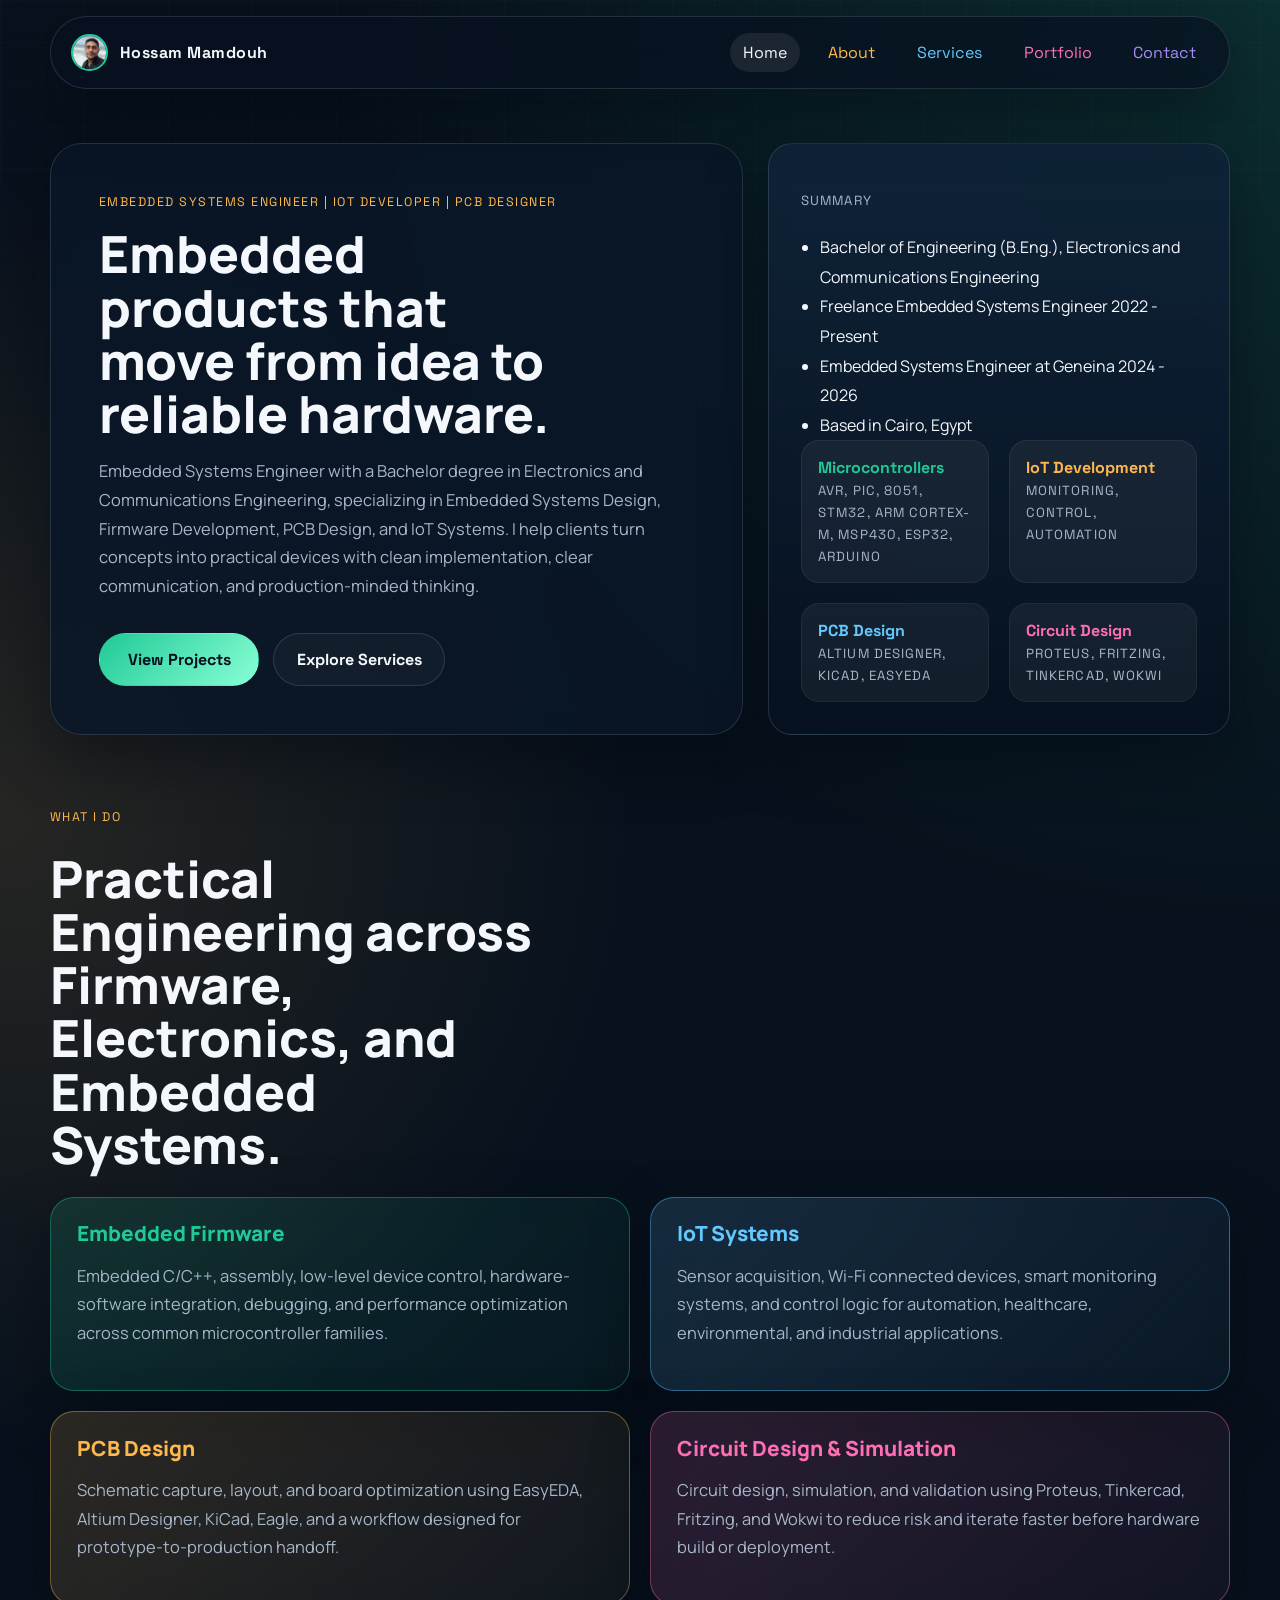
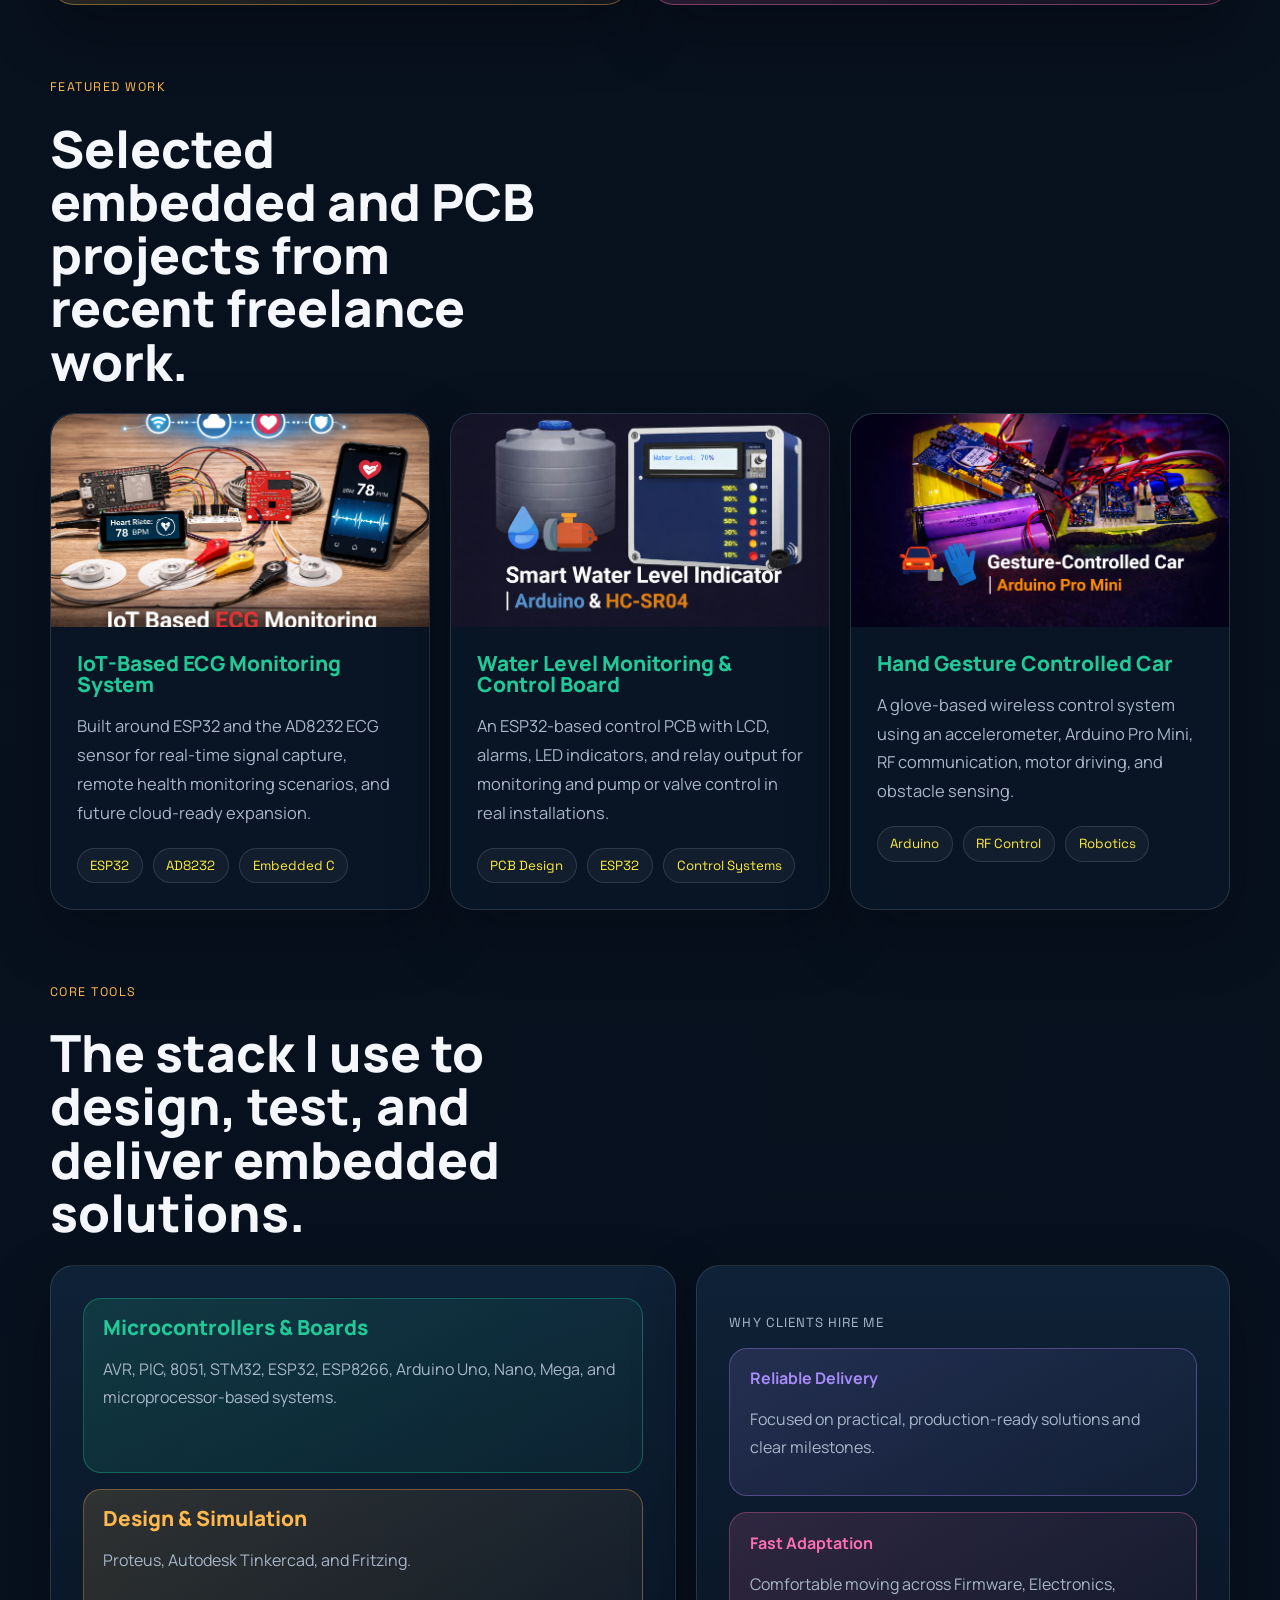
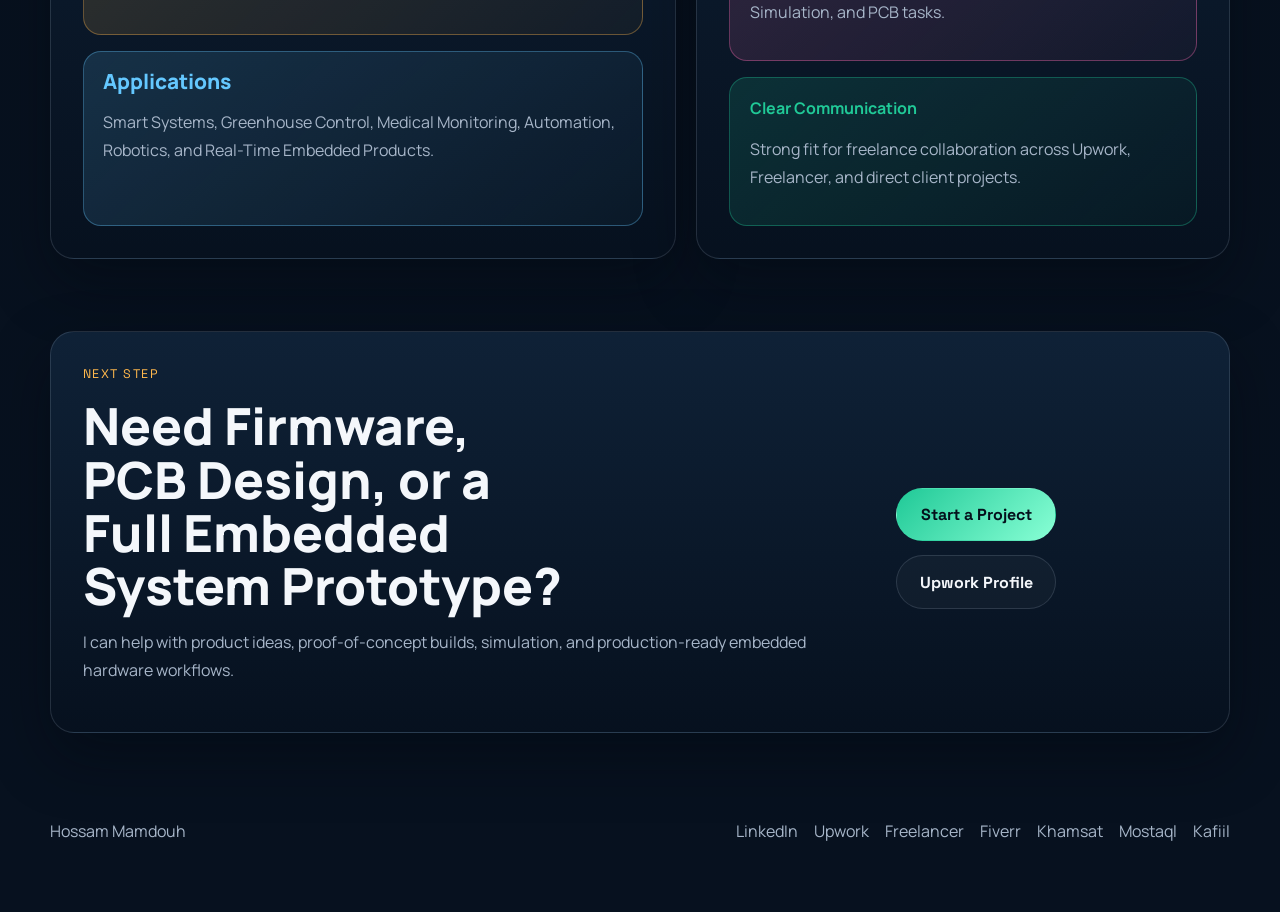
==== commit ca1d905a: "Update employment date for Geneina in the skills section" ====
--- a/index.html
+++ b/index.html
@@ -60,7 +60,7 @@
           <ul class="focus-list">
             <li>Bachelor of Engineering (B.Eng.), Electronics and Communications Engineering</li>
             <li>Freelance Embedded Systems Engineer 2022 - Present</li>
-            <li>Embedded Systems Engineer at Geneina 2004 - 2026</li>
+            <li>Embedded Systems Engineer at Geneina 2024 - 2026</li>
             <li>Based in Cairo, Egypt</li>
           </ul>
 
